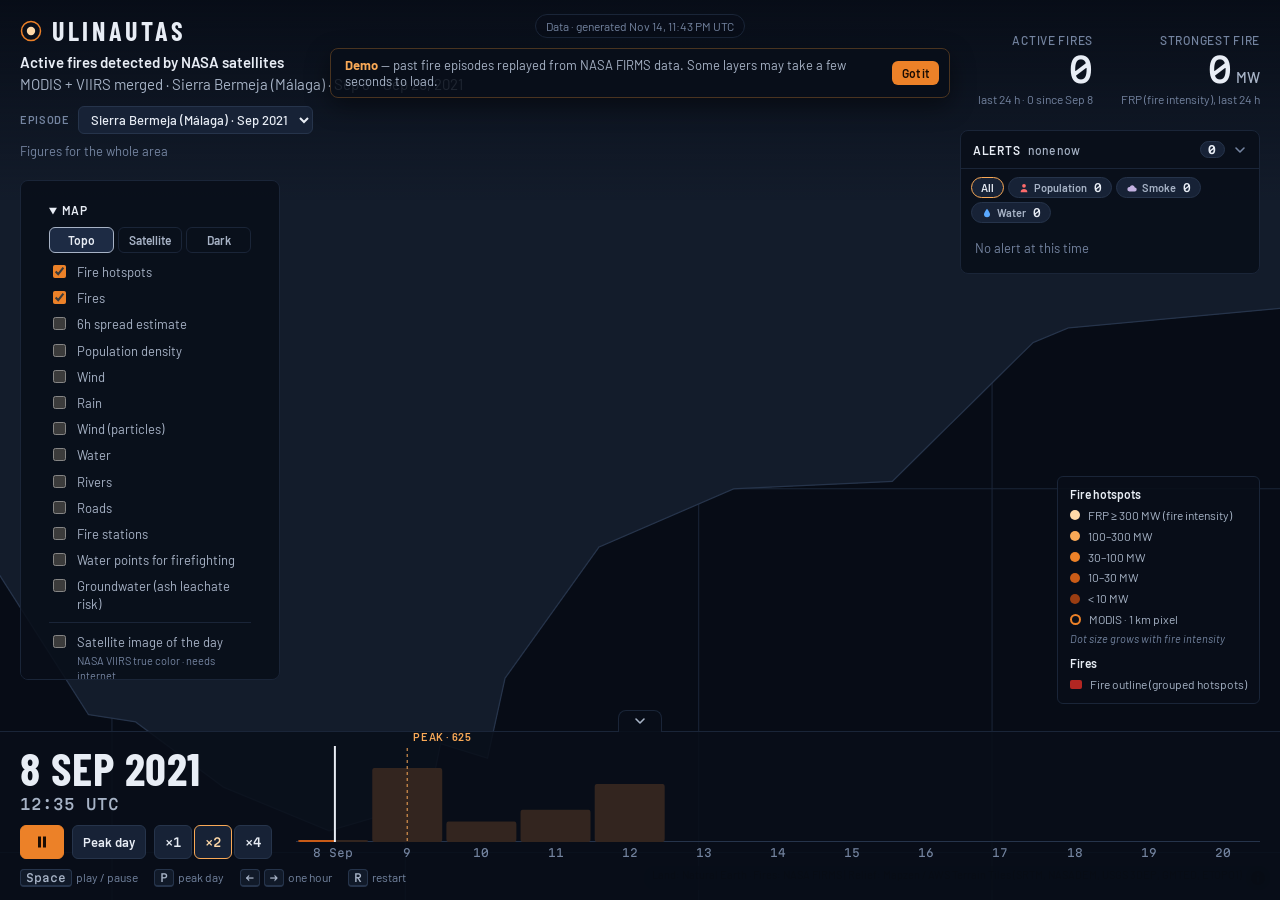
==== web/index.html @ fe3cbb8f "Merge remote-tracking branch 'origin/dev' into feature/alert-window # Conflicts: #	web/app.js" ====
<!doctype html>
<html lang="en">
<head>
  <meta charset="utf-8">
  <meta name="viewport" content="width=device-width, initial-scale=1, viewport-fit=cover">
  <title>Ulinautas — Fire hotspots</title>
  <link rel="preconnect" href="https://fonts.googleapis.com">
  <link rel="preconnect" href="https://fonts.gstatic.com" crossorigin>
  <link rel="stylesheet" href="https://fonts.googleapis.com/css2?family=Barlow:wght@400;500;600&family=Barlow+Condensed:wght@500;600;700&family=Martian+Mono:wght@400;500&display=swap">
  <link rel="stylesheet" href="vendor/maplibre-gl-4.7.1/maplibre-gl.css">
  <link rel="stylesheet" href="style.css">
  <!-- Everything starts downloading at once: MapLibre is deferred (runs before app.js, in order), modules are preloaded -->
  <script src="vendor/maplibre-gl-4.7.1/maplibre-gl.js" defer></script>
  <link rel="modulepreload" href="config.js">
  <link rel="modulepreload" href="state.js">
  <link rel="modulepreload" href="map.js">
  <link rel="modulepreload" href="layers/loader.js">
  <link rel="modulepreload" href="timeline.js">
  <link rel="modulepreload" href="story.js">
  <link rel="modulepreload" href="readouts.js">
  <link rel="modulepreload" href="alerts.js">
  <script type="module" src="app.js"></script>
  <!-- Episode list, fetched while MapLibre downloads (config.js picks the episode from it) -->
  <link rel="preload" href="data/episodes.json" as="fetch" crossorigin>
</head>
<body>
  <!-- Design reference: docs/mockup/index.html (validated) and docs/demo-script.md -->
  <div id="map" role="img" aria-label="Map of the demo area showing satellite fire detections"></div>
  <p id="map-error" class="map-error" hidden></p>

  <header class="head">
    <div class="title">
      <h1 class="wordmark">
        <svg width="22" height="22" viewBox="0 0 22 22" aria-hidden="true"><circle cx="11" cy="11" r="9.5" fill="none" stroke="#ec8128" stroke-width="1.5"/><circle cx="11" cy="11" r="4.2" fill="#ffd9a8"/></svg>
        Ulinautas
      </h1>
      <p class="caption"><strong>Active fires detected by NASA satellites</strong><br><span id="caption-scope">MODIS + VIIRS merged</span></p>
      <div class="episode-row">
        <label class="episode-pick">Episode <select id="episode-select" aria-label="Fire episode"></select></label>
      </div>
      <p class="scope" id="scope"><span id="scope-text">Figures for the whole area</span> <button type="button" id="scope-reset" hidden>Show whole area</button></p>
    </div>
    <dl class="readouts">
      <div class="readout">
        <dt>Active fires</dt>
        <dd id="r-active">–</dd>
        <div class="sub">last 24 h · <span id="r-total">–</span></div>
      </div>
      <div class="readout">
        <dt>Strongest fire</dt>
        <dd id="r-frp">–</dd>
        <div class="sub">FRP (fire intensity), last 24 h</div>
      </div>
    </dl>
  </header>

  <p id="status" class="status">Loading…</p>

  <div class="demo-banner" id="demo-banner" role="status" hidden>
    <span><b>Demo</b> — past fire episodes replayed from NASA FIRMS data. Some layers may take a few seconds to load.</span>
    <button type="button" id="demo-banner-close" aria-label="Close this message">Got it</button>
  </div>

  <aside class="alerts" id="alerts" aria-label="Population alerts" hidden>
    <button type="button" id="alerts-toggle" aria-expanded="true" aria-controls="alerts-body">
      <span class="lbl">Alerts</span><span id="alerts-title"></span><span id="alerts-count">0</span>
      <svg class="chev" width="14" height="14" viewBox="0 0 14 14" aria-hidden="true"><path d="M3 5l4 4 4-4" fill="none" stroke="currentColor" stroke-width="1.6" stroke-linecap="round" stroke-linejoin="round"/></svg>
    </button>
    <div id="alerts-body">
      <div class="alert-filters" id="alerts-filters" hidden></div>
      <ol id="alerts-list"></ol>
      <div class="alerts-detail" id="alerts-detail"></div>
    </div>
  </aside>

  <aside id="panel-layers" class="layers-panel map-panel" aria-label="Map layers">
    <details id="panel-details" open>
      <summary>Map</summary>
      <div class="basemap-switch" id="basemap-switch" role="radiogroup" aria-label="Base map"></div>
      <div id="layer-list"></div>
      <label><input type="checkbox" id="satellite-toggle"> Satellite image of the day <small>NASA VIIRS true color · needs internet</small></label>
      <label><input type="checkbox" id="labels-toggle"> Alerts on the map <small>circles + people within 5 km (the list stays on the right)</small></label>
    </details>
  </aside>

  <aside class="legend" id="legend" aria-label="Legend" hidden></aside>
  <p class="sat-badge" id="sat-badge" hidden></p>

  <!-- Mobile only: one bottom sheet at a time -->
  <nav class="mobile-bar" id="mobile-bar" aria-label="Map panels">
    <button type="button" data-sheet="layers" aria-pressed="false">Layers</button>
    <button type="button" data-sheet="alerts" aria-pressed="false">Alerts <span id="mb-alerts">0</span></button>
    <button type="button" data-sheet="legend" aria-pressed="false">Legend</button>
  </nav>

  <section id="timeline" class="timeline" aria-label="Playback">
    <button type="button" class="tl-fold" id="tl-fold" aria-expanded="true" aria-controls="strip" title="Hide the chart" aria-label="Hide the chart">
      <svg width="14" height="14" viewBox="0 0 14 14" aria-hidden="true"><path d="M3 5l4 4 4-4" fill="none" stroke="currentColor" stroke-width="1.6" stroke-linecap="round" stroke-linejoin="round"/></svg>
    </button>
    <div class="clock">
      <div>
        <div class="date" id="c-date">–</div>
        <div class="time" id="c-time">–</div>
      </div>
      <div class="controls">
        <button type="button" class="btn play" id="b-play" aria-label="Play">
          <svg width="16" height="16" viewBox="0 0 16 16" aria-hidden="true" id="i-play"><path d="M4 2.5v11l9-5.5z" fill="currentColor"/></svg>
        </button>
        <button type="button" class="btn" id="b-peak" title="Jump to the day with the most fires (P)">Peak day</button>
        <div class="speed" role="group" aria-label="Playback speed">
          <button type="button" class="btn" data-speed="3" aria-pressed="false">×1</button>
          <button type="button" class="btn" data-speed="8" aria-pressed="true">×2</button>
          <button type="button" class="btn" data-speed="20" aria-pressed="false">×4</button>
        </div>
      </div>
    </div>
    <div class="strip" id="strip">
      <svg id="chart" viewBox="0 0 1400 96" preserveAspectRatio="none" role="img" aria-label="Fires per day"></svg>
      <div class="days" id="days"></div>
      <div class="tip" id="tip" hidden></div>
    </div>
    <div class="keys" aria-hidden="true">
      <span><kbd>Space</kbd>play / pause</span><span><kbd>P</kbd>peak day</span>
      <span><kbd>←</kbd><kbd>→</kbd>one hour</span><span><kbd>R</kbd>restart</span>
    </div>
  </section>

</body>
</html>
---- web/vendor/maplibre-gl-4.7.1/maplibre-gl.css ----
.maplibregl-map{font:12px/20px Helvetica Neue,Arial,Helvetica,sans-serif;overflow:hidden;position:relative;-webkit-tap-highlight-color:rgb(0 0 0/0)}.maplibregl-canvas{left:0;position:absolute;top:0}.maplibregl-map:fullscreen{height:100%;width:100%}.maplibregl-ctrl-group button.maplibregl-ctrl-compass{touch-action:none}.maplibregl-canvas-container.maplibregl-interactive,.maplibregl-ctrl-group button.maplibregl-ctrl-compass{cursor:grab;-webkit-user-select:none;-moz-user-select:none;user-select:none}.maplibregl-canvas-container.maplibregl-interactive.maplibregl-track-pointer{cursor:pointer}.maplibregl-canvas-container.maplibregl-interactive:active,.maplibregl-ctrl-group button.maplibregl-ctrl-compass:active{cursor:grabbing}.maplibregl-canvas-container.maplibregl-touch-zoom-rotate,.maplibregl-canvas-container.maplibregl-touch-zoom-rotate .maplibregl-canvas{touch-action:pan-x pan-y}.maplibregl-canvas-container.maplibregl-touch-drag-pan,.maplibregl-canvas-container.maplibregl-touch-drag-pan .maplibregl-canvas{touch-action:pinch-zoom}.maplibregl-canvas-container.maplibregl-touch-zoom-rotate.maplibregl-touch-drag-pan,.maplibregl-canvas-container.maplibregl-touch-zoom-rotate.maplibregl-touch-drag-pan .maplibregl-canvas{touch-action:none}.maplibregl-canvas-container.maplibregl-touch-drag-pan.maplibregl-cooperative-gestures,.maplibregl-canvas-container.maplibregl-touch-drag-pan.maplibregl-cooperative-gestures .maplibregl-canvas{touch-action:pan-x pan-y}.maplibregl-ctrl-bottom-left,.maplibregl-ctrl-bottom-right,.maplibregl-ctrl-top-left,.maplibregl-ctrl-top-right{pointer-events:none;position:absolute;z-index:2}.maplibregl-ctrl-top-left{left:0;top:0}.maplibregl-ctrl-top-right{right:0;top:0}.maplibregl-ctrl-bottom-left{bottom:0;left:0}.maplibregl-ctrl-bottom-right{bottom:0;right:0}.maplibregl-ctrl{clear:both;pointer-events:auto;transform:translate(0)}.maplibregl-ctrl-top-left .maplibregl-ctrl{float:left;margin:10px 0 0 10px}.maplibregl-ctrl-top-right .maplibregl-ctrl{float:right;margin:10px 10px 0 0}.maplibregl-ctrl-bottom-left .maplibregl-ctrl{float:left;margin:0 0 10px 10px}.maplibregl-ctrl-bottom-right .maplibregl-ctrl{float:right;margin:0 10px 10px 0}.maplibregl-ctrl-group{background:#fff;border-radius:4px}.maplibregl-ctrl-group:not(:empty){box-shadow:0 0 0 2px rgba(0,0,0,.1)}@media (forced-colors:active){.maplibregl-ctrl-group:not(:empty){box-shadow:0 0 0 2px ButtonText}}.maplibregl-ctrl-group button{background-color:transparent;border:0;box-sizing:border-box;cursor:pointer;display:block;height:29px;outline:none;padding:0;width:29px}.maplibregl-ctrl-group button+button{border-top:1px solid #ddd}.maplibregl-ctrl button .maplibregl-ctrl-icon{background-position:50%;background-repeat:no-repeat;display:block;height:100%;width:100%}@media (forced-colors:active){.maplibregl-ctrl-icon{background-color:transparent}.maplibregl-ctrl-group button+button{border-top:1px solid ButtonText}}.maplibregl-ctrl button::-moz-focus-inner{border:0;padding:0}.maplibregl-ctrl-attrib-button:focus,.maplibregl-ctrl-group button:focus{box-shadow:0 0 2px 2px #0096ff}.maplibregl-ctrl button:disabled{cursor:not-allowed}.maplibregl-ctrl button:disabled .maplibregl-ctrl-icon{opacity:.25}.maplibregl-ctrl button:not(:disabled):hover{background-color:rgb(0 0 0/5%)}.maplibregl-ctrl-group button:focus:focus-visible{box-shadow:0 0 2px 2px #0096ff}.maplibregl-ctrl-group button:focus:not(:focus-visible){box-shadow:none}.maplibregl-ctrl-group button:focus:first-child{border-radius:4px 4px 0 0}.maplibregl-ctrl-group button:focus:last-child{border-radius:0 0 4px 4px}.maplibregl-ctrl-group button:focus:only-child{border-radius:inherit}.maplibregl-ctrl button.maplibregl-ctrl-zoom-out .maplibregl-ctrl-icon{background-image:url("data:image/svg+xml;charset=utf-8,%3Csvg xmlns='http://www.w3.org/2000/svg' width='29' height='29' fill='%23333' viewBox='0 0 29 29'%3E%3Cpath d='M10 13c-.75 0-1.5.75-1.5 1.5S9.25 16 10 16h9c.75 0 1.5-.75 1.5-1.5S19.75 13 19 13z'/%3E%3C/svg%3E")}.maplibregl-ctrl button.maplibregl-ctrl-zoom-in .maplibregl-ctrl-icon{background-image:url("data:image/svg+xml;charset=utf-8,%3Csvg xmlns='http://www.w3.org/2000/svg' width='29' height='29' fill='%23333' viewBox='0 0 29 29'%3E%3Cpath d='M14.5 8.5c-.75 0-1.5.75-1.5 1.5v3h-3c-.75 0-1.5.75-1.5 1.5S9.25 16 10 16h3v3c0 .75.75 1.5 1.5 1.5S16 19.75 16 19v-3h3c.75 0 1.5-.75 1.5-1.5S19.75 13 19 13h-3v-3c0-.75-.75-1.5-1.5-1.5'/%3E%3C/svg%3E")}@media (forced-colors:active){.maplibregl-ctrl button.maplibregl-ctrl-zoom-out .maplibregl-ctrl-icon{background-image:url("data:image/svg+xml;charset=utf-8,%3Csvg xmlns='http://www.w3.org/2000/svg' width='29' height='29' fill='%23fff' viewBox='0 0 29 29'%3E%3Cpath d='M10 13c-.75 0-1.5.75-1.5 1.5S9.25 16 10 16h9c.75 0 1.5-.75 1.5-1.5S19.75 13 19 13z'/%3E%3C/svg%3E")}.maplibregl-ctrl button.maplibregl-ctrl-zoom-in .maplibregl-ctrl-icon{background-image:url("data:image/svg+xml;charset=utf-8,%3Csvg xmlns='http://www.w3.org/2000/svg' width='29' height='29' fill='%23fff' viewBox='0 0 29 29'%3E%3Cpath d='M14.5 8.5c-.75 0-1.5.75-1.5 1.5v3h-3c-.75 0-1.5.75-1.5 1.5S9.25 16 10 16h3v3c0 .75.75 1.5 1.5 1.5S16 19.75 16 19v-3h3c.75 0 1.5-.75 1.5-1.5S19.75 13 19 13h-3v-3c0-.75-.75-1.5-1.5-1.5'/%3E%3C/svg%3E")}}@media (forced-colors:active) and (prefers-color-scheme:light){.maplibregl-ctrl button.maplibregl-ctrl-zoom-out .maplibregl-ctrl-icon{background-image:url("data:image/svg+xml;charset=utf-8,%3Csvg xmlns='http://www.w3.org/2000/svg' width='29' height='29' viewBox='0 0 29 29'%3E%3Cpath d='M10 13c-.75 0-1.5.75-1.5 1.5S9.25 16 10 16h9c.75 0 1.5-.75 1.5-1.5S19.75 13 19 13z'/%3E%3C/svg%3E")}.maplibregl-ctrl button.maplibregl-ctrl-zoom-in .maplibregl-ctrl-icon{background-image:url("data:image/svg+xml;charset=utf-8,%3Csvg xmlns='http://www.w3.org/2000/svg' width='29' height='29' viewBox='0 0 29 29'%3E%3Cpath d='M14.5 8.5c-.75 0-1.5.75-1.5 1.5v3h-3c-.75 0-1.5.75-1.5 1.5S9.25 16 10 16h3v3c0 .75.75 1.5 1.5 1.5S16 19.75 16 19v-3h3c.75 0 1.5-.75 1.5-1.5S19.75 13 19 13h-3v-3c0-.75-.75-1.5-1.5-1.5'/%3E%3C/svg%3E")}}.maplibregl-ctrl button.maplibregl-ctrl-fullscreen .maplibregl-ctrl-icon{background-image:url("data:image/svg+xml;charset=utf-8,%3Csvg xmlns='http://www.w3.org/2000/svg' width='29' height='29' fill='%23333' viewBox='0 0 29 29'%3E%3Cpath d='M24 16v5.5c0 1.75-.75 2.5-2.5 2.5H16v-1l3-1.5-4-5.5 1-1 5.5 4 1.5-3zM6 16l1.5 3 5.5-4 1 1-4 5.5 3 1.5v1H7.5C5.75 24 5 23.25 5 21.5V16zm7-11v1l-3 1.5 4 5.5-1 1-5.5-4L6 13H5V7.5C5 5.75 5.75 5 7.5 5zm11 2.5c0-1.75-.75-2.5-2.5-2.5H16v1l3 1.5-4 5.5 1 1 5.5-4 1.5 3h1z'/%3E%3C/svg%3E")}.maplibregl-ctrl button.maplibregl-ctrl-shrink .maplibregl-ctrl-icon{background-image:url("data:image/svg+xml;charset=utf-8,%3Csvg xmlns='http://www.w3.org/2000/svg' width='29' height='29' viewBox='0 0 29 29'%3E%3Cpath d='M18.5 16c-1.75 0-2.5.75-2.5 2.5V24h1l1.5-3 5.5 4 1-1-4-5.5 3-1.5v-1zM13 18.5c0-1.75-.75-2.5-2.5-2.5H5v1l3 1.5L4 24l1 1 5.5-4 1.5 3h1zm3-8c0 1.75.75 2.5 2.5 2.5H24v-1l-3-1.5L25 5l-1-1-5.5 4L17 5h-1zM10.5 13c1.75 0 2.5-.75 2.5-2.5V5h-1l-1.5 3L5 4 4 5l4 5.5L5 12v1z'/%3E%3C/svg%3E")}@media (forced-colors:active){.maplibregl-ctrl button.maplibregl-ctrl-fullscreen .maplibregl-ctrl-icon{background-image:url("data:image/svg+xml;charset=utf-8,%3Csvg xmlns='http://www.w3.org/2000/svg' width='29' height='29' fill='%23fff' viewBox='0 0 29 29'%3E%3Cpath d='M24 16v5.5c0 1.75-.75 2.5-2.5 2.5H16v-1l3-1.5-4-5.5 1-1 5.5 4 1.5-3zM6 16l1.5 3 5.5-4 1 1-4 5.5 3 1.5v1H7.5C5.75 24 5 23.25 5 21.5V16zm7-11v1l-3 1.5 4 5.5-1 1-5.5-4L6 13H5V7.5C5 5.75 5.75 5 7.5 5zm11 2.5c0-1.75-.75-2.5-2.5-2.5H16v1l3 1.5-4 5.5 1 1 5.5-4 1.5 3h1z'/%3E%3C/svg%3E")}.maplibregl-ctrl button.maplibregl-ctrl-shrink .maplibregl-ctrl-icon{background-image:url("data:image/svg+xml;charset=utf-8,%3Csvg xmlns='http://www.w3.org/2000/svg' width='29' height='29' fill='%23fff' viewBox='0 0 29 29'%3E%3Cpath d='M18.5 16c-1.75 0-2.5.75-2.5 2.5V24h1l1.5-3 5.5 4 1-1-4-5.5 3-1.5v-1zM13 18.5c0-1.75-.75-2.5-2.5-2.5H5v1l3 1.5L4 24l1 1 5.5-4 1.5 3h1zm3-8c0 1.75.75 2.5 2.5 2.5H24v-1l-3-1.5L25 5l-1-1-5.5 4L17 5h-1zM10.5 13c1.75 0 2.5-.75 2.5-2.5V5h-1l-1.5 3L5 4 4 5l4 5.5L5 12v1z'/%3E%3C/svg%3E")}}@media (forced-colors:active) and (prefers-color-scheme:light){.maplibregl-ctrl button.maplibregl-ctrl-fullscreen .maplibregl-ctrl-icon{background-image:url("data:image/svg+xml;charset=utf-8,%3Csvg xmlns='http://www.w3.org/2000/svg' width='29' height='29' viewBox='0 0 29 29'%3E%3Cpath d='M24 16v5.5c0 1.75-.75 2.5-2.5 2.5H16v-1l3-1.5-4-5.5 1-1 5.5 4 1.5-3zM6 16l1.5 3 5.5-4 1 1-4 5.5 3 1.5v1H7.5C5.75 24 5 23.25 5 21.5V16zm7-11v1l-3 1.5 4 5.5-1 1-5.5-4L6 13H5V7.5C5 5.75 5.75 5 7.5 5zm11 2.5c0-1.75-.75-2.5-2.5-2.5H16v1l3 1.5-4 5.5 1 1 5.5-4 1.5 3h1z'/%3E%3C/svg%3E")}.maplibregl-ctrl button.maplibregl-ctrl-shrink .maplibregl-ctrl-icon{background-image:url("data:image/svg+xml;charset=utf-8,%3Csvg xmlns='http://www.w3.org/2000/svg' width='29' height='29' viewBox='0 0 29 29'%3E%3Cpath d='M18.5 16c-1.75 0-2.5.75-2.5 2.5V24h1l1.5-3 5.5 4 1-1-4-5.5 3-1.5v-1zM13 18.5c0-1.75-.75-2.5-2.5-2.5H5v1l3 1.5L4 24l1 1 5.5-4 1.5 3h1zm3-8c0 1.75.75 2.5 2.5 2.5H24v-1l-3-1.5L25 5l-1-1-5.5 4L17 5h-1zM10.5 13c1.75 0 2.5-.75 2.5-2.5V5h-1l-1.5 3L5 4 4 5l4 5.5L5 12v1z'/%3E%3C/svg%3E")}}.maplibregl-ctrl button.maplibregl-ctrl-compass .maplibregl-ctrl-icon{background-image:url("data:image/svg+xml;charset=utf-8,%3Csvg xmlns='http://www.w3.org/2000/svg' width='29' height='29' fill='%23333' viewBox='0 0 29 29'%3E%3Cpath d='m10.5 14 4-8 4 8z'/%3E%3Cpath fill='%23ccc' d='m10.5 16 4 8 4-8z'/%3E%3C/svg%3E")}@media (forced-colors:active){.maplibregl-ctrl button.maplibregl-ctrl-compass .maplibregl-ctrl-icon{background-image:url("data:image/svg+xml;charset=utf-8,%3Csvg xmlns='http://www.w3.org/2000/svg' width='29' height='29' fill='%23fff' viewBox='0 0 29 29'%3E%3Cpath d='m10.5 14 4-8 4 8z'/%3E%3Cpath fill='%23ccc' d='m10.5 16 4 8 4-8z'/%3E%3C/svg%3E")}}@media (forced-colors:active) and (prefers-color-scheme:light){.maplibregl-ctrl button.maplibregl-ctrl-compass .maplibregl-ctrl-icon{background-image:url("data:image/svg+xml;charset=utf-8,%3Csvg xmlns='http://www.w3.org/2000/svg' width='29' height='29' viewBox='0 0 29 29'%3E%3Cpath d='m10.5 14 4-8 4 8z'/%3E%3Cpath fill='%23ccc' d='m10.5 16 4 8 4-8z'/%3E%3C/svg%3E")}}.maplibregl-ctrl button.maplibregl-ctrl-terrain .maplibregl-ctrl-icon{background-image:url("data:image/svg+xml;charset=utf-8,%3Csvg xmlns='http://www.w3.org/2000/svg' width='22' height='22' fill='%23333' viewBox='0 0 22 22'%3E%3Cpath d='m1.754 13.406 4.453-4.851 3.09 3.09 3.281 3.277.969-.969-3.309-3.312 3.844-4.121 6.148 6.886h1.082v-.855l-7.207-8.07-4.84 5.187L6.169 6.57l-5.48 5.965v.871ZM.688 16.844h20.625v1.375H.688Zm0 0'/%3E%3C/svg%3E")}.maplibregl-ctrl button.maplibregl-ctrl-terrain-enabled .maplibregl-ctrl-icon{background-image:url("data:image/svg+xml;charset=utf-8,%3Csvg xmlns='http://www.w3.org/2000/svg' width='22' height='22' fill='%2333b5e5' viewBox='0 0 22 22'%3E%3Cpath d='m1.754 13.406 4.453-4.851 3.09 3.09 3.281 3.277.969-.969-3.309-3.312 3.844-4.121 6.148 6.886h1.082v-.855l-7.207-8.07-4.84 5.187L6.169 6.57l-5.48 5.965v.871ZM.688 16.844h20.625v1.375H.688Zm0 0'/%3E%3C/svg%3E")}.maplibregl-ctrl button.maplibregl-ctrl-geolocate .maplibregl-ctrl-icon{background-image:url("data:image/svg+xml;charset=utf-8,%3Csvg xmlns='http://www.w3.org/2000/svg' width='29' height='29' fill='%23333' viewBox='0 0 20 20'%3E%3Cpath d='M10 4C9 4 9 5 9 5v.1A5 5 0 0 0 5.1 9H5s-1 0-1 1 1 1 1 1h.1A5 5 0 0 0 9 14.9v.1s0 1 1 1 1-1 1-1v-.1a5 5 0 0 0 3.9-3.9h.1s1 0 1-1-1-1-1-1h-.1A5 5 0 0 0 11 5.1V5s0-1-1-1m0 2.5a3.5 3.5 0 1 1 0 7 3.5 3.5 0 1 1 0-7'/%3E%3Ccircle cx='10' cy='10' r='2'/%3E%3C/svg%3E")}.maplibregl-ctrl button.maplibregl-ctrl-geolocate:disabled .maplibregl-ctrl-icon{background-image:url("data:image/svg+xml;charset=utf-8,%3Csvg xmlns='http://www.w3.org/2000/svg' width='29' height='29' fill='%23aaa' viewBox='0 0 20 20'%3E%3Cpath d='M10 4C9 4 9 5 9 5v.1A5 5 0 0 0 5.1 9H5s-1 0-1 1 1 1 1 1h.1A5 5 0 0 0 9 14.9v.1s0 1 1 1 1-1 1-1v-.1a5 5 0 0 0 3.9-3.9h.1s1 0 1-1-1-1-1-1h-.1A5 5 0 0 0 11 5.1V5s0-1-1-1m0 2.5a3.5 3.5 0 1 1 0 7 3.5 3.5 0 1 1 0-7'/%3E%3Ccircle cx='10' cy='10' r='2'/%3E%3Cpath fill='red' d='m14 5 1 1-9 9-1-1z'/%3E%3C/svg%3E")}.maplibregl-ctrl button.maplibregl-ctrl-geolocate.maplibregl-ctrl-geolocate-active .maplibregl-ctrl-icon{background-image:url("data:image/svg+xml;charset=utf-8,%3Csvg xmlns='http://www.w3.org/2000/svg' width='29' height='29' fill='%2333b5e5' viewBox='0 0 20 20'%3E%3Cpath d='M10 4C9 4 9 5 9 5v.1A5 5 0 0 0 5.1 9H5s-1 0-1 1 1 1 1 1h.1A5 5 0 0 0 9 14.9v.1s0 1 1 1 1-1 1-1v-.1a5 5 0 0 0 3.9-3.9h.1s1 0 1-1-1-1-1-1h-.1A5 5 0 0 0 11 5.1V5s0-1-1-1m0 2.5a3.5 3.5 0 1 1 0 7 3.5 3.5 0 1 1 0-7'/%3E%3Ccircle cx='10' cy='10' r='2'/%3E%3C/svg%3E")}.maplibregl-ctrl button.maplibregl-ctrl-geolocate.maplibregl-ctrl-geolocate-active-error .maplibregl-ctrl-icon{background-image:url("data:image/svg+xml;charset=utf-8,%3Csvg xmlns='http://www.w3.org/2000/svg' width='29' height='29' fill='%23e58978' viewBox='0 0 20 20'%3E%3Cpath d='M10 4C9 4 9 5 9 5v.1A5 5 0 0 0 5.1 9H5s-1 0-1 1 1 1 1 1h.1A5 5 0 0 0 9 14.9v.1s0 1 1 1 1-1 1-1v-.1a5 5 0 0 0 3.9-3.9h.1s1 0 1-1-1-1-1-1h-.1A5 5 0 0 0 11 5.1V5s0-1-1-1m0 2.5a3.5 3.5 0 1 1 0 7 3.5 3.5 0 1 1 0-7'/%3E%3Ccircle cx='10' cy='10' r='2'/%3E%3C/svg%3E")}.maplibregl-ctrl button.maplibregl-ctrl-geolocate.maplibregl-ctrl-geolocate-background .maplibregl-ctrl-icon{background-image:url("data:image/svg+xml;charset=utf-8,%3Csvg xmlns='http://www.w3.org/2000/svg' width='29' height='29' fill='%2333b5e5' viewBox='0 0 20 20'%3E%3Cpath d='M10 4C9 4 9 5 9 5v.1A5 5 0 0 0 5.1 9H5s-1 0-1 1 1 1 1 1h.1A5 5 0 0 0 9 14.9v.1s0 1 1 1 1-1 1-1v-.1a5 5 0 0 0 3.9-3.9h.1s1 0 1-1-1-1-1-1h-.1A5 5 0 0 0 11 5.1V5s0-1-1-1m0 2.5a3.5 3.5 0 1 1 0 7 3.5 3.5 0 1 1 0-7'/%3E%3C/svg%3E")}.maplibregl-ctrl button.maplibregl-ctrl-geolocate.maplibregl-ctrl-geolocate-background-error .maplibregl-ctrl-icon{background-image:url("data:image/svg+xml;charset=utf-8,%3Csvg xmlns='http://www.w3.org/2000/svg' width='29' height='29' fill='%23e54e33' viewBox='0 0 20 20'%3E%3Cpath d='M10 4C9 4 9 5 9 5v.1A5 5 0 0 0 5.1 9H5s-1 0-1 1 1 1 1 1h.1A5 5 0 0 0 9 14.9v.1s0 1 1 1 1-1 1-1v-.1a5 5 0 0 0 3.9-3.9h.1s1 0 1-1-1-1-1-1h-.1A5 5 0 0 0 11 5.1V5s0-1-1-1m0 2.5a3.5 3.5 0 1 1 0 7 3.5 3.5 0 1 1 0-7'/%3E%3C/svg%3E")}.maplibregl-ctrl button.maplibregl-ctrl-geolocate.maplibregl-ctrl-geolocate-waiting .maplibregl-ctrl-icon{animation:maplibregl-spin 2s linear infinite}@media (forced-colors:active){.maplibregl-ctrl button.maplibregl-ctrl-geolocate .maplibregl-ctrl-icon{background-image:url("data:image/svg+xml;charset=utf-8,%3Csvg xmlns='http://www.w3.org/2000/svg' width='29' height='29' fill='%23fff' viewBox='0 0 20 20'%3E%3Cpath d='M10 4C9 4 9 5 9 5v.1A5 5 0 0 0 5.1 9H5s-1 0-1 1 1 1 1 1h.1A5 5 0 0 0 9 14.9v.1s0 1 1 1 1-1 1-1v-.1a5 5 0 0 0 3.9-3.9h.1s1 0 1-1-1-1-1-1h-.1A5 5 0 0 0 11 5.1V5s0-1-1-1m0 2.5a3.5 3.5 0 1 1 0 7 3.5 3.5 0 1 1 0-7'/%3E%3Ccircle cx='10' cy='10' r='2'/%3E%3C/svg%3E")}.maplibregl-ctrl button.maplibregl-ctrl-geolocate:disabled .maplibregl-ctrl-icon{background-image:url("data:image/svg+xml;charset=utf-8,%3Csvg xmlns='http://www.w3.org/2000/svg' width='29' height='29' fill='%23999' viewBox='0 0 20 20'%3E%3Cpath d='M10 4C9 4 9 5 9 5v.1A5 5 0 0 0 5.1 9H5s-1 0-1 1 1 1 1 1h.1A5 5 0 0 0 9 14.9v.1s0 1 1 1 1-1 1-1v-.1a5 5 0 0 0 3.9-3.9h.1s1 0 1-1-1-1-1-1h-.1A5 5 0 0 0 11 5.1V5s0-1-1-1m0 2.5a3.5 3.5 0 1 1 0 7 3.5 3.5 0 1 1 0-7'/%3E%3Ccircle cx='10' cy='10' r='2'/%3E%3Cpath fill='red' d='m14 5 1 1-9 9-1-1z'/%3E%3C/svg%3E")}.maplibregl-ctrl button.maplibregl-ctrl-geolocate.maplibregl-ctrl-geolocate-active .maplibregl-ctrl-icon{background-image:url("data:image/svg+xml;charset=utf-8,%3Csvg xmlns='http://www.w3.org/2000/svg' width='29' height='29' fill='%2333b5e5' viewBox='0 0 20 20'%3E%3Cpath d='M10 4C9 4 9 5 9 5v.1A5 5 0 0 0 5.1 9H5s-1 0-1 1 1 1 1 1h.1A5 5 0 0 0 9 14.9v.1s0 1 1 1 1-1 1-1v-.1a5 5 0 0 0 3.9-3.9h.1s1 0 1-1-1-1-1-1h-.1A5 5 0 0 0 11 5.1V5s0-1-1-1m0 2.5a3.5 3.5 0 1 1 0 7 3.5 3.5 0 1 1 0-7'/%3E%3Ccircle cx='10' cy='10' r='2'/%3E%3C/svg%3E")}.maplibregl-ctrl button.maplibregl-ctrl-geolocate.maplibregl-ctrl-geolocate-active-error .maplibregl-ctrl-icon{background-image:url("data:image/svg+xml;charset=utf-8,%3Csvg xmlns='http://www.w3.org/2000/svg' width='29' height='29' fill='%23e58978' viewBox='0 0 20 20'%3E%3Cpath d='M10 4C9 4 9 5 9 5v.1A5 5 0 0 0 5.1 9H5s-1 0-1 1 1 1 1 1h.1A5 5 0 0 0 9 14.9v.1s0 1 1 1 1-1 1-1v-.1a5 5 0 0 0 3.9-3.9h.1s1 0 1-1-1-1-1-1h-.1A5 5 0 0 0 11 5.1V5s0-1-1-1m0 2.5a3.5 3.5 0 1 1 0 7 3.5 3.5 0 1 1 0-7'/%3E%3Ccircle cx='10' cy='10' r='2'/%3E%3C/svg%3E")}.maplibregl-ctrl button.maplibregl-ctrl-geolocate.maplibregl-ctrl-geolocate-background .maplibregl-ctrl-icon{background-image:url("data:image/svg+xml;charset=utf-8,%3Csvg xmlns='http://www.w3.org/2000/svg' width='29' height='29' fill='%2333b5e5' viewBox='0 0 20 20'%3E%3Cpath d='M10 4C9 4 9 5 9 5v.1A5 5 0 0 0 5.1 9H5s-1 0-1 1 1 1 1 1h.1A5 5 0 0 0 9 14.9v.1s0 1 1 1 1-1 1-1v-.1a5 5 0 0 0 3.9-3.9h.1s1 0 1-1-1-1-1-1h-.1A5 5 0 0 0 11 5.1V5s0-1-1-1m0 2.5a3.5 3.5 0 1 1 0 7 3.5 3.5 0 1 1 0-7'/%3E%3C/svg%3E")}.maplibregl-ctrl button.maplibregl-ctrl-geolocate.maplibregl-ctrl-geolocate-background-error .maplibregl-ctrl-icon{background-image:url("data:image/svg+xml;charset=utf-8,%3Csvg xmlns='http://www.w3.org/2000/svg' width='29' height='29' fill='%23e54e33' viewBox='0 0 20 20'%3E%3Cpath d='M10 4C9 4 9 5 9 5v.1A5 5 0 0 0 5.1 9H5s-1 0-1 1 1 1 1 1h.1A5 5 0 0 0 9 14.9v.1s0 1 1 1 1-1 1-1v-.1a5 5 0 0 0 3.9-3.9h.1s1 0 1-1-1-1-1-1h-.1A5 5 0 0 0 11 5.1V5s0-1-1-1m0 2.5a3.5 3.5 0 1 1 0 7 3.5 3.5 0 1 1 0-7'/%3E%3C/svg%3E")}}@media (forced-colors:active) and (prefers-color-scheme:light){.maplibregl-ctrl button.maplibregl-ctrl-geolocate .maplibregl-ctrl-icon{background-image:url("data:image/svg+xml;charset=utf-8,%3Csvg xmlns='http://www.w3.org/2000/svg' width='29' height='29' viewBox='0 0 20 20'%3E%3Cpath d='M10 4C9 4 9 5 9 5v.1A5 5 0 0 0 5.1 9H5s-1 0-1 1 1 1 1 1h.1A5 5 0 0 0 9 14.9v.1s0 1 1 1 1-1 1-1v-.1a5 5 0 0 0 3.9-3.9h.1s1 0 1-1-1-1-1-1h-.1A5 5 0 0 0 11 5.1V5s0-1-1-1m0 2.5a3.5 3.5 0 1 1 0 7 3.5 3.5 0 1 1 0-7'/%3E%3Ccircle cx='10' cy='10' r='2'/%3E%3C/svg%3E")}.maplibregl-ctrl button.maplibregl-ctrl-geolocate:disabled .maplibregl-ctrl-icon{background-image:url("data:image/svg+xml;charset=utf-8,%3Csvg xmlns='http://www.w3.org/2000/svg' width='29' height='29' fill='%23666' viewBox='0 0 20 20'%3E%3Cpath d='M10 4C9 4 9 5 9 5v.1A5 5 0 0 0 5.1 9H5s-1 0-1 1 1 1 1 1h.1A5 5 0 0 0 9 14.9v.1s0 1 1 1 1-1 1-1v-.1a5 5 0 0 0 3.9-3.9h.1s1 0 1-1-1-1-1-1h-.1A5 5 0 0 0 11 5.1V5s0-1-1-1m0 2.5a3.5 3.5 0 1 1 0 7 3.5 3.5 0 1 1 0-7'/%3E%3Ccircle cx='10' cy='10' r='2'/%3E%3Cpath fill='red' d='m14 5 1 1-9 9-1-1z'/%3E%3C/svg%3E")}}@keyframes maplibregl-spin{0%{transform:rotate(0deg)}to{transform:rotate(1turn)}}a.maplibregl-ctrl-logo{background-image:url("data:image/svg+xml;charset=utf-8,%3Csvg xmlns='http://www.w3.org/2000/svg' width='88' height='23' fill='none'%3E%3Cpath fill='%23000' fill-opacity='.4' fill-rule='evenodd' d='M17.408 16.796h-1.827l2.501-12.095h.198l3.324 6.533.988 2.19.988-2.19 3.258-6.533h.181l2.6 12.095h-1.81l-1.218-5.644-.362-1.71-.658 1.71-2.929 5.644h-.098l-2.914-5.644-.757-1.71-.345 1.71zm1.958-3.42-.726 3.663a1.255 1.255 0 0 1-1.232 1.011h-1.827a1.255 1.255 0 0 1-1.229-1.509l2.501-12.095a1.255 1.255 0 0 1 1.23-1.001h.197a1.25 1.25 0 0 1 1.12.685l3.19 6.273 3.125-6.263a1.25 1.25 0 0 1 1.123-.695h.181a1.255 1.255 0 0 1 1.227.991l1.443 6.71a5 5 0 0 1 .314-.787l.009-.016a4.6 4.6 0 0 1 1.777-1.887c.782-.46 1.668-.667 2.611-.667a4.6 4.6 0 0 1 1.7.32l.306.134c.21-.16.474-.256.759-.256h1.694a1.255 1.255 0 0 1 1.212.925 1.255 1.255 0 0 1 1.212-.925h1.711c.284 0 .545.094.755.252.613-.3 1.312-.45 2.075-.45 1.356 0 2.557.445 3.482 1.4q.47.48.763 1.064V4.701a1.255 1.255 0 0 1 1.255-1.255h1.86A1.255 1.255 0 0 1 54.44 4.7v9.194h2.217c.19 0 .37.043.532.118v-4.77c0-.356.147-.678.385-.906a2.42 2.42 0 0 1-.682-1.71c0-.665.267-1.253.735-1.7a2.45 2.45 0 0 1 1.722-.674 2.43 2.43 0 0 1 1.705.675q.318.302.504.683V4.7a1.255 1.255 0 0 1 1.255-1.255h1.744A1.255 1.255 0 0 1 65.812 4.7v3.335a4.8 4.8 0 0 1 1.526-.246c.938 0 1.817.214 2.59.69a4.47 4.47 0 0 1 1.67 1.743v-.98a1.255 1.255 0 0 1 1.256-1.256h1.777c.233 0 .451.064.639.174a3.4 3.4 0 0 1 1.567-.372c.346 0 .861.02 1.285.232a1.25 1.25 0 0 1 .689 1.004 4.7 4.7 0 0 1 .853-.588c.795-.44 1.675-.647 2.61-.647 1.385 0 2.65.39 3.525 1.396.836.938 1.168 2.173 1.168 3.528q-.001.515-.056 1.051a1.255 1.255 0 0 1-.947 1.09l.408.952a1.255 1.255 0 0 1-.477 1.552c-.418.268-.92.463-1.458.612-.613.171-1.304.244-2.049.244-1.06 0-2.043-.207-2.886-.698l-.015-.008c-.798-.48-1.419-1.135-1.818-1.963l-.004-.008a5.8 5.8 0 0 1-.548-2.512q0-.429.053-.843a1.3 1.3 0 0 1-.333-.086l-.166-.004c-.223 0-.426.062-.643.228-.03.024-.142.139-.142.59v3.883a1.255 1.255 0 0 1-1.256 1.256h-1.777a1.255 1.255 0 0 1-1.256-1.256V15.69l-.032.057a4.8 4.8 0 0 1-1.86 1.833 5.04 5.04 0 0 1-2.484.634 4.5 4.5 0 0 1-1.935-.424 1.25 1.25 0 0 1-.764.258h-1.71a1.255 1.255 0 0 1-1.256-1.255V7.687a2.4 2.4 0 0 1-.428.625c.253.23.412.561.412.93v7.553a1.255 1.255 0 0 1-1.256 1.255h-1.843a1.25 1.25 0 0 1-.894-.373c-.228.23-.544.373-.894.373H51.32a1.255 1.255 0 0 1-1.256-1.255v-1.251l-.061.117a4.7 4.7 0 0 1-1.782 1.884 4.77 4.77 0 0 1-2.485.67 5.6 5.6 0 0 1-1.485-.188l.009 2.764a1.255 1.255 0 0 1-1.255 1.259h-1.729a1.255 1.255 0 0 1-1.255-1.255v-3.537a1.255 1.255 0 0 1-1.167.793h-1.679a1.25 1.25 0 0 1-.77-.263 4.5 4.5 0 0 1-1.945.429c-.885 0-1.724-.21-2.495-.632l-.017-.01a5 5 0 0 1-1.081-.836 1.255 1.255 0 0 1-1.254 1.312h-1.81a1.255 1.255 0 0 1-1.228-.99l-.782-3.625-2.044 3.939a1.25 1.25 0 0 1-1.115.676h-.098a1.25 1.25 0 0 1-1.116-.68l-2.061-3.994zM35.92 16.63l.207-.114.223-.15q.493-.356.735-.785l.061-.118.033 1.332h1.678V9.242h-1.694l-.033 1.267q-.133-.329-.526-.658l-.032-.028a3.2 3.2 0 0 0-.668-.428l-.27-.12a3.3 3.3 0 0 0-1.235-.23q-1.136-.001-1.974.493a3.36 3.36 0 0 0-1.3 1.382q-.445.89-.444 2.074 0 1.2.51 2.107a3.8 3.8 0 0 0 1.382 1.381 3.9 3.9 0 0 0 1.893.477q.795 0 1.455-.33zm-2.789-5.38q-.576.675-.575 1.762 0 1.102.559 1.794.576.675 1.645.675a2.25 2.25 0 0 0 .934-.19 2.2 2.2 0 0 0 .468-.29l.178-.161a2.2 2.2 0 0 0 .397-.561q.244-.5.244-1.15v-.115q0-.708-.296-1.267l-.043-.077a2.2 2.2 0 0 0-.633-.709l-.13-.086-.047-.028a2.1 2.1 0 0 0-1.073-.285q-1.052 0-1.629.692zm2.316 2.706c.163-.17.28-.407.28-.83v-.114c0-.292-.06-.508-.15-.68a.96.96 0 0 0-.353-.389.85.85 0 0 0-.464-.127c-.4 0-.56.114-.664.239l-.01.012c-.148.174-.275.45-.275.945 0 .506.122.801.27.99.097.11.266.224.68.224.303 0 .504-.09.687-.269zm7.545 1.705a2.6 2.6 0 0 0 .331.423q.319.33.755.548l.173.074q.65.255 1.49.255 1.02 0 1.844-.493a3.45 3.45 0 0 0 1.316-1.4q.493-.904.493-2.089 0-1.909-.988-2.913-.988-1.02-2.584-1.02-.898 0-1.575.347a3 3 0 0 0-.415.262l-.199.166a3.4 3.4 0 0 0-.64.82V9.242h-1.712v11.553h1.729l-.017-5.134zm.53-1.138q.206.29.48.5l.155.11.053.034q.51.296 1.119.297 1.07 0 1.645-.675.577-.69.576-1.762 0-1.119-.576-1.777-.558-.675-1.645-.675-.435 0-.835.16a2 2 0 0 0-.284.136 2 2 0 0 0-.363.254 2.2 2.2 0 0 0-.46.569l-.082.162a2.6 2.6 0 0 0-.213 1.072v.115q0 .707.296 1.267l.135.211zm.964-.818a1.1 1.1 0 0 0 .367.385.94.94 0 0 0 .476.118c.423 0 .59-.117.687-.23.159-.194.28-.478.28-.95 0-.53-.133-.8-.266-.952l-.021-.025c-.078-.094-.231-.221-.68-.221a1 1 0 0 0-.503.135l-.012.007a.86.86 0 0 0-.335.343c-.073.133-.132.324-.132.614v.115a1.4 1.4 0 0 0 .14.66zm15.7-6.222q.347-.346.346-.856a1.05 1.05 0 0 0-.345-.79 1.18 1.18 0 0 0-.84-.329q-.51 0-.855.33a1.05 1.05 0 0 0-.346.79q0 .51.346.855.345.346.856.346.51 0 .839-.346zm4.337 9.314.033-1.332q.191.403.59.747l.098.081a4 4 0 0 0 .316.224l.223.122a3.2 3.2 0 0 0 1.44.322 3.8 3.8 0 0 0 1.875-.477 3.5 3.5 0 0 0 1.382-1.366q.527-.89.526-2.09 0-1.184-.444-2.073a3.24 3.24 0 0 0-1.283-1.399q-.823-.51-1.942-.51a3.5 3.5 0 0 0-1.527.344l-.086.043-.165.09a3 3 0 0 0-.33.214q-.432.315-.656.707a2 2 0 0 0-.099.198l.082-1.283V4.701h-1.744v12.095zm.473-2.509a2.5 2.5 0 0 0 .566.7q.117.098.245.18l.144.08a2.1 2.1 0 0 0 .975.232q1.07 0 1.645-.675.576-.69.576-1.778 0-1.102-.576-1.777-.56-.691-1.645-.692a2.2 2.2 0 0 0-1.015.235q-.22.113-.415.282l-.15.142a2.1 2.1 0 0 0-.42.594q-.223.479-.223 1.1v.115q0 .705.293 1.26zm2.616-.293c.157-.191.28-.479.28-.967 0-.51-.13-.79-.276-.961l-.021-.026c-.082-.1-.232-.225-.67-.225a.87.87 0 0 0-.681.279l-.012.011c-.154.155-.274.38-.274.807v.115c0 .285.057.499.144.669a1.1 1.1 0 0 0 .367.405c.137.082.28.123.455.123.423 0 .59-.118.686-.23zm8.266-3.013q.345-.13.724-.14l.069-.002q.493 0 .642.099l.247-1.794q-.196-.099-.717-.099a2.3 2.3 0 0 0-.545.063 2 2 0 0 0-.411.148 2.2 2.2 0 0 0-.4.249 2.5 2.5 0 0 0-.485.499 2.7 2.7 0 0 0-.32.581l-.05.137v-1.48h-1.778v7.553h1.777v-3.884q0-.546.159-.943a1.5 1.5 0 0 1 .466-.636 2.5 2.5 0 0 1 .399-.253 2 2 0 0 1 .224-.099zm9.784 2.656.05-.922q0-1.743-.856-2.698-.838-.97-2.584-.97-1.119-.001-2.007.493a3.46 3.46 0 0 0-1.4 1.382q-.493.906-.493 2.106 0 1.07.428 1.975.428.89 1.332 1.432.906.526 2.255.526.973 0 1.668-.185l.044-.012.135-.04q.613-.184.984-.421l-.542-1.267q-.3.162-.642.274l-.297.087q-.51.131-1.3.131-.954 0-1.497-.444a1.6 1.6 0 0 1-.192-.193q-.366-.44-.512-1.234l-.004-.021zm-5.427-1.256-.003.022h3.752v-.138q-.011-.727-.288-1.118a1 1 0 0 0-.156-.176q-.46-.428-1.316-.428-.986 0-1.494.604-.379.45-.494 1.234zm-27.053 2.77V4.7h-1.86v12.095h5.333V15.15zm7.103-5.908v7.553h-1.843V9.242h1.843z'/%3E%3Cpath fill='%23fff' d='m19.63 11.151-.757-1.71-.345 1.71-1.12 5.644h-1.827L18.083 4.7h.197l3.325 6.533.988 2.19.988-2.19L26.839 4.7h.181l2.6 12.095h-1.81l-1.218-5.644-.362-1.71-.658 1.71-2.93 5.644h-.098l-2.913-5.644zm14.836 5.81q-1.02 0-1.893-.478a3.8 3.8 0 0 1-1.381-1.382q-.51-.906-.51-2.106 0-1.185.444-2.074a3.36 3.36 0 0 1 1.3-1.382q.839-.494 1.974-.494a3.3 3.3 0 0 1 1.234.231 3.3 3.3 0 0 1 .97.575q.396.33.527.659l.033-1.267h1.694v7.553H37.18l-.033-1.332q-.279.593-1.02 1.053a3.17 3.17 0 0 1-1.662.444zm.296-1.482q.938 0 1.58-.642.642-.66.642-1.711v-.115q0-.708-.296-1.267a2.2 2.2 0 0 0-.807-.872 2.1 2.1 0 0 0-1.119-.313q-1.053 0-1.629.692-.575.675-.575 1.76 0 1.103.559 1.795.577.675 1.645.675zm6.521-6.237h1.711v1.4q.906-1.597 2.83-1.597 1.596 0 2.584 1.02.988 1.005.988 2.914 0 1.185-.493 2.09a3.46 3.46 0 0 1-1.316 1.399 3.5 3.5 0 0 1-1.844.493q-.954 0-1.662-.329a2.67 2.67 0 0 1-1.086-.97l.017 5.134h-1.728zm4.048 6.22q1.07 0 1.645-.674.577-.69.576-1.762 0-1.119-.576-1.777-.558-.675-1.645-.675-.592 0-1.12.296-.51.28-.822.823-.296.527-.296 1.234v.115q0 .708.296 1.267.313.543.823.855.51.296 1.119.297z'/%3E%3Cpath fill='%23e1e3e9' d='M51.325 4.7h1.86v10.45h3.473v1.646h-5.333zm7.12 4.542h1.843v7.553h-1.843zm.905-1.415a1.16 1.16 0 0 1-.856-.346 1.17 1.17 0 0 1-.346-.856 1.05 1.05 0 0 1 .346-.79q.346-.329.856-.329.494 0 .839.33a1.05 1.05 0 0 1 .345.79 1.16 1.16 0 0 1-.345.855q-.33.346-.84.346zm7.875 9.133a3.17 3.17 0 0 1-1.662-.444q-.723-.46-1.004-1.053l-.033 1.332h-1.71V4.701h1.743v4.657l-.082 1.283q.279-.658 1.086-1.119a3.5 3.5 0 0 1 1.778-.477q1.119 0 1.942.51a3.24 3.24 0 0 1 1.283 1.4q.445.888.444 2.072 0 1.201-.526 2.09a3.5 3.5 0 0 1-1.382 1.366 3.8 3.8 0 0 1-1.876.477zm-.296-1.481q1.069 0 1.645-.675.577-.69.577-1.778 0-1.102-.577-1.776-.56-.691-1.645-.692a2.12 2.12 0 0 0-1.58.659q-.642.641-.642 1.694v.115q0 .71.296 1.267a2.4 2.4 0 0 0 .807.872 2.1 2.1 0 0 0 1.119.313zm5.927-6.237h1.777v1.481q.263-.757.856-1.217a2.14 2.14 0 0 1 1.349-.46q.527 0 .724.098l-.247 1.794q-.149-.099-.642-.099-.774 0-1.416.494-.626.493-.626 1.58v3.883h-1.777V9.242zm9.534 7.718q-1.35 0-2.255-.526-.904-.543-1.332-1.432a4.6 4.6 0 0 1-.428-1.975q0-1.2.493-2.106a3.46 3.46 0 0 1 1.4-1.382q.889-.495 2.007-.494 1.744 0 2.584.97.855.956.856 2.7 0 .444-.05.92h-5.43q.18 1.005.708 1.45.542.443 1.497.443.79 0 1.3-.131a4 4 0 0 0 .938-.362l.542 1.267q-.411.263-1.119.46-.708.198-1.711.197zm1.596-4.558q.016-1.02-.444-1.432-.46-.428-1.316-.428-1.728 0-1.991 1.86z'/%3E%3Cpath d='M5.074 15.948a.484.657 0 0 0-.486.659v1.84a.484.657 0 0 0 .486.659h4.101a.484.657 0 0 0 .486-.659v-1.84a.484.657 0 0 0-.486-.659zm3.56 1.16H5.617v.838h3.017z' style='fill:%23fff;fill-rule:evenodd;stroke-width:1.03600001'/%3E%3Cg style='stroke-width:1.12603545'%3E%3Cpath d='M-9.408-1.416c-3.833-.025-7.056 2.912-7.08 6.615-.02 3.08 1.653 4.832 3.107 6.268.903.892 1.721 1.74 2.32 2.902l-.525-.004c-.543-.003-.992.304-1.24.639a1.87 1.87 0 0 0-.362 1.121l-.011 1.877c-.003.402.104.787.347 1.125.244.338.688.653 1.23.656l4.142.028c.542.003.99-.306 1.238-.641a1.87 1.87 0 0 0 .363-1.121l.012-1.875a1.87 1.87 0 0 0-.348-1.127c-.243-.338-.688-.653-1.23-.656l-.518-.004c.597-1.145 1.425-1.983 2.348-2.87 1.473-1.414 3.18-3.149 3.2-6.226-.016-3.59-2.923-6.684-6.993-6.707m-.006 1.1v.002c3.274.02 5.92 2.532 5.9 5.6-.017 2.706-1.39 4.026-2.863 5.44-1.034.994-2.118 2.033-2.814 3.633-.018.041-.052.055-.075.065q-.013.004-.02.01a.34.34 0 0 1-.226.084.34.34 0 0 1-.224-.086l-.092-.077c-.699-1.615-1.768-2.669-2.781-3.67-1.454-1.435-2.797-2.762-2.78-5.478.02-3.067 2.7-5.545 5.975-5.523m-.02 2.826c-1.62-.01-2.944 1.315-2.955 2.96-.01 1.646 1.295 2.988 2.916 2.999h.002c1.621.01 2.943-1.316 2.953-2.961.011-1.646-1.294-2.988-2.916-2.998m-.005 1.1c1.017.006 1.829.83 1.822 1.89s-.83 1.874-1.848 1.867c-1.018-.006-1.829-.83-1.822-1.89s.83-1.874 1.848-1.868m-2.155 11.857 4.14.025c.271.002.49.305.487.676l-.013 1.875c-.003.37-.224.67-.495.668l-4.14-.025c-.27-.002-.487-.306-.485-.676l.012-1.875c.003-.37.224-.67.494-.668' style='color:%23000;font-style:normal;font-variant:normal;font-weight:400;font-stretch:normal;font-size:medium;line-height:normal;font-family:sans-serif;font-variant-ligatures:normal;font-variant-position:normal;font-variant-caps:normal;font-variant-numeric:normal;font-variant-alternates:normal;font-feature-settings:normal;text-indent:0;text-align:start;text-decoration:none;text-decoration-line:none;text-decoration-style:solid;text-decoration-color:%23000;letter-spacing:normal;word-spacing:normal;text-transform:none;writing-mode:lr-tb;direction:ltr;text-orientation:mixed;dominant-baseline:auto;baseline-shift:baseline;text-anchor:start;white-space:normal;shape-padding:0;clip-rule:evenodd;display:inline;overflow:visible;visibility:visible;opacity:1;isolation:auto;mix-blend-mode:normal;color-interpolation:sRGB;color-interpolation-filters:linearRGB;solid-color:%23000;solid-opacity:1;vector-effect:none;fill:%23000;fill-opacity:.4;fill-rule:evenodd;stroke:none;stroke-width:2.47727823;stroke-linecap:butt;stroke-linejoin:miter;stroke-miterlimit:4;stroke-dasharray:none;stroke-dashoffset:0;stroke-opacity:1;color-rendering:auto;image-rendering:auto;shape-rendering:auto;text-rendering:auto' transform='translate(15.553 2.85)scale(.88807)'/%3E%3Cpath d='M-9.415-.316C-12.69-.338-15.37 2.14-15.39 5.207c-.017 2.716 1.326 4.041 2.78 5.477 1.013 1 2.081 2.055 2.78 3.67l.092.076a.34.34 0 0 0 .225.086.34.34 0 0 0 .227-.083l.019-.01c.022-.009.057-.024.074-.064.697-1.6 1.78-2.64 2.814-3.634 1.473-1.414 2.847-2.733 2.864-5.44.02-3.067-2.627-5.58-5.901-5.601m-.057 8.784c1.621.011 2.944-1.315 2.955-2.96.01-1.646-1.295-2.988-2.916-2.999-1.622-.01-2.945 1.315-2.955 2.96s1.295 2.989 2.916 3' style='clip-rule:evenodd;fill:%23e1e3e9;fill-opacity:1;fill-rule:evenodd;stroke:none;stroke-width:2.47727823;stroke-miterlimit:4;stroke-dasharray:none;stroke-opacity:.4' transform='translate(15.553 2.85)scale(.88807)'/%3E%3Cpath d='M-11.594 15.465c-.27-.002-.492.297-.494.668l-.012 1.876c-.003.371.214.673.485.675l4.14.027c.271.002.492-.298.495-.668l.012-1.877c.003-.37-.215-.672-.485-.674z' style='clip-rule:evenodd;fill:%23fff;fill-opacity:1;fill-rule:evenodd;stroke:none;stroke-width:2.47727823;stroke-miterlimit:4;stroke-dasharray:none;stroke-opacity:.4' transform='translate(15.553 2.85)scale(.88807)'/%3E%3C/g%3E%3C/svg%3E");background-repeat:no-repeat;cursor:pointer;display:block;height:23px;margin:0 0 -4px -4px;overflow:hidden;width:88px}a.maplibregl-ctrl-logo.maplibregl-compact{width:14px}@media (forced-colors:active){a.maplibregl-ctrl-logo{background-color:transparent;background-image:url("data:image/svg+xml;charset=utf-8,%3Csvg xmlns='http://www.w3.org/2000/svg' width='88' height='23' fill='none'%3E%3Cpath fill='%23000' fill-opacity='.4' fill-rule='evenodd' d='M17.408 16.796h-1.827l2.501-12.095h.198l3.324 6.533.988 2.19.988-2.19 3.258-6.533h.181l2.6 12.095h-1.81l-1.218-5.644-.362-1.71-.658 1.71-2.929 5.644h-.098l-2.914-5.644-.757-1.71-.345 1.71zm1.958-3.42-.726 3.663a1.255 1.255 0 0 1-1.232 1.011h-1.827a1.255 1.255 0 0 1-1.229-1.509l2.501-12.095a1.255 1.255 0 0 1 1.23-1.001h.197a1.25 1.25 0 0 1 1.12.685l3.19 6.273 3.125-6.263a1.25 1.25 0 0 1 1.123-.695h.181a1.255 1.255 0 0 1 1.227.991l1.443 6.71a5 5 0 0 1 .314-.787l.009-.016a4.6 4.6 0 0 1 1.777-1.887c.782-.46 1.668-.667 2.611-.667a4.6 4.6 0 0 1 1.7.32l.306.134c.21-.16.474-.256.759-.256h1.694a1.255 1.255 0 0 1 1.212.925 1.255 1.255 0 0 1 1.212-.925h1.711c.284 0 .545.094.755.252.613-.3 1.312-.45 2.075-.45 1.356 0 2.557.445 3.482 1.4q.47.48.763 1.064V4.701a1.255 1.255 0 0 1 1.255-1.255h1.86A1.255 1.255 0 0 1 54.44 4.7v9.194h2.217c.19 0 .37.043.532.118v-4.77c0-.356.147-.678.385-.906a2.42 2.42 0 0 1-.682-1.71c0-.665.267-1.253.735-1.7a2.45 2.45 0 0 1 1.722-.674 2.43 2.43 0 0 1 1.705.675q.318.302.504.683V4.7a1.255 1.255 0 0 1 1.255-1.255h1.744A1.255 1.255 0 0 1 65.812 4.7v3.335a4.8 4.8 0 0 1 1.526-.246c.938 0 1.817.214 2.59.69a4.47 4.47 0 0 1 1.67 1.743v-.98a1.255 1.255 0 0 1 1.256-1.256h1.777c.233 0 .451.064.639.174a3.4 3.4 0 0 1 1.567-.372c.346 0 .861.02 1.285.232a1.25 1.25 0 0 1 .689 1.004 4.7 4.7 0 0 1 .853-.588c.795-.44 1.675-.647 2.61-.647 1.385 0 2.65.39 3.525 1.396.836.938 1.168 2.173 1.168 3.528q-.001.515-.056 1.051a1.255 1.255 0 0 1-.947 1.09l.408.952a1.255 1.255 0 0 1-.477 1.552c-.418.268-.92.463-1.458.612-.613.171-1.304.244-2.049.244-1.06 0-2.043-.207-2.886-.698l-.015-.008c-.798-.48-1.419-1.135-1.818-1.963l-.004-.008a5.8 5.8 0 0 1-.548-2.512q0-.429.053-.843a1.3 1.3 0 0 1-.333-.086l-.166-.004c-.223 0-.426.062-.643.228-.03.024-.142.139-.142.59v3.883a1.255 1.255 0 0 1-1.256 1.256h-1.777a1.255 1.255 0 0 1-1.256-1.256V15.69l-.032.057a4.8 4.8 0 0 1-1.86 1.833 5.04 5.04 0 0 1-2.484.634 4.5 4.5 0 0 1-1.935-.424 1.25 1.25 0 0 1-.764.258h-1.71a1.255 1.255 0 0 1-1.256-1.255V7.687a2.4 2.4 0 0 1-.428.625c.253.23.412.561.412.93v7.553a1.255 1.255 0 0 1-1.256 1.255h-1.843a1.25 1.25 0 0 1-.894-.373c-.228.23-.544.373-.894.373H51.32a1.255 1.255 0 0 1-1.256-1.255v-1.251l-.061.117a4.7 4.7 0 0 1-1.782 1.884 4.77 4.77 0 0 1-2.485.67 5.6 5.6 0 0 1-1.485-.188l.009 2.764a1.255 1.255 0 0 1-1.255 1.259h-1.729a1.255 1.255 0 0 1-1.255-1.255v-3.537a1.255 1.255 0 0 1-1.167.793h-1.679a1.25 1.25 0 0 1-.77-.263 4.5 4.5 0 0 1-1.945.429c-.885 0-1.724-.21-2.495-.632l-.017-.01a5 5 0 0 1-1.081-.836 1.255 1.255 0 0 1-1.254 1.312h-1.81a1.255 1.255 0 0 1-1.228-.99l-.782-3.625-2.044 3.939a1.25 1.25 0 0 1-1.115.676h-.098a1.25 1.25 0 0 1-1.116-.68l-2.061-3.994zM35.92 16.63l.207-.114.223-.15q.493-.356.735-.785l.061-.118.033 1.332h1.678V9.242h-1.694l-.033 1.267q-.133-.329-.526-.658l-.032-.028a3.2 3.2 0 0 0-.668-.428l-.27-.12a3.3 3.3 0 0 0-1.235-.23q-1.136-.001-1.974.493a3.36 3.36 0 0 0-1.3 1.382q-.445.89-.444 2.074 0 1.2.51 2.107a3.8 3.8 0 0 0 1.382 1.381 3.9 3.9 0 0 0 1.893.477q.795 0 1.455-.33zm-2.789-5.38q-.576.675-.575 1.762 0 1.102.559 1.794.576.675 1.645.675a2.25 2.25 0 0 0 .934-.19 2.2 2.2 0 0 0 .468-.29l.178-.161a2.2 2.2 0 0 0 .397-.561q.244-.5.244-1.15v-.115q0-.708-.296-1.267l-.043-.077a2.2 2.2 0 0 0-.633-.709l-.13-.086-.047-.028a2.1 2.1 0 0 0-1.073-.285q-1.052 0-1.629.692zm2.316 2.706c.163-.17.28-.407.28-.83v-.114c0-.292-.06-.508-.15-.68a.96.96 0 0 0-.353-.389.85.85 0 0 0-.464-.127c-.4 0-.56.114-.664.239l-.01.012c-.148.174-.275.45-.275.945 0 .506.122.801.27.99.097.11.266.224.68.224.303 0 .504-.09.687-.269zm7.545 1.705a2.6 2.6 0 0 0 .331.423q.319.33.755.548l.173.074q.65.255 1.49.255 1.02 0 1.844-.493a3.45 3.45 0 0 0 1.316-1.4q.493-.904.493-2.089 0-1.909-.988-2.913-.988-1.02-2.584-1.02-.898 0-1.575.347a3 3 0 0 0-.415.262l-.199.166a3.4 3.4 0 0 0-.64.82V9.242h-1.712v11.553h1.729l-.017-5.134zm.53-1.138q.206.29.48.5l.155.11.053.034q.51.296 1.119.297 1.07 0 1.645-.675.577-.69.576-1.762 0-1.119-.576-1.777-.558-.675-1.645-.675-.435 0-.835.16a2 2 0 0 0-.284.136 2 2 0 0 0-.363.254 2.2 2.2 0 0 0-.46.569l-.082.162a2.6 2.6 0 0 0-.213 1.072v.115q0 .707.296 1.267l.135.211zm.964-.818a1.1 1.1 0 0 0 .367.385.94.94 0 0 0 .476.118c.423 0 .59-.117.687-.23.159-.194.28-.478.28-.95 0-.53-.133-.8-.266-.952l-.021-.025c-.078-.094-.231-.221-.68-.221a1 1 0 0 0-.503.135l-.012.007a.86.86 0 0 0-.335.343c-.073.133-.132.324-.132.614v.115a1.4 1.4 0 0 0 .14.66zm15.7-6.222q.347-.346.346-.856a1.05 1.05 0 0 0-.345-.79 1.18 1.18 0 0 0-.84-.329q-.51 0-.855.33a1.05 1.05 0 0 0-.346.79q0 .51.346.855.345.346.856.346.51 0 .839-.346zm4.337 9.314.033-1.332q.191.403.59.747l.098.081a4 4 0 0 0 .316.224l.223.122a3.2 3.2 0 0 0 1.44.322 3.8 3.8 0 0 0 1.875-.477 3.5 3.5 0 0 0 1.382-1.366q.527-.89.526-2.09 0-1.184-.444-2.073a3.24 3.24 0 0 0-1.283-1.399q-.823-.51-1.942-.51a3.5 3.5 0 0 0-1.527.344l-.086.043-.165.09a3 3 0 0 0-.33.214q-.432.315-.656.707a2 2 0 0 0-.099.198l.082-1.283V4.701h-1.744v12.095zm.473-2.509a2.5 2.5 0 0 0 .566.7q.117.098.245.18l.144.08a2.1 2.1 0 0 0 .975.232q1.07 0 1.645-.675.576-.69.576-1.778 0-1.102-.576-1.777-.56-.691-1.645-.692a2.2 2.2 0 0 0-1.015.235q-.22.113-.415.282l-.15.142a2.1 2.1 0 0 0-.42.594q-.223.479-.223 1.1v.115q0 .705.293 1.26zm2.616-.293c.157-.191.28-.479.28-.967 0-.51-.13-.79-.276-.961l-.021-.026c-.082-.1-.232-.225-.67-.225a.87.87 0 0 0-.681.279l-.012.011c-.154.155-.274.38-.274.807v.115c0 .285.057.499.144.669a1.1 1.1 0 0 0 .367.405c.137.082.28.123.455.123.423 0 .59-.118.686-.23zm8.266-3.013q.345-.13.724-.14l.069-.002q.493 0 .642.099l.247-1.794q-.196-.099-.717-.099a2.3 2.3 0 0 0-.545.063 2 2 0 0 0-.411.148 2.2 2.2 0 0 0-.4.249 2.5 2.5 0 0 0-.485.499 2.7 2.7 0 0 0-.32.581l-.05.137v-1.48h-1.778v7.553h1.777v-3.884q0-.546.159-.943a1.5 1.5 0 0 1 .466-.636 2.5 2.5 0 0 1 .399-.253 2 2 0 0 1 .224-.099zm9.784 2.656.05-.922q0-1.743-.856-2.698-.838-.97-2.584-.97-1.119-.001-2.007.493a3.46 3.46 0 0 0-1.4 1.382q-.493.906-.493 2.106 0 1.07.428 1.975.428.89 1.332 1.432.906.526 2.255.526.973 0 1.668-.185l.044-.012.135-.04q.613-.184.984-.421l-.542-1.267q-.3.162-.642.274l-.297.087q-.51.131-1.3.131-.954 0-1.497-.444a1.6 1.6 0 0 1-.192-.193q-.366-.44-.512-1.234l-.004-.021zm-5.427-1.256-.003.022h3.752v-.138q-.011-.727-.288-1.118a1 1 0 0 0-.156-.176q-.46-.428-1.316-.428-.986 0-1.494.604-.379.45-.494 1.234zm-27.053 2.77V4.7h-1.86v12.095h5.333V15.15zm7.103-5.908v7.553h-1.843V9.242h1.843z'/%3E%3Cpath fill='%23fff' d='m19.63 11.151-.757-1.71-.345 1.71-1.12 5.644h-1.827L18.083 4.7h.197l3.325 6.533.988 2.19.988-2.19L26.839 4.7h.181l2.6 12.095h-1.81l-1.218-5.644-.362-1.71-.658 1.71-2.93 5.644h-.098l-2.913-5.644zm14.836 5.81q-1.02 0-1.893-.478a3.8 3.8 0 0 1-1.381-1.382q-.51-.906-.51-2.106 0-1.185.444-2.074a3.36 3.36 0 0 1 1.3-1.382q.839-.494 1.974-.494a3.3 3.3 0 0 1 1.234.231 3.3 3.3 0 0 1 .97.575q.396.33.527.659l.033-1.267h1.694v7.553H37.18l-.033-1.332q-.279.593-1.02 1.053a3.17 3.17 0 0 1-1.662.444zm.296-1.482q.938 0 1.58-.642.642-.66.642-1.711v-.115q0-.708-.296-1.267a2.2 2.2 0 0 0-.807-.872 2.1 2.1 0 0 0-1.119-.313q-1.053 0-1.629.692-.575.675-.575 1.76 0 1.103.559 1.795.577.675 1.645.675zm6.521-6.237h1.711v1.4q.906-1.597 2.83-1.597 1.596 0 2.584 1.02.988 1.005.988 2.914 0 1.185-.493 2.09a3.46 3.46 0 0 1-1.316 1.399 3.5 3.5 0 0 1-1.844.493q-.954 0-1.662-.329a2.67 2.67 0 0 1-1.086-.97l.017 5.134h-1.728zm4.048 6.22q1.07 0 1.645-.674.577-.69.576-1.762 0-1.119-.576-1.777-.558-.675-1.645-.675-.592 0-1.12.296-.51.28-.822.823-.296.527-.296 1.234v.115q0 .708.296 1.267.313.543.823.855.51.296 1.119.297z'/%3E%3Cpath fill='%23e1e3e9' d='M51.325 4.7h1.86v10.45h3.473v1.646h-5.333zm7.12 4.542h1.843v7.553h-1.843zm.905-1.415a1.16 1.16 0 0 1-.856-.346 1.17 1.17 0 0 1-.346-.856 1.05 1.05 0 0 1 .346-.79q.346-.329.856-.329.494 0 .839.33a1.05 1.05 0 0 1 .345.79 1.16 1.16 0 0 1-.345.855q-.33.346-.84.346zm7.875 9.133a3.17 3.17 0 0 1-1.662-.444q-.723-.46-1.004-1.053l-.033 1.332h-1.71V4.701h1.743v4.657l-.082 1.283q.279-.658 1.086-1.119a3.5 3.5 0 0 1 1.778-.477q1.119 0 1.942.51a3.24 3.24 0 0 1 1.283 1.4q.445.888.444 2.072 0 1.201-.526 2.09a3.5 3.5 0 0 1-1.382 1.366 3.8 3.8 0 0 1-1.876.477zm-.296-1.481q1.069 0 1.645-.675.577-.69.577-1.778 0-1.102-.577-1.776-.56-.691-1.645-.692a2.12 2.12 0 0 0-1.58.659q-.642.641-.642 1.694v.115q0 .71.296 1.267a2.4 2.4 0 0 0 .807.872 2.1 2.1 0 0 0 1.119.313zm5.927-6.237h1.777v1.481q.263-.757.856-1.217a2.14 2.14 0 0 1 1.349-.46q.527 0 .724.098l-.247 1.794q-.149-.099-.642-.099-.774 0-1.416.494-.626.493-.626 1.58v3.883h-1.777V9.242zm9.534 7.718q-1.35 0-2.255-.526-.904-.543-1.332-1.432a4.6 4.6 0 0 1-.428-1.975q0-1.2.493-2.106a3.46 3.46 0 0 1 1.4-1.382q.889-.495 2.007-.494 1.744 0 2.584.97.855.956.856 2.7 0 .444-.05.92h-5.43q.18 1.005.708 1.45.542.443 1.497.443.79 0 1.3-.131a4 4 0 0 0 .938-.362l.542 1.267q-.411.263-1.119.46-.708.198-1.711.197zm1.596-4.558q.016-1.02-.444-1.432-.46-.428-1.316-.428-1.728 0-1.991 1.86z'/%3E%3Cpath d='M5.074 15.948a.484.657 0 0 0-.486.659v1.84a.484.657 0 0 0 .486.659h4.101a.484.657 0 0 0 .486-.659v-1.84a.484.657 0 0 0-.486-.659zm3.56 1.16H5.617v.838h3.017z' style='fill:%23fff;fill-rule:evenodd;stroke-width:1.03600001'/%3E%3Cg style='stroke-width:1.12603545'%3E%3Cpath d='M-9.408-1.416c-3.833-.025-7.056 2.912-7.08 6.615-.02 3.08 1.653 4.832 3.107 6.268.903.892 1.721 1.74 2.32 2.902l-.525-.004c-.543-.003-.992.304-1.24.639a1.87 1.87 0 0 0-.362 1.121l-.011 1.877c-.003.402.104.787.347 1.125.244.338.688.653 1.23.656l4.142.028c.542.003.99-.306 1.238-.641a1.87 1.87 0 0 0 .363-1.121l.012-1.875a1.87 1.87 0 0 0-.348-1.127c-.243-.338-.688-.653-1.23-.656l-.518-.004c.597-1.145 1.425-1.983 2.348-2.87 1.473-1.414 3.18-3.149 3.2-6.226-.016-3.59-2.923-6.684-6.993-6.707m-.006 1.1v.002c3.274.02 5.92 2.532 5.9 5.6-.017 2.706-1.39 4.026-2.863 5.44-1.034.994-2.118 2.033-2.814 3.633-.018.041-.052.055-.075.065q-.013.004-.02.01a.34.34 0 0 1-.226.084.34.34 0 0 1-.224-.086l-.092-.077c-.699-1.615-1.768-2.669-2.781-3.67-1.454-1.435-2.797-2.762-2.78-5.478.02-3.067 2.7-5.545 5.975-5.523m-.02 2.826c-1.62-.01-2.944 1.315-2.955 2.96-.01 1.646 1.295 2.988 2.916 2.999h.002c1.621.01 2.943-1.316 2.953-2.961.011-1.646-1.294-2.988-2.916-2.998m-.005 1.1c1.017.006 1.829.83 1.822 1.89s-.83 1.874-1.848 1.867c-1.018-.006-1.829-.83-1.822-1.89s.83-1.874 1.848-1.868m-2.155 11.857 4.14.025c.271.002.49.305.487.676l-.013 1.875c-.003.37-.224.67-.495.668l-4.14-.025c-.27-.002-.487-.306-.485-.676l.012-1.875c.003-.37.224-.67.494-.668' style='color:%23000;font-style:normal;font-variant:normal;font-weight:400;font-stretch:normal;font-size:medium;line-height:normal;font-family:sans-serif;font-variant-ligatures:normal;font-variant-position:normal;font-variant-caps:normal;font-variant-numeric:normal;font-variant-alternates:normal;font-feature-settings:normal;text-indent:0;text-align:start;text-decoration:none;text-decoration-line:none;text-decoration-style:solid;text-decoration-color:%23000;letter-spacing:normal;word-spacing:normal;text-transform:none;writing-mode:lr-tb;direction:ltr;text-orientation:mixed;dominant-baseline:auto;baseline-shift:baseline;text-anchor:start;white-space:normal;shape-padding:0;clip-rule:evenodd;display:inline;overflow:visible;visibility:visible;opacity:1;isolation:auto;mix-blend-mode:normal;color-interpolation:sRGB;color-interpolation-filters:linearRGB;solid-color:%23000;solid-opacity:1;vector-effect:none;fill:%23000;fill-opacity:.4;fill-rule:evenodd;stroke:none;stroke-width:2.47727823;stroke-linecap:butt;stroke-linejoin:miter;stroke-miterlimit:4;stroke-dasharray:none;stroke-dashoffset:0;stroke-opacity:1;color-rendering:auto;image-rendering:auto;shape-rendering:auto;text-rendering:auto' transform='translate(15.553 2.85)scale(.88807)'/%3E%3Cpath d='M-9.415-.316C-12.69-.338-15.37 2.14-15.39 5.207c-.017 2.716 1.326 4.041 2.78 5.477 1.013 1 2.081 2.055 2.78 3.67l.092.076a.34.34 0 0 0 .225.086.34.34 0 0 0 .227-.083l.019-.01c.022-.009.057-.024.074-.064.697-1.6 1.78-2.64 2.814-3.634 1.473-1.414 2.847-2.733 2.864-5.44.02-3.067-2.627-5.58-5.901-5.601m-.057 8.784c1.621.011 2.944-1.315 2.955-2.96.01-1.646-1.295-2.988-2.916-2.999-1.622-.01-2.945 1.315-2.955 2.96s1.295 2.989 2.916 3' style='clip-rule:evenodd;fill:%23e1e3e9;fill-opacity:1;fill-rule:evenodd;stroke:none;stroke-width:2.47727823;stroke-miterlimit:4;stroke-dasharray:none;stroke-opacity:.4' transform='translate(15.553 2.85)scale(.88807)'/%3E%3Cpath d='M-11.594 15.465c-.27-.002-.492.297-.494.668l-.012 1.876c-.003.371.214.673.485.675l4.14.027c.271.002.492-.298.495-.668l.012-1.877c.003-.37-.215-.672-.485-.674z' style='clip-rule:evenodd;fill:%23fff;fill-opacity:1;fill-rule:evenodd;stroke:none;stroke-width:2.47727823;stroke-miterlimit:4;stroke-dasharray:none;stroke-opacity:.4' transform='translate(15.553 2.85)scale(.88807)'/%3E%3C/g%3E%3C/svg%3E")}}@media (forced-colors:active) and (prefers-color-scheme:light){a.maplibregl-ctrl-logo{background-image:url("data:image/svg+xml;charset=utf-8,%3Csvg xmlns='http://www.w3.org/2000/svg' width='88' height='23' fill='none'%3E%3Cpath fill='%23000' fill-opacity='.4' fill-rule='evenodd' d='M17.408 16.796h-1.827l2.501-12.095h.198l3.324 6.533.988 2.19.988-2.19 3.258-6.533h.181l2.6 12.095h-1.81l-1.218-5.644-.362-1.71-.658 1.71-2.929 5.644h-.098l-2.914-5.644-.757-1.71-.345 1.71zm1.958-3.42-.726 3.663a1.255 1.255 0 0 1-1.232 1.011h-1.827a1.255 1.255 0 0 1-1.229-1.509l2.501-12.095a1.255 1.255 0 0 1 1.23-1.001h.197a1.25 1.25 0 0 1 1.12.685l3.19 6.273 3.125-6.263a1.25 1.25 0 0 1 1.123-.695h.181a1.255 1.255 0 0 1 1.227.991l1.443 6.71a5 5 0 0 1 .314-.787l.009-.016a4.6 4.6 0 0 1 1.777-1.887c.782-.46 1.668-.667 2.611-.667a4.6 4.6 0 0 1 1.7.32l.306.134c.21-.16.474-.256.759-.256h1.694a1.255 1.255 0 0 1 1.212.925 1.255 1.255 0 0 1 1.212-.925h1.711c.284 0 .545.094.755.252.613-.3 1.312-.45 2.075-.45 1.356 0 2.557.445 3.482 1.4q.47.48.763 1.064V4.701a1.255 1.255 0 0 1 1.255-1.255h1.86A1.255 1.255 0 0 1 54.44 4.7v9.194h2.217c.19 0 .37.043.532.118v-4.77c0-.356.147-.678.385-.906a2.42 2.42 0 0 1-.682-1.71c0-.665.267-1.253.735-1.7a2.45 2.45 0 0 1 1.722-.674 2.43 2.43 0 0 1 1.705.675q.318.302.504.683V4.7a1.255 1.255 0 0 1 1.255-1.255h1.744A1.255 1.255 0 0 1 65.812 4.7v3.335a4.8 4.8 0 0 1 1.526-.246c.938 0 1.817.214 2.59.69a4.47 4.47 0 0 1 1.67 1.743v-.98a1.255 1.255 0 0 1 1.256-1.256h1.777c.233 0 .451.064.639.174a3.4 3.4 0 0 1 1.567-.372c.346 0 .861.02 1.285.232a1.25 1.25 0 0 1 .689 1.004 4.7 4.7 0 0 1 .853-.588c.795-.44 1.675-.647 2.61-.647 1.385 0 2.65.39 3.525 1.396.836.938 1.168 2.173 1.168 3.528q-.001.515-.056 1.051a1.255 1.255 0 0 1-.947 1.09l.408.952a1.255 1.255 0 0 1-.477 1.552c-.418.268-.92.463-1.458.612-.613.171-1.304.244-2.049.244-1.06 0-2.043-.207-2.886-.698l-.015-.008c-.798-.48-1.419-1.135-1.818-1.963l-.004-.008a5.8 5.8 0 0 1-.548-2.512q0-.429.053-.843a1.3 1.3 0 0 1-.333-.086l-.166-.004c-.223 0-.426.062-.643.228-.03.024-.142.139-.142.59v3.883a1.255 1.255 0 0 1-1.256 1.256h-1.777a1.255 1.255 0 0 1-1.256-1.256V15.69l-.032.057a4.8 4.8 0 0 1-1.86 1.833 5.04 5.04 0 0 1-2.484.634 4.5 4.5 0 0 1-1.935-.424 1.25 1.25 0 0 1-.764.258h-1.71a1.255 1.255 0 0 1-1.256-1.255V7.687a2.4 2.4 0 0 1-.428.625c.253.23.412.561.412.93v7.553a1.255 1.255 0 0 1-1.256 1.255h-1.843a1.25 1.25 0 0 1-.894-.373c-.228.23-.544.373-.894.373H51.32a1.255 1.255 0 0 1-1.256-1.255v-1.251l-.061.117a4.7 4.7 0 0 1-1.782 1.884 4.77 4.77 0 0 1-2.485.67 5.6 5.6 0 0 1-1.485-.188l.009 2.764a1.255 1.255 0 0 1-1.255 1.259h-1.729a1.255 1.255 0 0 1-1.255-1.255v-3.537a1.255 1.255 0 0 1-1.167.793h-1.679a1.25 1.25 0 0 1-.77-.263 4.5 4.5 0 0 1-1.945.429c-.885 0-1.724-.21-2.495-.632l-.017-.01a5 5 0 0 1-1.081-.836 1.255 1.255 0 0 1-1.254 1.312h-1.81a1.255 1.255 0 0 1-1.228-.99l-.782-3.625-2.044 3.939a1.25 1.25 0 0 1-1.115.676h-.098a1.25 1.25 0 0 1-1.116-.68l-2.061-3.994zM35.92 16.63l.207-.114.223-.15q.493-.356.735-.785l.061-.118.033 1.332h1.678V9.242h-1.694l-.033 1.267q-.133-.329-.526-.658l-.032-.028a3.2 3.2 0 0 0-.668-.428l-.27-.12a3.3 3.3 0 0 0-1.235-.23q-1.136-.001-1.974.493a3.36 3.36 0 0 0-1.3 1.382q-.445.89-.444 2.074 0 1.2.51 2.107a3.8 3.8 0 0 0 1.382 1.381 3.9 3.9 0 0 0 1.893.477q.795 0 1.455-.33zm-2.789-5.38q-.576.675-.575 1.762 0 1.102.559 1.794.576.675 1.645.675a2.25 2.25 0 0 0 .934-.19 2.2 2.2 0 0 0 .468-.29l.178-.161a2.2 2.2 0 0 0 .397-.561q.244-.5.244-1.15v-.115q0-.708-.296-1.267l-.043-.077a2.2 2.2 0 0 0-.633-.709l-.13-.086-.047-.028a2.1 2.1 0 0 0-1.073-.285q-1.052 0-1.629.692zm2.316 2.706c.163-.17.28-.407.28-.83v-.114c0-.292-.06-.508-.15-.68a.96.96 0 0 0-.353-.389.85.85 0 0 0-.464-.127c-.4 0-.56.114-.664.239l-.01.012c-.148.174-.275.45-.275.945 0 .506.122.801.27.99.097.11.266.224.68.224.303 0 .504-.09.687-.269zm7.545 1.705a2.6 2.6 0 0 0 .331.423q.319.33.755.548l.173.074q.65.255 1.49.255 1.02 0 1.844-.493a3.45 3.45 0 0 0 1.316-1.4q.493-.904.493-2.089 0-1.909-.988-2.913-.988-1.02-2.584-1.02-.898 0-1.575.347a3 3 0 0 0-.415.262l-.199.166a3.4 3.4 0 0 0-.64.82V9.242h-1.712v11.553h1.729l-.017-5.134zm.53-1.138q.206.29.48.5l.155.11.053.034q.51.296 1.119.297 1.07 0 1.645-.675.577-.69.576-1.762 0-1.119-.576-1.777-.558-.675-1.645-.675-.435 0-.835.16a2 2 0 0 0-.284.136 2 2 0 0 0-.363.254 2.2 2.2 0 0 0-.46.569l-.082.162a2.6 2.6 0 0 0-.213 1.072v.115q0 .707.296 1.267l.135.211zm.964-.818a1.1 1.1 0 0 0 .367.385.94.94 0 0 0 .476.118c.423 0 .59-.117.687-.23.159-.194.28-.478.28-.95 0-.53-.133-.8-.266-.952l-.021-.025c-.078-.094-.231-.221-.68-.221a1 1 0 0 0-.503.135l-.012.007a.86.86 0 0 0-.335.343c-.073.133-.132.324-.132.614v.115a1.4 1.4 0 0 0 .14.66zm15.7-6.222q.347-.346.346-.856a1.05 1.05 0 0 0-.345-.79 1.18 1.18 0 0 0-.84-.329q-.51 0-.855.33a1.05 1.05 0 0 0-.346.79q0 .51.346.855.345.346.856.346.51 0 .839-.346zm4.337 9.314.033-1.332q.191.403.59.747l.098.081a4 4 0 0 0 .316.224l.223.122a3.2 3.2 0 0 0 1.44.322 3.8 3.8 0 0 0 1.875-.477 3.5 3.5 0 0 0 1.382-1.366q.527-.89.526-2.09 0-1.184-.444-2.073a3.24 3.24 0 0 0-1.283-1.399q-.823-.51-1.942-.51a3.5 3.5 0 0 0-1.527.344l-.086.043-.165.09a3 3 0 0 0-.33.214q-.432.315-.656.707a2 2 0 0 0-.099.198l.082-1.283V4.701h-1.744v12.095zm.473-2.509a2.5 2.5 0 0 0 .566.7q.117.098.245.18l.144.08a2.1 2.1 0 0 0 .975.232q1.07 0 1.645-.675.576-.69.576-1.778 0-1.102-.576-1.777-.56-.691-1.645-.692a2.2 2.2 0 0 0-1.015.235q-.22.113-.415.282l-.15.142a2.1 2.1 0 0 0-.42.594q-.223.479-.223 1.1v.115q0 .705.293 1.26zm2.616-.293c.157-.191.28-.479.28-.967 0-.51-.13-.79-.276-.961l-.021-.026c-.082-.1-.232-.225-.67-.225a.87.87 0 0 0-.681.279l-.012.011c-.154.155-.274.38-.274.807v.115c0 .285.057.499.144.669a1.1 1.1 0 0 0 .367.405c.137.082.28.123.455.123.423 0 .59-.118.686-.23zm8.266-3.013q.345-.13.724-.14l.069-.002q.493 0 .642.099l.247-1.794q-.196-.099-.717-.099a2.3 2.3 0 0 0-.545.063 2 2 0 0 0-.411.148 2.2 2.2 0 0 0-.4.249 2.5 2.5 0 0 0-.485.499 2.7 2.7 0 0 0-.32.581l-.05.137v-1.48h-1.778v7.553h1.777v-3.884q0-.546.159-.943a1.5 1.5 0 0 1 .466-.636 2.5 2.5 0 0 1 .399-.253 2 2 0 0 1 .224-.099zm9.784 2.656.05-.922q0-1.743-.856-2.698-.838-.97-2.584-.97-1.119-.001-2.007.493a3.46 3.46 0 0 0-1.4 1.382q-.493.906-.493 2.106 0 1.07.428 1.975.428.89 1.332 1.432.906.526 2.255.526.973 0 1.668-.185l.044-.012.135-.04q.613-.184.984-.421l-.542-1.267q-.3.162-.642.274l-.297.087q-.51.131-1.3.131-.954 0-1.497-.444a1.6 1.6 0 0 1-.192-.193q-.366-.44-.512-1.234l-.004-.021zm-5.427-1.256-.003.022h3.752v-.138q-.011-.727-.288-1.118a1 1 0 0 0-.156-.176q-.46-.428-1.316-.428-.986 0-1.494.604-.379.45-.494 1.234zm-27.053 2.77V4.7h-1.86v12.095h5.333V15.15zm7.103-5.908v7.553h-1.843V9.242h1.843z'/%3E%3Cpath fill='%23fff' d='m19.63 11.151-.757-1.71-.345 1.71-1.12 5.644h-1.827L18.083 4.7h.197l3.325 6.533.988 2.19.988-2.19L26.839 4.7h.181l2.6 12.095h-1.81l-1.218-5.644-.362-1.71-.658 1.71-2.93 5.644h-.098l-2.913-5.644zm14.836 5.81q-1.02 0-1.893-.478a3.8 3.8 0 0 1-1.381-1.382q-.51-.906-.51-2.106 0-1.185.444-2.074a3.36 3.36 0 0 1 1.3-1.382q.839-.494 1.974-.494a3.3 3.3 0 0 1 1.234.231 3.3 3.3 0 0 1 .97.575q.396.33.527.659l.033-1.267h1.694v7.553H37.18l-.033-1.332q-.279.593-1.02 1.053a3.17 3.17 0 0 1-1.662.444zm.296-1.482q.938 0 1.58-.642.642-.66.642-1.711v-.115q0-.708-.296-1.267a2.2 2.2 0 0 0-.807-.872 2.1 2.1 0 0 0-1.119-.313q-1.053 0-1.629.692-.575.675-.575 1.76 0 1.103.559 1.795.577.675 1.645.675zm6.521-6.237h1.711v1.4q.906-1.597 2.83-1.597 1.596 0 2.584 1.02.988 1.005.988 2.914 0 1.185-.493 2.09a3.46 3.46 0 0 1-1.316 1.399 3.5 3.5 0 0 1-1.844.493q-.954 0-1.662-.329a2.67 2.67 0 0 1-1.086-.97l.017 5.134h-1.728zm4.048 6.22q1.07 0 1.645-.674.577-.69.576-1.762 0-1.119-.576-1.777-.558-.675-1.645-.675-.592 0-1.12.296-.51.28-.822.823-.296.527-.296 1.234v.115q0 .708.296 1.267.313.543.823.855.51.296 1.119.297z'/%3E%3Cpath fill='%23e1e3e9' d='M51.325 4.7h1.86v10.45h3.473v1.646h-5.333zm7.12 4.542h1.843v7.553h-1.843zm.905-1.415a1.16 1.16 0 0 1-.856-.346 1.17 1.17 0 0 1-.346-.856 1.05 1.05 0 0 1 .346-.79q.346-.329.856-.329.494 0 .839.33a1.05 1.05 0 0 1 .345.79 1.16 1.16 0 0 1-.345.855q-.33.346-.84.346zm7.875 9.133a3.17 3.17 0 0 1-1.662-.444q-.723-.46-1.004-1.053l-.033 1.332h-1.71V4.701h1.743v4.657l-.082 1.283q.279-.658 1.086-1.119a3.5 3.5 0 0 1 1.778-.477q1.119 0 1.942.51a3.24 3.24 0 0 1 1.283 1.4q.445.888.444 2.072 0 1.201-.526 2.09a3.5 3.5 0 0 1-1.382 1.366 3.8 3.8 0 0 1-1.876.477zm-.296-1.481q1.069 0 1.645-.675.577-.69.577-1.778 0-1.102-.577-1.776-.56-.691-1.645-.692a2.12 2.12 0 0 0-1.58.659q-.642.641-.642 1.694v.115q0 .71.296 1.267a2.4 2.4 0 0 0 .807.872 2.1 2.1 0 0 0 1.119.313zm5.927-6.237h1.777v1.481q.263-.757.856-1.217a2.14 2.14 0 0 1 1.349-.46q.527 0 .724.098l-.247 1.794q-.149-.099-.642-.099-.774 0-1.416.494-.626.493-.626 1.58v3.883h-1.777V9.242zm9.534 7.718q-1.35 0-2.255-.526-.904-.543-1.332-1.432a4.6 4.6 0 0 1-.428-1.975q0-1.2.493-2.106a3.46 3.46 0 0 1 1.4-1.382q.889-.495 2.007-.494 1.744 0 2.584.97.855.956.856 2.7 0 .444-.05.92h-5.43q.18 1.005.708 1.45.542.443 1.497.443.79 0 1.3-.131a4 4 0 0 0 .938-.362l.542 1.267q-.411.263-1.119.46-.708.198-1.711.197zm1.596-4.558q.016-1.02-.444-1.432-.46-.428-1.316-.428-1.728 0-1.991 1.86z'/%3E%3Cpath d='M5.074 15.948a.484.657 0 0 0-.486.659v1.84a.484.657 0 0 0 .486.659h4.101a.484.657 0 0 0 .486-.659v-1.84a.484.657 0 0 0-.486-.659zm3.56 1.16H5.617v.838h3.017z' style='fill:%23fff;fill-rule:evenodd;stroke-width:1.03600001'/%3E%3Cg style='stroke-width:1.12603545'%3E%3Cpath d='M-9.408-1.416c-3.833-.025-7.056 2.912-7.08 6.615-.02 3.08 1.653 4.832 3.107 6.268.903.892 1.721 1.74 2.32 2.902l-.525-.004c-.543-.003-.992.304-1.24.639a1.87 1.87 0 0 0-.362 1.121l-.011 1.877c-.003.402.104.787.347 1.125.244.338.688.653 1.23.656l4.142.028c.542.003.99-.306 1.238-.641a1.87 1.87 0 0 0 .363-1.121l.012-1.875a1.87 1.87 0 0 0-.348-1.127c-.243-.338-.688-.653-1.23-.656l-.518-.004c.597-1.145 1.425-1.983 2.348-2.87 1.473-1.414 3.18-3.149 3.2-6.226-.016-3.59-2.923-6.684-6.993-6.707m-.006 1.1v.002c3.274.02 5.92 2.532 5.9 5.6-.017 2.706-1.39 4.026-2.863 5.44-1.034.994-2.118 2.033-2.814 3.633-.018.041-.052.055-.075.065q-.013.004-.02.01a.34.34 0 0 1-.226.084.34.34 0 0 1-.224-.086l-.092-.077c-.699-1.615-1.768-2.669-2.781-3.67-1.454-1.435-2.797-2.762-2.78-5.478.02-3.067 2.7-5.545 5.975-5.523m-.02 2.826c-1.62-.01-2.944 1.315-2.955 2.96-.01 1.646 1.295 2.988 2.916 2.999h.002c1.621.01 2.943-1.316 2.953-2.961.011-1.646-1.294-2.988-2.916-2.998m-.005 1.1c1.017.006 1.829.83 1.822 1.89s-.83 1.874-1.848 1.867c-1.018-.006-1.829-.83-1.822-1.89s.83-1.874 1.848-1.868m-2.155 11.857 4.14.025c.271.002.49.305.487.676l-.013 1.875c-.003.37-.224.67-.495.668l-4.14-.025c-.27-.002-.487-.306-.485-.676l.012-1.875c.003-.37.224-.67.494-.668' style='color:%23000;font-style:normal;font-variant:normal;font-weight:400;font-stretch:normal;font-size:medium;line-height:normal;font-family:sans-serif;font-variant-ligatures:normal;font-variant-position:normal;font-variant-caps:normal;font-variant-numeric:normal;font-variant-alternates:normal;font-feature-settings:normal;text-indent:0;text-align:start;text-decoration:none;text-decoration-line:none;text-decoration-style:solid;text-decoration-color:%23000;letter-spacing:normal;word-spacing:normal;text-transform:none;writing-mode:lr-tb;direction:ltr;text-orientation:mixed;dominant-baseline:auto;baseline-shift:baseline;text-anchor:start;white-space:normal;shape-padding:0;clip-rule:evenodd;display:inline;overflow:visible;visibility:visible;opacity:1;isolation:auto;mix-blend-mode:normal;color-interpolation:sRGB;color-interpolation-filters:linearRGB;solid-color:%23000;solid-opacity:1;vector-effect:none;fill:%23000;fill-opacity:.4;fill-rule:evenodd;stroke:none;stroke-width:2.47727823;stroke-linecap:butt;stroke-linejoin:miter;stroke-miterlimit:4;stroke-dasharray:none;stroke-dashoffset:0;stroke-opacity:1;color-rendering:auto;image-rendering:auto;shape-rendering:auto;text-rendering:auto' transform='translate(15.553 2.85)scale(.88807)'/%3E%3Cpath d='M-9.415-.316C-12.69-.338-15.37 2.14-15.39 5.207c-.017 2.716 1.326 4.041 2.78 5.477 1.013 1 2.081 2.055 2.78 3.67l.092.076a.34.34 0 0 0 .225.086.34.34 0 0 0 .227-.083l.019-.01c.022-.009.057-.024.074-.064.697-1.6 1.78-2.64 2.814-3.634 1.473-1.414 2.847-2.733 2.864-5.44.02-3.067-2.627-5.58-5.901-5.601m-.057 8.784c1.621.011 2.944-1.315 2.955-2.96.01-1.646-1.295-2.988-2.916-2.999-1.622-.01-2.945 1.315-2.955 2.96s1.295 2.989 2.916 3' style='clip-rule:evenodd;fill:%23e1e3e9;fill-opacity:1;fill-rule:evenodd;stroke:none;stroke-width:2.47727823;stroke-miterlimit:4;stroke-dasharray:none;stroke-opacity:.4' transform='translate(15.553 2.85)scale(.88807)'/%3E%3Cpath d='M-11.594 15.465c-.27-.002-.492.297-.494.668l-.012 1.876c-.003.371.214.673.485.675l4.14.027c.271.002.492-.298.495-.668l.012-1.877c.003-.37-.215-.672-.485-.674z' style='clip-rule:evenodd;fill:%23fff;fill-opacity:1;fill-rule:evenodd;stroke:none;stroke-width:2.47727823;stroke-miterlimit:4;stroke-dasharray:none;stroke-opacity:.4' transform='translate(15.553 2.85)scale(.88807)'/%3E%3C/g%3E%3C/svg%3E")}}.maplibregl-ctrl.maplibregl-ctrl-attrib{background-color:hsla(0,0%,100%,.5);margin:0;padding:0 5px}@media screen{.maplibregl-ctrl-attrib.maplibregl-compact{background-color:#fff;border-radius:12px;box-sizing:content-box;color:#000;margin:10px;min-height:20px;padding:2px 24px 2px 0;position:relative}.maplibregl-ctrl-attrib.maplibregl-compact-show{padding:2px 28px 2px 8px;visibility:visible}.maplibregl-ctrl-bottom-left>.maplibregl-ctrl-attrib.maplibregl-compact-show,.maplibregl-ctrl-top-left>.maplibregl-ctrl-attrib.maplibregl-compact-show{border-radius:12px;padding:2px 8px 2px 28px}.maplibregl-ctrl-attrib.maplibregl-compact .maplibregl-ctrl-attrib-inner{display:none}.maplibregl-ctrl-attrib-button{background-color:hsla(0,0%,100%,.5);background-image:url("data:image/svg+xml;charset=utf-8,%3Csvg xmlns='http://www.w3.org/2000/svg' width='24' height='24' fill-rule='evenodd' viewBox='0 0 20 20'%3E%3Cpath d='M4 10a6 6 0 1 0 12 0 6 6 0 1 0-12 0m5-3a1 1 0 1 0 2 0 1 1 0 1 0-2 0m0 3a1 1 0 1 1 2 0v3a1 1 0 1 1-2 0'/%3E%3C/svg%3E");border:0;border-radius:12px;box-sizing:border-box;cursor:pointer;display:none;height:24px;outline:none;position:absolute;right:0;top:0;width:24px}.maplibregl-ctrl-attrib summary.maplibregl-ctrl-attrib-button{-webkit-appearance:none;-moz-appearance:none;appearance:none;list-style:none}.maplibregl-ctrl-attrib summary.maplibregl-ctrl-attrib-button::-webkit-details-marker{display:none}.maplibregl-ctrl-bottom-left .maplibregl-ctrl-attrib-button,.maplibregl-ctrl-top-left .maplibregl-ctrl-attrib-button{left:0}.maplibregl-ctrl-attrib.maplibregl-compact .maplibregl-ctrl-attrib-button,.maplibregl-ctrl-attrib.maplibregl-compact-show .maplibregl-ctrl-attrib-inner{display:block}.maplibregl-ctrl-attrib.maplibregl-compact-show .maplibregl-ctrl-attrib-button{background-color:rgb(0 0 0/5%)}.maplibregl-ctrl-bottom-right>.maplibregl-ctrl-attrib.maplibregl-compact:after{bottom:0;right:0}.maplibregl-ctrl-top-right>.maplibregl-ctrl-attrib.maplibregl-compact:after{right:0;top:0}.maplibregl-ctrl-top-left>.maplibregl-ctrl-attrib.maplibregl-compact:after{left:0;top:0}.maplibregl-ctrl-bottom-left>.maplibregl-ctrl-attrib.maplibregl-compact:after{bottom:0;left:0}}@media screen and (forced-colors:active){.maplibregl-ctrl-attrib.maplibregl-compact:after{background-image:url("data:image/svg+xml;charset=utf-8,%3Csvg xmlns='http://www.w3.org/2000/svg' width='24' height='24' fill='%23fff' fill-rule='evenodd' viewBox='0 0 20 20'%3E%3Cpath d='M4 10a6 6 0 1 0 12 0 6 6 0 1 0-12 0m5-3a1 1 0 1 0 2 0 1 1 0 1 0-2 0m0 3a1 1 0 1 1 2 0v3a1 1 0 1 1-2 0'/%3E%3C/svg%3E")}}@media screen and (forced-colors:active) and (prefers-color-scheme:light){.maplibregl-ctrl-attrib.maplibregl-compact:after{background-image:url("data:image/svg+xml;charset=utf-8,%3Csvg xmlns='http://www.w3.org/2000/svg' width='24' height='24' fill-rule='evenodd' viewBox='0 0 20 20'%3E%3Cpath d='M4 10a6 6 0 1 0 12 0 6 6 0 1 0-12 0m5-3a1 1 0 1 0 2 0 1 1 0 1 0-2 0m0 3a1 1 0 1 1 2 0v3a1 1 0 1 1-2 0'/%3E%3C/svg%3E")}}.maplibregl-ctrl-attrib a{color:rgba(0,0,0,.75);text-decoration:none}.maplibregl-ctrl-attrib a:hover{color:inherit;text-decoration:underline}.maplibregl-attrib-empty{display:none}.maplibregl-ctrl-scale{background-color:hsla(0,0%,100%,.75);border:2px solid #333;border-top:#333;box-sizing:border-box;color:#333;font-size:10px;padding:0 5px}.maplibregl-popup{display:flex;left:0;pointer-events:none;position:absolute;top:0;will-change:transform}.maplibregl-popup-anchor-top,.maplibregl-popup-anchor-top-left,.maplibregl-popup-anchor-top-right{flex-direction:column}.maplibregl-popup-anchor-bottom,.maplibregl-popup-anchor-bottom-left,.maplibregl-popup-anchor-bottom-right{flex-direction:column-reverse}.maplibregl-popup-anchor-left{flex-direction:row}.maplibregl-popup-anchor-right{flex-direction:row-reverse}.maplibregl-popup-tip{border:10px solid transparent;height:0;width:0;z-index:1}.maplibregl-popup-anchor-top .maplibregl-popup-tip{align-self:center;border-bottom-color:#fff;border-top:none}.maplibregl-popup-anchor-top-left .maplibregl-popup-tip{align-self:flex-start;border-bottom-color:#fff;border-left:none;border-top:none}.maplibregl-popup-anchor-top-right .maplibregl-popup-tip{align-self:flex-end;border-bottom-color:#fff;border-right:none;border-top:none}.maplibregl-popup-anchor-bottom .maplibregl-popup-tip{align-self:center;border-bottom:none;border-top-color:#fff}.maplibregl-popup-anchor-bottom-left .maplibregl-popup-tip{align-self:flex-start;border-bottom:none;border-left:none;border-top-color:#fff}.maplibregl-popup-anchor-bottom-right .maplibregl-popup-tip{align-self:flex-end;border-bottom:none;border-right:none;border-top-color:#fff}.maplibregl-popup-anchor-left .maplibregl-popup-tip{align-self:center;border-left:none;border-right-color:#fff}.maplibregl-popup-anchor-right .maplibregl-popup-tip{align-self:center;border-left-color:#fff;border-right:none}.maplibregl-popup-close-button{background-color:transparent;border:0;border-radius:0 3px 0 0;cursor:pointer;position:absolute;right:0;top:0}.maplibregl-popup-close-button:hover{background-color:rgb(0 0 0/5%)}.maplibregl-popup-content{background:#fff;border-radius:3px;box-shadow:0 1px 2px rgba(0,0,0,.1);padding:15px 10px;pointer-events:auto;position:relative}.maplibregl-popup-anchor-top-left .maplibregl-popup-content{border-top-left-radius:0}.maplibregl-popup-anchor-top-right .maplibregl-popup-content{border-top-right-radius:0}.maplibregl-popup-anchor-bottom-left .maplibregl-popup-content{border-bottom-left-radius:0}.maplibregl-popup-anchor-bottom-right .maplibregl-popup-content{border-bottom-right-radius:0}.maplibregl-popup-track-pointer{display:none}.maplibregl-popup-track-pointer *{pointer-events:none;-webkit-user-select:none;-moz-user-select:none;user-select:none}.maplibregl-map:hover .maplibregl-popup-track-pointer{display:flex}.maplibregl-map:active .maplibregl-popup-track-pointer{display:none}.maplibregl-marker{left:0;position:absolute;top:0;transition:opacity .2s;will-change:transform}.maplibregl-user-location-dot,.maplibregl-user-location-dot:before{background-color:#1da1f2;border-radius:50%;height:15px;width:15px}.maplibregl-user-location-dot:before{animation:maplibregl-user-location-dot-pulse 2s infinite;content:"";position:absolute}.maplibregl-user-location-dot:after{border:2px solid #fff;border-radius:50%;box-shadow:0 0 3px rgba(0,0,0,.35);box-sizing:border-box;content:"";height:19px;left:-2px;position:absolute;top:-2px;width:19px}@keyframes maplibregl-user-location-dot-pulse{0%{opacity:1;transform:scale(1)}70%{opacity:0;transform:scale(3)}to{opacity:0;transform:scale(1)}}.maplibregl-user-location-dot-stale{background-color:#aaa}.maplibregl-user-location-dot-stale:after{display:none}.maplibregl-user-location-accuracy-circle{background-color:#1da1f233;border-radius:100%;height:1px;width:1px}.maplibregl-crosshair,.maplibregl-crosshair .maplibregl-interactive,.maplibregl-crosshair .maplibregl-interactive:active{cursor:crosshair}.maplibregl-boxzoom{background:#fff;border:2px dotted #202020;height:0;left:0;opacity:.5;position:absolute;top:0;width:0}.maplibregl-cooperative-gesture-screen{align-items:center;background:rgba(0,0,0,.4);color:#fff;display:flex;font-size:1.4em;inset:0;justify-content:center;line-height:1.2;opacity:0;padding:1rem;pointer-events:none;position:absolute;transition:opacity 1s ease 1s;z-index:99999}.maplibregl-cooperative-gesture-screen.maplibregl-show{opacity:1;transition:opacity .05s}.maplibregl-cooperative-gesture-screen .maplibregl-mobile-message{display:none}@media (hover:none),(width <= 480px){.maplibregl-cooperative-gesture-screen .maplibregl-desktop-message{display:none}.maplibregl-cooperative-gesture-screen .maplibregl-mobile-message{display:block}}.maplibregl-pseudo-fullscreen{height:100%!important;left:0!important;position:fixed!important;top:0!important;width:100%!important;z-index:99999}
---- web/style.css ----
/* Layout: a night thermal pass over central Chile; the map is the whole screen, the timeline is a strip-chart recorder along the bottom edge. */
:root {
  color-scheme: dark;
  /* Night pass: blue-biased neutrals, so the amber of fire is the only warm thing on screen */
  --ocean: #070c16;
  --land: #131c2b;
  --land-edge: #26344b;
  --grid: #1a2538;
  --ink: #e8edf5;
  --ink-2: #a7b3c6;
  --ink-3: #7484a0;
  --band: rgba(9, 14, 25, 0.86);
  /* Fire intensity (FRP), one hue, dark to light = weak to strong (validated, dataviz ordinal check) */
  --frp-1: #9a3d12; /* < 10 MW */
  --frp-2: #c95b17; /* 10–30 */
  --frp-3: #ec8128; /* 30–100 */
  --frp-4: #f9a957; /* 100–300 */
  --frp-5: #ffd9a8; /* ≥ 300 */
  --bar-idle: #33251f;
  --focus: #ffd9a8;
  --font-ui: "Barlow", "Helvetica Neue", Arial, sans-serif;
  --font-display: "Barlow Condensed", "Arial Narrow", "Helvetica Neue", sans-serif;
  --font-data: "Martian Mono", ui-monospace, "SFMono-Regular", Menlo, monospace;
  --gutter-l: max(20px, env(safe-area-inset-left, 0px));
  --gutter-r: max(20px, env(safe-area-inset-right, 0px));
}
* { box-sizing: border-box; }
[hidden] { display: none !important; }
html, body { height: 100%; margin: 0; }
body {
  background: var(--ocean);
  color: var(--ink);
  font: 15px/1.4 var(--font-ui);
  overflow: hidden;
}
#map { position: fixed; inset: 0; }
/* `particles` layers (layers/particles.js): own canvas above the map, never catches the mouse */
.particles-canvas { position: absolute; inset: 0; width: 100%; height: 100%; pointer-events: none; z-index: 2; transition: opacity .3s; }
.maplibregl-ctrl-attrib { background: rgba(7, 12, 22, .7) !important; color: var(--ink-3); font: 11px var(--font-ui); }
.maplibregl-ctrl-attrib a { color: var(--ink-2); }

/* ---------- Header: what, where, when ---------- */
.head {
  position: fixed; top: env(safe-area-inset-top, 0px); left: 0; right: 0;
  display: flex; justify-content: space-between; align-items: flex-start; gap: 24px;
  padding: 18px var(--gutter-r) 40px var(--gutter-l);
  background: linear-gradient(to bottom, rgba(7, 12, 22, .92), rgba(7, 12, 22, 0));
  pointer-events: none;
}
.title { min-width: 0; }
.wordmark {
  margin: 0; font: 700 26px/1 var(--font-display); letter-spacing: .14em; text-transform: uppercase;
  display: flex; align-items: center; gap: 10px;
}
.wordmark svg { flex: none; }
.caption { margin: 8px 0 0; color: var(--ink-2); font-size: 15px; line-height: 1.45; }
.caption strong { color: var(--ink); font-weight: 600; }

.readouts { display: flex; gap: 28px; text-align: right; }
.readout dt { color: var(--ink-3); font: 500 12px/1.3 var(--font-ui); letter-spacing: .06em; text-transform: uppercase; }
.readout dt span { text-transform: none; letter-spacing: 0; }
.readout dd { margin: 4px 0 0; font: 500 34px/1 var(--font-data); font-variant-numeric: tabular-nums; }
.readout dd small { font: 500 15px var(--font-ui); color: var(--ink-2); margin-left: 4px; }
.readout .sub { margin-top: 5px; color: var(--ink-3); font: 12px var(--font-ui); }

/* ---------- Story callouts ---------- */
.callout {
  font: 14px/1.35 var(--font-ui); color: var(--ink);
  background: var(--band); border: 1px solid #3a2a1c;
  padding: 10px 12px; border-radius: 6px; max-width: 250px;
  box-shadow: 0 8px 24px rgba(0, 0, 0, .45);
}
.callout b { display: block; font: 600 12px var(--font-ui); letter-spacing: .06em; text-transform: uppercase; color: var(--frp-4); margin-bottom: 2px; }
.callout .big { font: 500 22px/1.1 var(--font-data); color: var(--frp-5); }

/* ---------- City labels ---------- */
.city { font: 500 12px var(--font-ui); color: var(--ink-3); letter-spacing: .04em; pointer-events: none; white-space: nowrap; }
.city::before { content: ""; display: inline-block; width: 4px; height: 4px; border-radius: 50%; background: var(--ink-3); margin-right: 6px; vertical-align: middle; }
.grid-label { font: 11px var(--font-data); color: #3b4b66; pointer-events: none; }

/* ---------- Legend, on the map ---------- */
.legend {
  position: fixed; right: var(--gutter-r); bottom: 196px;
  background: var(--band); border: 1px solid var(--grid); border-radius: 6px; padding: 10px 12px;
  font-size: 12px; color: var(--ink-2);
}
.legend h2 { margin: 0 0 6px; font: 600 12px var(--font-ui); color: var(--ink); }
.ramp { display: grid; grid-template-columns: repeat(5, 34px); gap: 2px; }
.ramp i { height: 10px; border-radius: 2px; }
.ramp-labels { display: grid; grid-template-columns: repeat(5, 34px); gap: 2px; margin-top: 3px; font: 10px var(--font-data); color: var(--ink-3); }
.sensors { display: flex; gap: 14px; margin-top: 8px; }
.sensors span { display: inline-flex; align-items: center; gap: 6px; }
.dot { width: 9px; height: 9px; border-radius: 50%; background: var(--frp-3); }
.ring { width: 11px; height: 11px; border-radius: 50%; border: 2px solid var(--frp-3); }

/* ---------- Collapsed side tools (open on pause) ---------- */
.tools {
  position: fixed; left: var(--gutter-l); top: 50%; transform: translateY(-50%);
  display: flex; flex-direction: column; gap: 6px;
}
.tools button {
  font: 600 12px var(--font-ui); letter-spacing: .06em; text-transform: uppercase;
  color: var(--ink-2); background: var(--band); border: 1px solid var(--grid); border-radius: 6px;
  padding: 8px 10px; cursor: pointer; text-align: left;
}
.tools button:hover { color: var(--ink); border-color: var(--land-edge); }

/* ---------- Timeline: the strip-chart recorder ---------- */
.timeline {
  position: fixed; left: 0; right: 0; bottom: 0;
  padding: 14px var(--gutter-r) calc(14px + env(safe-area-inset-bottom, 0px)) var(--gutter-l);
  background: var(--band); border-top: 1px solid var(--grid);
  display: grid; grid-template-columns: auto 1fr; gap: 10px 24px; align-items: end;
}
.clock { min-width: 220px; }
.clock .date { font: 700 46px/0.95 var(--font-display); letter-spacing: .02em; text-transform: uppercase; }
.clock .time { font: 500 15px var(--font-data); color: var(--ink-2); margin-top: 6px; font-variant-numeric: tabular-nums; }
.controls { display: flex; align-items: center; gap: 8px; margin-top: 12px; }
.btn {
  display: inline-flex; align-items: center; justify-content: center; gap: 6px;
  height: 34px; min-width: 34px; padding: 0 10px; border-radius: 6px;
  font: 600 13px var(--font-ui); color: var(--ink); background: #172236; border: 1px solid var(--land-edge); cursor: pointer;
}
.btn:hover { background: #1d2b44; }
.btn.play { background: var(--frp-3); border-color: var(--frp-3); color: #1a0c03; min-width: 44px; }
.btn.play:hover { background: var(--frp-4); }
.btn[aria-pressed="true"] { border-color: var(--frp-4); color: var(--frp-5); }
.speed { display: inline-flex; gap: 2px; }
.speed .btn { min-width: 38px; padding: 0 6px; font: 500 12px var(--font-data); }
:focus-visible { outline: 2px solid var(--focus); outline-offset: 2px; }

.strip { position: relative; min-width: 0; }
.strip svg { display: block; width: 100%; height: 96px; overflow: visible; cursor: pointer; touch-action: none; }
.strip .days { display: grid; grid-template-columns: repeat(14, 1fr); margin-top: 4px; font: 11px var(--font-data); color: var(--ink-3); }
.strip .days span { text-align: center; }
.keys { grid-column: 1 / -1; display: flex; flex-wrap: wrap; gap: 6px 16px; color: var(--ink-3); font-size: 12px; }
.keys kbd { font: 500 11px var(--font-data); color: var(--ink-2); border: 1px solid var(--land-edge); border-bottom-width: 2px; border-radius: 4px; padding: 1px 5px; margin-right: 4px; background: #111a29; }
.tip {
  position: absolute; pointer-events: none; transform: translate(-50%, -100%);
  background: #0f1828; border: 1px solid var(--land-edge); border-radius: 4px; padding: 4px 8px;
  font: 12px var(--font-ui); color: var(--ink); white-space: nowrap;
}

/* ---------- Map panel (always visible, left) ---------- */
.layers-panel label.loading { color: var(--frp-4); }
.layers-panel label.loading::after { content: "loading…"; grid-column: 2; font-size: 11px; color: var(--frp-4); }
.map-panel { left: var(--gutter-l); top: 180px; transform: none; width: 240px; padding: 0; display: block; }
.map-panel details { padding: 10px 14px; display: block; }
.map-panel summary { cursor: pointer; font: 600 12px var(--font-ui); letter-spacing: .06em; text-transform: uppercase; color: var(--ink); }
.map-panel details[open] summary { margin-bottom: 10px; }
.map-panel details > label, .map-panel #layer-list { margin-top: 8px; }
.map-panel details > label:first-of-type { border-top: 1px solid var(--grid); padding-top: 10px; }
@media (max-width: 760px) { .map-panel { top: auto; bottom: 300px; width: auto; } }

/* ---------- Episode row ---------- */
.episode-row { display: flex; align-items: center; gap: 10px; flex-wrap: wrap; margin-top: 10px; }
.episode-row .episode-pick { margin-top: 0; }

/* ---------- Episode selector ---------- */
.episode-pick { display: inline-flex; align-items: center; gap: 8px; margin-top: 10px; font: 600 11px var(--font-ui);
  letter-spacing: .06em; text-transform: uppercase; color: var(--ink-3); pointer-events: auto; }
.episode-pick select { font: 500 13px var(--font-ui); letter-spacing: 0; text-transform: none; color: var(--ink);
  background: #172236; border: 1px solid var(--land-edge); border-radius: 6px; padding: 4px 8px; }

/* ---------- Scope: whole area or visible area ---------- */
.scope { margin: 8px 0 0; display: flex; align-items: center; gap: 10px; flex-wrap: wrap; font-size: 13px; color: var(--ink-3); pointer-events: auto; }
.scope.visible-area #scope-text { color: var(--frp-4); }
.scope button {
  font: 600 12px var(--font-ui); color: var(--ink); background: #172236; border: 1px solid var(--land-edge);
  border-radius: 6px; padding: 3px 8px; cursor: pointer;
}
.scope button:hover { background: #1d2b44; }

/* ---------- Base map picker ---------- */
.basemap-switch { display: flex; gap: 4px; margin-bottom: 10px; }
.basemap-switch button {
  flex: 1; padding: 5px 0; border-radius: 6px; border: 1px solid var(--grid); background: transparent;
  color: var(--ink-2); font: 600 12px var(--font-ui); cursor: pointer;
}
.basemap-switch button:hover { background: #1d2b44; }
.basemap-switch button[aria-checked="true"] { background: #1d2b44; color: var(--ink); border-color: var(--ink-2); }
.basemap-switch button:focus-visible { outline: 2px solid var(--focus); outline-offset: 1px; }

/* ---------- Satellite image date ---------- */
.sat-badge {
  position: fixed; left: var(--gutter-l); bottom: 196px; margin: 0;
  padding: 4px 10px; border-radius: 999px; background: var(--band); border: 1px solid var(--grid);
  color: var(--ink-2); font: 12px var(--font-ui);
}
@media (max-width: 760px) { .sat-badge { bottom: auto; top: 200px; } }

/* ---------- Population alerts ---------- */
.alerts { position: fixed; right: var(--gutter-r); top: 130px; width: 280px; display: grid; justify-items: end; gap: 6px; }
#alerts-toggle {
  font: 600 12px var(--font-ui); letter-spacing: .06em; text-transform: uppercase; color: var(--ink-2);
  background: var(--band); border: 1px solid var(--grid); border-radius: 6px; padding: 7px 10px; cursor: pointer;
}
#alerts-toggle span { font-family: var(--font-data); color: var(--ink); margin-left: 4px; }
#alerts-toggle.has-critical { border-color: #a50f15; color: #ffb4a8; }
#alerts-list { list-style: none; margin: 0; padding: 6px; width: 100%; max-height: 40vh; overflow: auto;
  background: var(--band); border: 1px solid var(--grid); border-radius: 8px; display: grid; gap: 4px; }
#alerts-list button { width: 100%; text-align: left; display: grid; gap: 2px; padding: 8px; border-radius: 6px;
  background: none; border: 0; color: var(--ink); font: 13px var(--font-ui); cursor: pointer; }
#alerts-list button:hover { background: #172236; }
#alerts-list .risk { display: inline-flex; align-items: center; gap: 5px; font: 600 11px var(--font-ui); letter-spacing: .06em; text-transform: uppercase; color: var(--c); }
#alerts-list .risk em { font-style: normal; }
#alerts-list .who { font-size: 13px; }
.alert-icon { width: 13px; height: 13px; flex: none; }
.popup-msg { margin: 4px 0; font-size: 12px; max-width: 240px; }
#alerts-list .when { color: var(--ink-3); font-size: 12px; }
#alerts-list .none { color: var(--ink-3); padding: 8px; font-size: 13px; }
.alert-mark { position: relative; width: 0; height: 0; display: none; }
body.alert-labels .alert-mark { display: block; }
.alert-mark .halo { position: absolute; left: calc(-1 * var(--r, 24px)); top: calc(-1 * var(--r, 24px)); width: calc(2 * var(--r, 24px)); height: calc(2 * var(--r, 24px)); border-radius: 50%; padding: 0;
  background: none; border: 2px solid var(--c); box-shadow: 0 0 14px var(--c); cursor: pointer; opacity: .9; }
.alert-mark.risk-high .halo { border-width: 1.5px; }
.alert-mark .label { position: absolute; left: 30px; top: -10px; white-space: nowrap; font: 600 12px var(--font-ui);
  color: var(--ink); background: var(--band); border: 1px solid var(--c); border-radius: 4px; padding: 2px 6px; pointer-events: none; }
@media (max-width: 760px) { .alerts { top: auto; bottom: 250px; width: calc(100vw - 40px); } }

/* ---------- Status badge ---------- */
.status {
  position: fixed; left: 50%; transform: translateX(-50%); top: calc(14px + env(safe-area-inset-top, 0px));
  margin: 0; padding: 4px 10px; border-radius: 999px;
  background: var(--band); border: 1px solid var(--grid); color: var(--ink-3); font: 12px var(--font-ui);
}
.status.warn { color: var(--frp-4); border-color: #4a3420; }

/* ---------- Layers panel ---------- */
.layers-panel {
  position: fixed; left: calc(var(--gutter-l) + 92px); top: 50%; transform: translateY(-50%);
  width: 260px; background: var(--band); border: 1px solid var(--grid); border-radius: 8px; padding: 12px 14px;
  font-size: 13px; color: var(--ink-2); display: grid; gap: 10px;
}
.layers-panel h2 { margin: 0; font: 600 12px var(--font-ui); letter-spacing: .06em; text-transform: uppercase; color: var(--ink); }
.layers-panel label { display: grid; grid-template-columns: auto 1fr; gap: 2px 8px; align-items: start; cursor: pointer; }
.layers-panel small { grid-column: 2; color: var(--ink-3); font-size: 11px; }
.layers-panel input { accent-color: var(--frp-3); margin-top: 2px; }
#layer-list { display: grid; gap: 8px; }

/* ---------- Map unavailable ---------- */
.map-error {
  position: fixed; left: 50%; top: 45%; transform: translate(-50%, -50%); margin: 0;
  max-width: 420px; text-align: center; color: var(--ink-2); font-size: 15px;
  background: var(--band); border: 1px solid #4a3420; border-radius: 8px; padding: 16px 18px;
}
.map-error b { display: block; color: var(--frp-4); margin-bottom: 4px; }

@media (max-width: 760px) {
  .head { flex-direction: column; gap: 12px; padding-top: 14px; padding-bottom: 28px; }
  .wordmark { font-size: 22px; }
  .caption { font-size: 13px; }
  .readouts { text-align: left; gap: 28px; }
  .readout dd { font-size: 26px; }
  .readout .sub { font-size: 11px; }
  .legend { right: auto; left: var(--gutter-l); bottom: 206px; padding: 8px 10px; }
  .legend h2 { font-size: 11px; }
  .legend .sensors { display: none; }
  .tools, .speed, .keys { display: none; }
  .timeline { grid-template-columns: 1fr; gap: 8px; padding-top: 10px; }
  .clock { display: flex; align-items: center; justify-content: space-between; gap: 12px; min-width: 0; }
  .clock .date { font-size: 26px; white-space: nowrap; }
  .clock .time { font-size: 12px; margin-top: 2px; }
  .controls { margin-top: 0; gap: 6px; }
  .strip svg { height: 72px; }
  .strip .days { font-size: 10px; }
  .status { display: none; }
}

/* ---------- Legend items (from the manifest) ---------- */
.legend { max-height: 52vh; overflow: auto; }
.legend .legend-item .area { width: 12px; height: 9px; border-radius: 2px; background: var(--c); opacity: .8; }
.legend .legend-item .line { width: 14px; height: 0; border-top: 2px solid var(--c); border-radius: 0; background: none; }
.legend .legend-item .arrow { width: 12px; height: 12px; color: var(--c); background: none; display: inline-flex; }
.legend .legend-item .arrow svg { width: 12px; height: 12px; }
.legend .legend-note { margin-top: 3px; font-size: 11px; color: var(--ink-3); font-style: italic; }
.legend h2:not(:first-child) { margin-top: 10px; }
.legend .legend-item { display: flex; align-items: center; gap: 8px; margin-top: 4px; }
.legend .legend-item .dot { width: 10px; height: 10px; border-radius: 50%; background: var(--c); }
.legend .legend-item .ring { width: 11px; height: 11px; border-radius: 50%; border: 2px solid var(--c); background: none; }
.legend h2 + .legend-item { margin-top: 0; }
.maplibregl-popup-content { background: #0f1828; color: var(--ink); border: 1px solid var(--land-edge); font: 13px var(--font-ui); }
.maplibregl-popup-tip { border-top-color: #0f1828 !important; border-bottom-color: #0f1828 !important; }
.maplibregl-popup-close-button { color: var(--ink-2); }

/* ---------- Story marks on the strip ---------- */
.strip-mark { position: absolute; top: -16px; font: 600 11px var(--font-ui); letter-spacing: .06em; text-transform: uppercase; white-space: nowrap; }
.strip-mark.left { transform: translateX(calc(-100% - 6px)); }
.strip-mark.right { transform: translateX(6px); }
.strip .days small { font-size: inherit; }
@media (max-width: 760px) { .strip .days small { display: none; } }

/* ---------- Mobile pass: compact header, visible map, bottom sheets ---------- */
.mobile-bar { display: none; }
@media (max-width: 760px) {
  :root { --tl-h: 158px; --bar-h: 44px; }
  .head { padding: 10px var(--gutter-r) 18px var(--gutter-l); gap: 6px; }
  .wordmark { font-size: 20px; }
  .caption { font-size: 12px; margin-top: 4px; }
  .caption strong { display: none; }
  .caption br { display: none; }
  .episode-row { margin-top: 6px; gap: 8px; }
  .episode-pick { font-size: 0; gap: 0; }
  .episode-pick select { font-size: 12px; max-width: 220px; padding: 3px 6px; }
  .scope { margin-top: 4px; font-size: 11px; }
  .readouts { gap: 18px; }
  .readout dt { font-size: 10px; }
  .readout dd { font-size: 22px; margin-top: 2px; }
  .readout .sub { display: none; }

  /* Panels are hidden until their sheet is open */
  .map-panel, .alerts, .legend { display: none !important; }
  body.sheet-layers .map-panel, body.sheet-alerts .alerts, body.sheet-legend .legend {
    display: block !important; position: fixed; left: 12px; right: 12px; top: auto; width: auto; transform: none;
    bottom: calc(var(--tl-h) + var(--bar-h) + 8px); max-height: 46vh; overflow: auto; z-index: 6;
    box-shadow: 0 -6px 24px rgba(0, 0, 0, .5);
  }
  body.sheet-layers .map-panel summary { display: none; }
  body.sheet-alerts #alerts-toggle { display: none; }
  body.sheet-alerts #alerts-list { max-height: none; }
  .sat-badge { top: auto; bottom: calc(var(--tl-h) + var(--bar-h) + 8px); }

  .mobile-bar {
    display: flex; gap: 6px; position: fixed; left: 0; right: 0; bottom: var(--tl-h); z-index: 7;
    padding: 6px 12px; background: var(--band); border-top: 1px solid var(--grid);
  }
  .mobile-bar button {
    flex: 1; height: 32px; font: 600 12px var(--font-ui); letter-spacing: .04em; text-transform: uppercase;
    color: var(--ink-2); background: #172236; border: 1px solid var(--land-edge); border-radius: 6px;
  }
  .mobile-bar button[aria-pressed="true"] { color: var(--frp-5); border-color: var(--frp-4); }
  .mobile-bar span { font-family: var(--font-data); color: var(--ink); }
  .timeline { min-height: var(--tl-h); }
}

/* ---------- Alert type filters ---------- */
.alert-filters { display: flex; flex-wrap: wrap; gap: 4px; width: 100%; padding: 6px; background: var(--band); border: 1px solid var(--grid); border-radius: 8px; }
.alert-filters button { display: inline-flex; align-items: center; gap: 4px; font: 600 11px var(--font-ui); color: var(--ink-2);
  background: #172236; border: 1px solid var(--land-edge); border-radius: 999px; padding: 3px 9px; cursor: pointer; }
.alert-filters button svg { width: 12px; height: 12px; color: var(--c, var(--ink-2)); }
.alert-filters button[aria-pressed="true"] { color: var(--ink); border-color: var(--c, var(--frp-4)); }

/* ---------- Demo disclaimer (W5-F2) ---------- */
.demo-banner {
  position: fixed; left: 50%; transform: translateX(-50%); top: calc(48px + env(safe-area-inset-top, 0px)); z-index: 8;
  display: flex; align-items: center; gap: 12px; max-width: min(620px, calc(100vw - 32px));
  padding: 8px 10px 8px 14px; border-radius: 8px; background: var(--band); border: 1px solid #4a3420;
  color: var(--ink-2); font: 13px var(--font-ui); box-shadow: 0 8px 24px rgba(0, 0, 0, .45);
}
.demo-banner b { color: var(--frp-4); }
.demo-banner button { flex: none; font: 600 12px var(--font-ui); color: #1a0c03; background: var(--frp-3); border: 0; border-radius: 6px; padding: 5px 10px; cursor: pointer; }
@media (max-width: 760px) { .demo-banner { top: auto; bottom: calc(var(--tl-h) + var(--bar-h) + 8px); font-size: 12px; } }

/* ---------- Alert window: one row per fire, sticky filters, counts ---------- */
.alerts { max-height: calc(100vh - 360px); display: flex; flex-direction: column; align-items: stretch; }
.alert-filters { position: sticky; top: 0; z-index: 1; }
.alert-filters .n { font: 500 11px var(--font-data); color: var(--ink); margin-left: 3px; }
#alerts-list { flex: 1 1 auto; min-height: 0; }
#alerts-list .fire-head { width: 100%; text-align: left; display: grid; gap: 2px; padding: 8px; border-radius: 6px;
  background: none; border: 0; color: var(--ink); font: 13px var(--font-ui); cursor: pointer; }
#alerts-list .fire-head:hover, .fire-row:focus-within .fire-head { background: #172236; }
#alerts-list .risk { gap: 6px; }
#alerts-list .risk em { font-style: normal; margin-right: 2px; }
#alerts-list .type { display: inline-flex; color: var(--c); }
.fire-details { list-style: none; margin: 0 0 6px; padding: 0 8px 0 12px; display: grid; gap: 4px; font-size: 12px; color: var(--ink-2); }
.fire-details li { display: flex; gap: 6px; align-items: flex-start; }
.fire-details li svg { color: var(--c); margin-top: 2px; }
.alert-mark.hot .halo { border-width: 3px; box-shadow: 0 0 22px var(--c); opacity: 1; }

/* ---------- Alert panel header: folds filters + list ---------- */
#alerts-toggle { align-self: stretch; display: flex; align-items: center; gap: 8px; width: 100%; text-align: left; padding: 8px 10px; }
#alerts-toggle:hover { color: var(--ink); border-color: var(--land-edge); }
#alerts-toggle .lbl { color: var(--ink); margin: 0; font-family: var(--font-ui); }
#alerts-toggle #alerts-title { flex: 1; margin: 0; font: 500 12px var(--font-ui); letter-spacing: 0; text-transform: none; color: var(--ink-2); }
#alerts-toggle #alerts-count { margin: 0; padding: 1px 7px; border-radius: 999px; background: #172236; border: 1px solid var(--land-edge); font-size: 11px; }
#alerts-toggle.has-critical #alerts-count { background: #3a0d10; border-color: #a50f15; color: #ffb4a8; }
#alerts-toggle .chev { flex: none; color: var(--ink-3); transition: transform .15s ease; }
.alerts.folded #alerts-toggle .chev { transform: rotate(-90deg); }
#alerts-body { display: flex; flex-direction: column; gap: 6px; min-height: 0; flex: 1 1 auto; }
@media (max-width: 760px) { body.sheet-alerts #alerts-body { display: flex !important; } }

/* ---------- Map panel: anchored under the header, unfolds downward ---------- */
.layers-panel.map-panel { left: var(--gutter-l); top: 180px; transform: none; max-height: calc(100vh - 400px); overflow: auto; }

/* ---------- Timeline fold: clock and controls only ---------- */
.tl-fold svg { transition: transform .15s ease; }
body.tl-folded .tl-fold svg { transform: rotate(180deg); }
body.tl-folded .strip, body.tl-folded .keys { display: none; }
body.tl-folded .timeline { grid-template-columns: 1fr; padding-top: 8px; padding-bottom: calc(8px + env(safe-area-inset-bottom, 0px)); }
body.tl-folded .clock { display: flex; align-items: center; gap: 18px; }
body.tl-folded .clock > div:first-child { display: flex; align-items: baseline; gap: 10px; }
body.tl-folded .clock .date { font-size: 26px; }
body.tl-folded .clock .time { margin-top: 0; }
body.tl-folded .controls { margin-top: 0; }
body.tl-folded .legend { bottom: 76px; }
body.tl-folded .alerts { max-height: calc(100vh - 230px); }
body.tl-folded .layers-panel.map-panel { max-height: calc(100vh - 280px); }
@media (max-width: 760px) {
  body.tl-folded { --tl-h: 56px; }
  body.tl-folded .clock .date { font-size: 20px; }
}

/* ---------- Map popups: readable, never taller than the screen ---------- */
.maplibregl-popup-content { max-height: min(50vh, 380px); overflow: auto; padding: 10px 26px 10px 12px; box-shadow: 0 8px 24px rgba(0, 0, 0, .45); }
.maplibregl-popup-content > strong { display: block; margin-bottom: 6px; font: 600 12px var(--font-ui); letter-spacing: .06em; text-transform: uppercase; }
.popup-id { color: var(--ink-3); font-family: var(--font-data); letter-spacing: 0; }
table.popup { border-collapse: collapse; font-size: 12px; width: 100%; }
table.popup th { text-align: left; font-weight: 400; color: var(--ink-3); padding: 2px 12px 2px 0; white-space: nowrap; vertical-align: top; }
table.popup td { color: var(--ink); padding: 2px 0; overflow-wrap: anywhere; font-variant-numeric: tabular-nums; }
@media (max-width: 760px) { .maplibregl-popup-content { max-height: 40vh; } }

/* ---------- Alert rows: where, how many people, how bad ---------- */
#alerts-list { gap: 2px; }
#alerts-list .fire-head { gap: 3px; padding: 7px 8px 7px 10px; }
#alerts-list .r1 { display: flex; align-items: baseline; gap: 6px; min-width: 0; }
#alerts-list .place { font: 600 14px var(--font-ui); color: var(--ink); overflow: hidden; text-overflow: ellipsis; white-space: nowrap; }
#alerts-list .fid { font: 11px var(--font-data); color: var(--ink-3); }
#alerts-list .badge { margin-left: auto; flex: none; font: 600 10px var(--font-ui); font-style: normal; letter-spacing: .06em; text-transform: uppercase;
  color: var(--risk); border: 1px solid color-mix(in srgb, var(--risk) 45%, transparent); border-radius: 999px; padding: 1px 7px; }
#alerts-list .r2 { display: flex; align-items: center; gap: 8px; font-size: 12px; color: var(--ink-2); }
#alerts-list .what { flex: 1; min-width: 0; }
#alerts-list .ppl { font: 500 15px var(--font-data); color: var(--ink); font-variant-numeric: tabular-nums; }
#alerts-list .types { display: inline-flex; gap: 4px; flex: none; }
#alerts-list .r3 { font-size: 11px; color: var(--ink-3); }
#alerts-toggle #alerts-count { white-space: nowrap; }

/* ---------- Timeline fold: a small tab on the top edge ---------- */
.tl-fold { position: absolute; left: 50%; top: -22px; transform: translateX(-50%); width: 44px; height: 22px; padding: 0;
  display: inline-flex; align-items: center; justify-content: center; cursor: pointer;
  color: var(--ink-2); background: var(--band); border: 1px solid var(--grid); border-bottom: 0; border-radius: 8px 8px 0 0; }
.tl-fold:hover { color: var(--ink); }

/* ---------- Alerts: one panel, list or one fire's detail ---------- */
.alerts { width: 300px; gap: 0; background: var(--band); border: 1px solid var(--grid); border-radius: 8px; overflow: hidden; }
#alerts-toggle { border: 0; border-radius: 0; background: none; padding: 10px 12px; }
.alerts:not(.folded) #alerts-toggle { border-bottom: 1px solid var(--grid); }
#alerts-body { gap: 0; }
.alert-filters { background: none; border: 0; border-radius: 0; padding: 8px 10px 4px; }
#alerts-list { background: none; border: 0; border-radius: 0; max-height: none; flex: 1 1 auto; min-height: 0; padding: 4px 6px 8px; gap: 1px; }
.alerts.detail .alert-filters, .alerts.detail #alerts-list { display: none; }
.alerts:not(.detail) .alerts-detail { display: none; }
#alerts-list .fire-row { position: relative; display: grid; gap: 3px; width: 100%; padding: 8px 26px 8px 8px; border: 0; border-radius: 6px;
  background: none; color: var(--ink); text-align: left; font: 13px var(--font-ui); cursor: pointer; }
#alerts-list .fire-row:hover, #alerts-list .fire-row:focus-visible { background: #172236; }
#alerts-list .fire-row .go { position: absolute; right: 8px; top: 50%; transform: translateY(-50%); color: var(--ink-3); }
#alerts-list .fire-row:hover .go { color: var(--ink); }
.badge { flex: none; font: 600 10px var(--font-ui); font-style: normal; letter-spacing: .06em; text-transform: uppercase;
  color: var(--risk); border: 1px solid color-mix(in srgb, var(--risk) 45%, transparent); border-radius: 999px; padding: 1px 7px; }
#alerts-list .badge { margin-left: auto; }

.alerts-detail { overflow: auto; min-height: 0; padding: 8px 12px 14px; display: grid; gap: 14px; align-content: start; }
.alerts-detail .back { justify-self: start; display: inline-flex; align-items: center; gap: 4px; padding: 4px 8px 4px 4px; margin-left: -4px;
  border: 0; border-radius: 6px; background: none; color: var(--ink-2); font: 600 12px var(--font-ui); cursor: pointer; }
.alerts-detail .back:hover { color: var(--ink); background: #172236; }
.alerts-detail .d-head { display: flex; align-items: center; gap: 8px; }
.alerts-detail h3 { margin: 0; font: 600 18px/1.2 var(--font-ui); color: var(--ink); flex: 1; min-width: 0; }
.alerts-detail .fid { font: 12px var(--font-data); color: var(--ink-3); }
.alerts-detail h4 { margin: 0 0 6px; font: 600 11px var(--font-ui); letter-spacing: .06em; text-transform: uppercase; color: var(--ink-3); }
.alerts-detail .rings { display: grid; grid-template-columns: repeat(3, 1fr); gap: 8px; margin: 0; }
.alerts-detail .rings dt { font-size: 11px; color: var(--ink-3); }
.alerts-detail .rings dd { margin: 2px 0 0; font: 500 17px var(--font-data); color: var(--ink); font-variant-numeric: tabular-nums; }
.alerts-detail .rings div:nth-child(2) dd { color: var(--frp-5); }
.d-alerts { list-style: none; margin: 0; padding: 0; display: grid; gap: 10px; }
.d-alerts li { display: flex; gap: 8px; align-items: flex-start; }
.d-alerts li > svg { width: 14px; height: 14px; margin-top: 2px; color: var(--c); flex: none; }
.d-alerts b { font: 600 13px var(--font-ui); color: var(--ink); margin-right: 4px; }
.d-alerts p { margin: 3px 0 2px; font-size: 13px; color: var(--ink-2); }
.d-alerts small { font-size: 11px; color: var(--ink-3); }
.alerts-detail .facts { display: grid; grid-template-columns: auto 1fr; gap: 4px 12px; margin: 0; font-size: 12px; }
.alerts-detail .facts div { display: contents; }
.alerts-detail .facts dt { color: var(--ink-3); }
.alerts-detail .facts dd { margin: 0; color: var(--ink); font-variant-numeric: tabular-nums; }
.alerts-detail .none { margin: 0; font-size: 13px; color: var(--ink-3); }
@media (max-width: 760px) { body.sheet-alerts .alerts { display: flex !important; flex-direction: column; } }
@media (max-width: 760px) { .tl-fold { top: calc(-22px - var(--bar-h)); } }
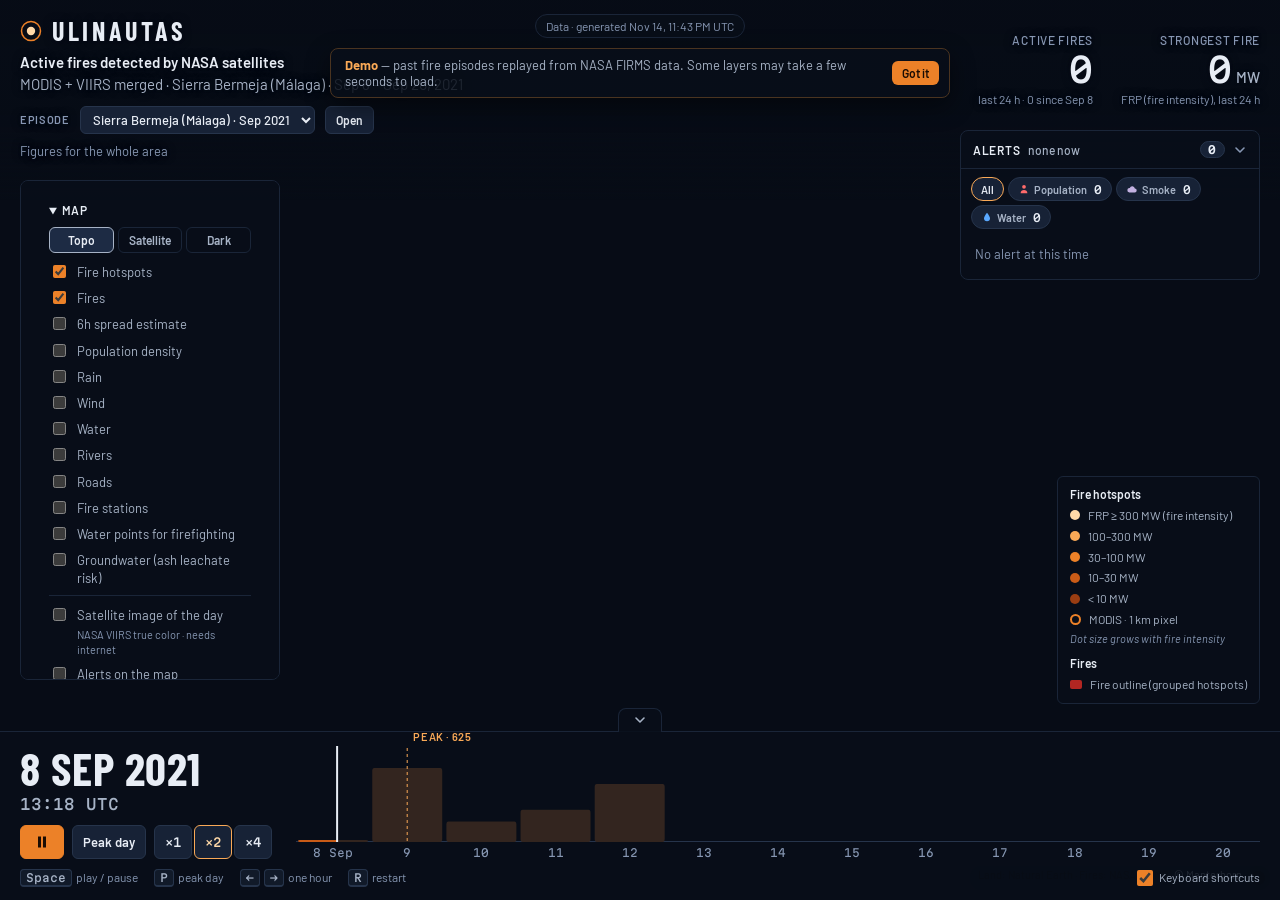
==== commit d2f9fcc6: "Accessibility: bring the page to WCAG 2.2 AA - Landmarks and order: skip link, header then <main>; t" ====
--- a/web/index.html
+++ b/web/index.html
@@ -24,10 +24,8 @@
   <link rel="preload" href="data/episodes.json" as="fetch" crossorigin>
 </head>
 <body>
+  <a class="skip-link" href="#timeline">Skip to playback controls</a>
   <!-- Design reference: docs/mockup/index.html (validated) and docs/demo-script.md -->
-  <div id="map" role="img" aria-label="Map of the demo area showing satellite fire detections"></div>
-  <p id="map-error" class="map-error" hidden></p>
-
   <header class="head">
     <div class="title">
       <h1 class="wordmark">
@@ -36,34 +34,39 @@
       </h1>
       <p class="caption"><strong>Active fires detected by NASA satellites</strong><br><span id="caption-scope">MODIS + VIIRS merged</span></p>
       <div class="episode-row">
-        <label class="episode-pick">Episode <select id="episode-select" aria-label="Fire episode"></select></label>
+        <label class="episode-pick" for="episode-select">Episode</label> <select id="episode-select" class="episode-select"></select> <button type="button" id="episode-go" class="episode-go">Open</button>
       </div>
-      <p class="scope" id="scope"><span id="scope-text">Figures for the whole area</span> <button type="button" id="scope-reset" hidden>Show whole area</button></p>
+      <p class="scope" id="scope"><span id="scope-text" role="status">Figures for the whole area</span> <button type="button" id="scope-reset" hidden>Show whole area</button></p>
     </div>
     <dl class="readouts">
       <div class="readout">
         <dt>Active fires</dt>
         <dd id="r-active">–</dd>
-        <div class="sub">last 24 h · <span id="r-total">–</span></div>
+        <dd class="sub">last 24 h · <span id="r-total">–</span></dd>
       </div>
       <div class="readout">
         <dt>Strongest fire</dt>
         <dd id="r-frp">–</dd>
-        <div class="sub">FRP (fire intensity), last 24 h</div>
+        <dd class="sub">FRP (fire intensity), last 24 h</dd>
       </div>
     </dl>
   </header>
 
-  <p id="status" class="status">Loading…</p>
+  <main id="main">
+  <div id="map" role="region" aria-label="Map of the episode area showing satellite fire detections" aria-describedby="map-help"></div>
+  <p id="map-help" class="sr-only">Arrow keys pan the map, plus and minus zoom, once the map has focus. The figures, alerts and the daily table below give the same information as the map.</p>
+  <p id="map-error" class="map-error" role="alert" hidden></p>
+
+  <p id="status" class="status" role="status">Loading…</p>
 
   <div class="demo-banner" id="demo-banner" role="status" hidden>
     <span><b>Demo</b> — past fire episodes replayed from NASA FIRMS data. Some layers may take a few seconds to load.</span>
-    <button type="button" id="demo-banner-close" aria-label="Close this message">Got it</button>
+    <button type="button" id="demo-banner-close">Got it</button>
   </div>
 
-  <aside class="alerts" id="alerts" aria-label="Population alerts" hidden>
+  <aside class="alerts" id="alerts" aria-label="Alerts" hidden>
     <button type="button" id="alerts-toggle" aria-expanded="true" aria-controls="alerts-body">
-      <span class="lbl">Alerts</span><span id="alerts-title"></span><span id="alerts-count">0</span>
+      <span class="lbl">Alerts</span> <span id="alerts-title"></span> <span id="alerts-count">0</span>
       <svg class="chev" width="14" height="14" viewBox="0 0 14 14" aria-hidden="true"><path d="M3 5l4 4 4-4" fill="none" stroke="currentColor" stroke-width="1.6" stroke-linecap="round" stroke-linejoin="round"/></svg>
     </button>
     <div id="alerts-body">
@@ -76,7 +79,7 @@
   <aside id="panel-layers" class="layers-panel map-panel" aria-label="Map layers">
     <details id="panel-details" open>
       <summary>Map</summary>
-      <div class="basemap-switch" id="basemap-switch" role="radiogroup" aria-label="Base map"></div>
+      <div class="basemap-switch" id="basemap-switch" role="group" aria-label="Base map"></div>
       <div id="layer-list"></div>
       <label><input type="checkbox" id="satellite-toggle"> Satellite image of the day <small>NASA VIIRS true color · needs internet</small></label>
       <label><input type="checkbox" id="labels-toggle"> Alerts on the map <small>circles + people within 5 km (the list stays on the right)</small></label>
@@ -88,9 +91,9 @@
 
   <!-- Mobile only: one bottom sheet at a time -->
   <nav class="mobile-bar" id="mobile-bar" aria-label="Map panels">
-    <button type="button" data-sheet="layers" aria-pressed="false">Layers</button>
-    <button type="button" data-sheet="alerts" aria-pressed="false">Alerts <span id="mb-alerts">0</span></button>
-    <button type="button" data-sheet="legend" aria-pressed="false">Legend</button>
+    <button type="button" data-sheet="layers" aria-expanded="false" aria-controls="panel-layers">Layers</button>
+    <button type="button" data-sheet="alerts" aria-expanded="false" aria-controls="alerts">Alerts <span id="mb-alerts">0</span></button>
+    <button type="button" data-sheet="legend" aria-expanded="false" aria-controls="legend">Legend</button>
   </nav>
 
   <section id="timeline" class="timeline" aria-label="Playback">
@@ -103,10 +106,10 @@
         <div class="time" id="c-time">–</div>
       </div>
       <div class="controls">
-        <button type="button" class="btn play" id="b-play" aria-label="Play">
+        <button type="button" class="btn play" id="b-play" aria-label="Play" aria-keyshortcuts="Space">
           <svg width="16" height="16" viewBox="0 0 16 16" aria-hidden="true" id="i-play"><path d="M4 2.5v11l9-5.5z" fill="currentColor"/></svg>
         </button>
-        <button type="button" class="btn" id="b-peak" title="Jump to the day with the most fires (P)">Peak day</button>
+        <button type="button" class="btn" id="b-peak" title="Jump to the day with the most fires (P)" aria-keyshortcuts="P">Peak day</button>
         <div class="speed" role="group" aria-label="Playback speed">
           <button type="button" class="btn" data-speed="3" aria-pressed="false">×1</button>
           <button type="button" class="btn" data-speed="8" aria-pressed="true">×2</button>
@@ -115,15 +118,18 @@
       </div>
     </div>
     <div class="strip" id="strip">
-      <svg id="chart" viewBox="0 0 1400 96" preserveAspectRatio="none" role="img" aria-label="Fires per day"></svg>
+      <svg id="chart" viewBox="0 0 1400 96" preserveAspectRatio="none" tabindex="0" role="slider" aria-label="Playback time, over the fires-per-day chart" aria-describedby="days-table-caption"></svg>
       <div class="days" id="days"></div>
       <div class="tip" id="tip" hidden></div>
+      <table class="sr-only" id="days-table"><caption id="days-table-caption">Fires detected per day. Arrow keys move one hour, Page Up and Page Down one day, Home and End to the start or the end.</caption><thead><tr><th scope="col">Day</th><th scope="col">Fires</th></tr></thead><tbody></tbody></table>
     </div>
-    <div class="keys" aria-hidden="true">
+    <div class="keys">
       <span><kbd>Space</kbd>play / pause</span><span><kbd>P</kbd>peak day</span>
       <span><kbd>←</kbd><kbd>→</kbd>one hour</span><span><kbd>R</kbd>restart</span>
+      <label class="keys-toggle"><input type="checkbox" id="shortcuts-toggle" checked> Keyboard shortcuts</label>
     </div>
   </section>
+  </main>
 
 </body>
 </html>
--- a/web/style.css
+++ b/web/style.css
@@ -8,7 +8,7 @@
   --grid: #1a2538;
   --ink: #e8edf5;
   --ink-2: #a7b3c6;
-  --ink-3: #7484a0;
+  --ink-3: #8797b3; /* ≥ 4.5:1 on every panel and hover background (WCAG 1.4.3) */
   --band: rgba(9, 14, 25, 0.86);
   /* Fire intensity (FRP), one hue, dark to light = weak to strong (validated, dataviz ordinal check) */
   --frp-1: #9a3d12; /* < 10 MW */
@@ -33,7 +33,7 @@
   font: 15px/1.4 var(--font-ui);
   overflow: hidden;
 }
-#map { position: fixed; inset: 0; }
+#map { position: fixed; inset: 0; z-index: -1; } /* last in the DOM after the header (reading order), first on screen */
 /* `particles` layers (layers/particles.js): own canvas above the map, never catches the mouse */
 .particles-canvas { position: absolute; inset: 0; width: 100%; height: 100%; pointer-events: none; z-index: 2; transition: opacity .3s; }
 .maplibregl-ctrl-attrib { background: rgba(7, 12, 22, .7) !important; color: var(--ink-3); font: 11px var(--font-ui); }
@@ -44,7 +44,9 @@
   position: fixed; top: env(safe-area-inset-top, 0px); left: 0; right: 0;
   display: flex; justify-content: space-between; align-items: flex-start; gap: 24px;
   padding: 18px var(--gutter-r) 40px var(--gutter-l);
-  background: linear-gradient(to bottom, rgba(7, 12, 22, .92), rgba(7, 12, 22, 0));
+  background: linear-gradient(to bottom, rgba(7, 12, 22, .94) 0%, rgba(7, 12, 22, .86) 65%, rgba(7, 12, 22, 0));
+  /* Header text can sit on the light Topo base map: a dark halo keeps it readable (WCAG 1.4.3) */
+  text-shadow: 0 0 3px #070c16, 0 0 8px #070c16;
   pointer-events: none;
 }
 .title { min-width: 0; }
@@ -74,7 +76,7 @@
 .callout .big { font: 500 22px/1.1 var(--font-data); color: var(--frp-5); }
 
 /* ---------- City labels ---------- */
-.city { font: 500 12px var(--font-ui); color: var(--ink-3); letter-spacing: .04em; pointer-events: none; white-space: nowrap; }
+.city { font: 500 12px var(--font-ui); color: var(--ink-2); text-shadow: 0 0 2px #070c16, 0 0 3px #070c16, 0 0 6px #070c16; letter-spacing: .04em; pointer-events: none; white-space: nowrap; }
 .city::before { content: ""; display: inline-block; width: 4px; height: 4px; border-radius: 50%; background: var(--ink-3); margin-right: 6px; vertical-align: middle; }
 .grid-label { font: 11px var(--font-data); color: #3b4b66; pointer-events: none; }
 
@@ -159,7 +161,7 @@
 /* ---------- Episode selector ---------- */
 .episode-pick { display: inline-flex; align-items: center; gap: 8px; margin-top: 10px; font: 600 11px var(--font-ui);
   letter-spacing: .06em; text-transform: uppercase; color: var(--ink-3); pointer-events: auto; }
-.episode-pick select { font: 500 13px var(--font-ui); letter-spacing: 0; text-transform: none; color: var(--ink);
+.episode-select { min-height: 28px; pointer-events: auto; font: 500 13px var(--font-ui); letter-spacing: 0; text-transform: none; color: var(--ink);
   background: #172236; border: 1px solid var(--land-edge); border-radius: 6px; padding: 4px 8px; }
 
 /* ---------- Scope: whole area or visible area ---------- */
@@ -178,7 +180,7 @@
   color: var(--ink-2); font: 600 12px var(--font-ui); cursor: pointer;
 }
 .basemap-switch button:hover { background: #1d2b44; }
-.basemap-switch button[aria-checked="true"] { background: #1d2b44; color: var(--ink); border-color: var(--ink-2); }
+.basemap-switch button[aria-pressed="true"] { background: #1d2b44; color: var(--ink); border-color: var(--ink-2); }
 .basemap-switch button:focus-visible { outline: 2px solid var(--focus); outline-offset: 1px; }
 
 /* ---------- Satellite image date ---------- */
@@ -301,7 +303,7 @@
   .caption br { display: none; }
   .episode-row { margin-top: 6px; gap: 8px; }
   .episode-pick { font-size: 0; gap: 0; }
-  .episode-pick select { font-size: 12px; max-width: 220px; padding: 3px 6px; }
+  .episode-select { font-size: 12px; max-width: 220px; padding: 3px 6px; }
   .scope { margin-top: 4px; font-size: 11px; }
   .readouts { gap: 18px; }
   .readout dt { font-size: 10px; }
@@ -328,7 +330,7 @@
     flex: 1; height: 32px; font: 600 12px var(--font-ui); letter-spacing: .04em; text-transform: uppercase;
     color: var(--ink-2); background: #172236; border: 1px solid var(--land-edge); border-radius: 6px;
   }
-  .mobile-bar button[aria-pressed="true"] { color: var(--frp-5); border-color: var(--frp-4); }
+  .mobile-bar button[aria-expanded="true"] { color: var(--frp-5); border-color: var(--frp-4); }
   .mobile-bar span { font-family: var(--font-data); color: var(--ink); }
   .timeline { min-height: var(--tl-h); }
 }
@@ -425,7 +427,7 @@
 #alerts-toggle #alerts-count { white-space: nowrap; }
 
 /* ---------- Timeline fold: a small tab on the top edge ---------- */
-.tl-fold { position: absolute; left: 50%; top: -22px; transform: translateX(-50%); width: 44px; height: 22px; padding: 0;
+.tl-fold { position: absolute; left: 50%; top: -24px; transform: translateX(-50%); width: 44px; height: 24px; padding: 0;
   display: inline-flex; align-items: center; justify-content: center; cursor: pointer;
   color: var(--ink-2); background: var(--band); border: 1px solid var(--grid); border-bottom: 0; border-radius: 8px 8px 0 0; }
 .tl-fold:hover { color: var(--ink); }
@@ -453,9 +455,9 @@
   border: 0; border-radius: 6px; background: none; color: var(--ink-2); font: 600 12px var(--font-ui); cursor: pointer; }
 .alerts-detail .back:hover { color: var(--ink); background: #172236; }
 .alerts-detail .d-head { display: flex; align-items: center; gap: 8px; }
-.alerts-detail h3 { margin: 0; font: 600 18px/1.2 var(--font-ui); color: var(--ink); flex: 1; min-width: 0; }
+.alerts-detail h2 { margin: 0; font: 600 18px/1.2 var(--font-ui); color: var(--ink); flex: 1; min-width: 0; }
 .alerts-detail .fid { font: 12px var(--font-data); color: var(--ink-3); }
-.alerts-detail h4 { margin: 0 0 6px; font: 600 11px var(--font-ui); letter-spacing: .06em; text-transform: uppercase; color: var(--ink-3); }
+.alerts-detail h3 { margin: 0 0 6px; font: 600 11px var(--font-ui); letter-spacing: .06em; text-transform: uppercase; color: var(--ink-3); }
 .alerts-detail .rings { display: grid; grid-template-columns: repeat(3, 1fr); gap: 8px; margin: 0; }
 .alerts-detail .rings dt { font-size: 11px; color: var(--ink-3); }
 .alerts-detail .rings dd { margin: 2px 0 0; font: 500 17px var(--font-data); color: var(--ink); font-variant-numeric: tabular-nums; }
@@ -472,4 +474,39 @@
 .alerts-detail .facts dd { margin: 0; color: var(--ink); font-variant-numeric: tabular-nums; }
 .alerts-detail .none { margin: 0; font-size: 13px; color: var(--ink-3); }
 @media (max-width: 760px) { body.sheet-alerts .alerts { display: flex !important; flex-direction: column; } }
-@media (max-width: 760px) { .tl-fold { top: calc(-22px - var(--bar-h)); } }
+@media (max-width: 760px) { .tl-fold { top: calc(-24px - var(--bar-h)); } }
+
+/* ---------- Accessibility (WCAG 2.2 AA) ---------- */
+.sr-only {
+  position: absolute !important; width: 1px; height: 1px; padding: 0; margin: -1px;
+  overflow: hidden; clip: rect(0 0 0 0); clip-path: inset(50%); white-space: nowrap; border: 0;
+}
+/* 2.4.1: first Tab stop, visible only when focused */
+.skip-link {
+  position: fixed; left: var(--gutter-l); top: 8px; z-index: 20; transform: translateY(-200%);
+  padding: 8px 12px; border-radius: 6px; background: var(--frp-5); color: #1a0c03; font: 600 14px var(--font-ui); text-decoration: none;
+}
+.skip-link:focus { transform: none; }
+.episode-go {
+  min-height: 28px; pointer-events: auto; font: 600 12px var(--font-ui); color: var(--ink); background: #172236;
+  border: 1px solid var(--land-edge); border-radius: 6px; padding: 3px 10px; cursor: pointer;
+}
+.episode-go:hover { background: #1d2b44; }
+/* 2.5.8: every pointer target at least 24 × 24 px */
+.scope button, .alert-filters button, .alerts-detail .back, .basemap-switch button, .demo-banner button, .maplibregl-popup-close-button {
+  min-height: 24px; min-width: 24px;
+}
+.keys-toggle { display: inline-flex; align-items: center; gap: 6px; margin-left: auto; cursor: pointer; color: var(--ink-2); }
+.keys-toggle input { accent-color: var(--frp-3); width: 16px; height: 16px; margin: 0; }
+/* The chart is a slider: the focus ring goes around the whole strip */
+.strip svg:focus-visible { outline: 2px solid var(--focus); outline-offset: 4px; border-radius: 2px; }
+.halo:focus-visible { outline-offset: 3px; }
+/* 2.3.3 / comfort: no slides or fades for visitors who ask for less motion */
+@media (prefers-reduced-motion: reduce) {
+  *, *::before, *::after { transition-duration: 0.01ms !important; animation-duration: 0.01ms !important; animation-iteration-count: 1 !important; scroll-behavior: auto !important; }
+}
+/* Windows high contrast: keep focus and panel edges visible */
+@media (forced-colors: active) {
+  :focus-visible { outline: 2px solid CanvasText; }
+  .btn[aria-pressed="true"], .basemap-switch button[aria-pressed="true"], .alert-filters button[aria-pressed="true"], .mobile-bar button[aria-expanded="true"] { outline: 2px solid Highlight; }
+}
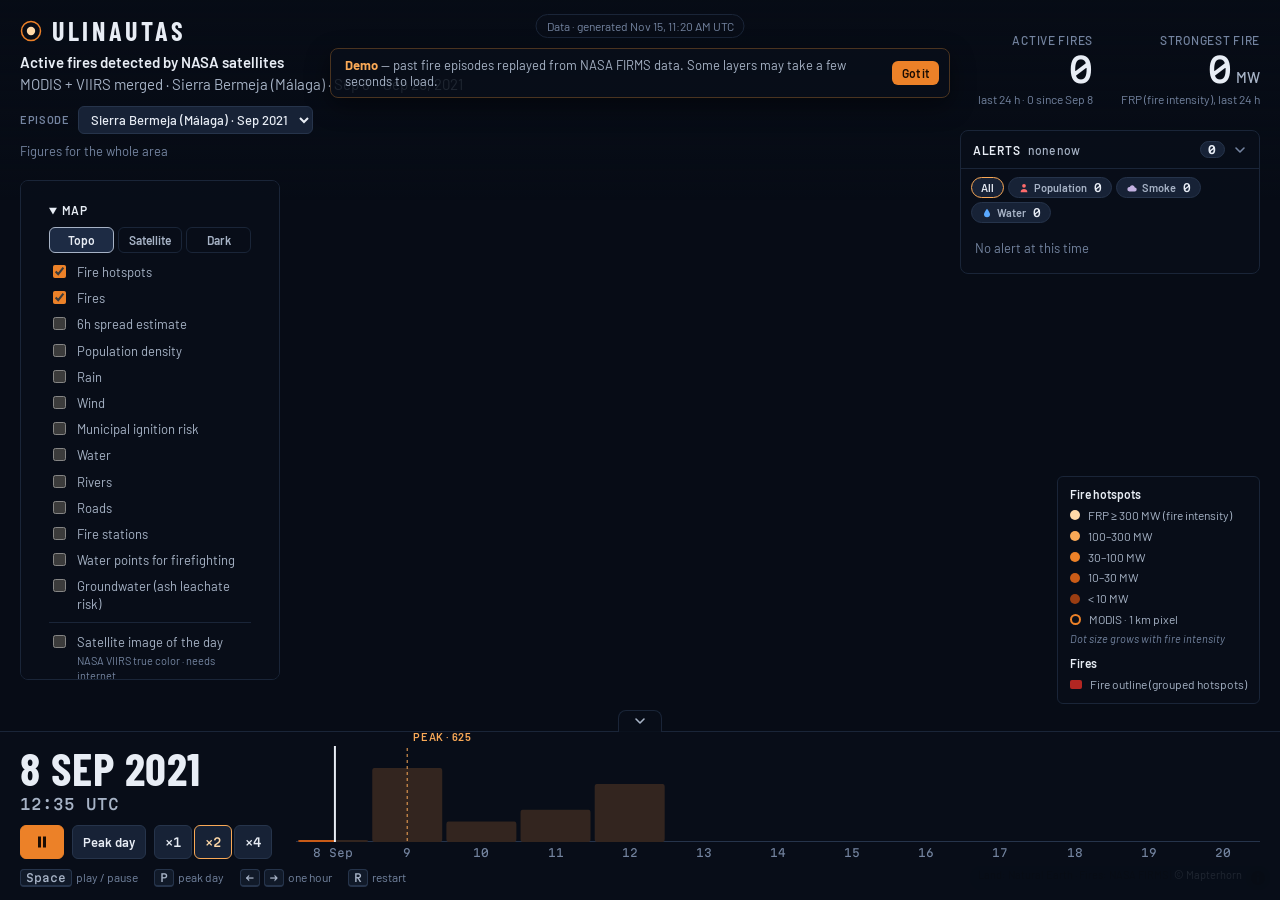
==== commit f7c8ecc9: "Merge origin/dev into integrar-ia3-dev. Keep municipal ignition risk in the pipeline and on the map " ====
--- a/web/index.html
+++ b/web/index.html
@@ -24,8 +24,10 @@
   <link rel="preload" href="data/episodes.json" as="fetch" crossorigin>
 </head>
 <body>
-  <a class="skip-link" href="#timeline">Skip to playback controls</a>
   <!-- Design reference: docs/mockup/index.html (validated) and docs/demo-script.md -->
+  <div id="map" role="img" aria-label="Map of the demo area showing satellite fire detections"></div>
+  <p id="map-error" class="map-error" hidden></p>
+
   <header class="head">
     <div class="title">
       <h1 class="wordmark">
@@ -34,39 +36,34 @@
       </h1>
       <p class="caption"><strong>Active fires detected by NASA satellites</strong><br><span id="caption-scope">MODIS + VIIRS merged</span></p>
       <div class="episode-row">
-        <label class="episode-pick" for="episode-select">Episode</label> <select id="episode-select" class="episode-select"></select> <button type="button" id="episode-go" class="episode-go">Open</button>
+        <label class="episode-pick">Episode <select id="episode-select" aria-label="Fire episode"></select></label>
       </div>
-      <p class="scope" id="scope"><span id="scope-text" role="status">Figures for the whole area</span> <button type="button" id="scope-reset" hidden>Show whole area</button></p>
+      <p class="scope" id="scope"><span id="scope-text">Figures for the whole area</span> <button type="button" id="scope-reset" hidden>Show whole area</button></p>
     </div>
     <dl class="readouts">
       <div class="readout">
         <dt>Active fires</dt>
         <dd id="r-active">–</dd>
-        <dd class="sub">last 24 h · <span id="r-total">–</span></dd>
+        <div class="sub">last 24 h · <span id="r-total">–</span></div>
       </div>
       <div class="readout">
         <dt>Strongest fire</dt>
         <dd id="r-frp">–</dd>
-        <dd class="sub">FRP (fire intensity), last 24 h</dd>
+        <div class="sub">FRP (fire intensity), last 24 h</div>
       </div>
     </dl>
   </header>
 
-  <main id="main">
-  <div id="map" role="region" aria-label="Map of the episode area showing satellite fire detections" aria-describedby="map-help"></div>
-  <p id="map-help" class="sr-only">Arrow keys pan the map, plus and minus zoom, once the map has focus. The figures, alerts and the daily table below give the same information as the map.</p>
-  <p id="map-error" class="map-error" role="alert" hidden></p>
-
-  <p id="status" class="status" role="status">Loading…</p>
+  <p id="status" class="status">Loading…</p>
 
   <div class="demo-banner" id="demo-banner" role="status" hidden>
     <span><b>Demo</b> — past fire episodes replayed from NASA FIRMS data. Some layers may take a few seconds to load.</span>
-    <button type="button" id="demo-banner-close">Got it</button>
+    <button type="button" id="demo-banner-close" aria-label="Close this message">Got it</button>
   </div>
 
-  <aside class="alerts" id="alerts" aria-label="Alerts" hidden>
+  <aside class="alerts" id="alerts" aria-label="Population alerts" hidden>
     <button type="button" id="alerts-toggle" aria-expanded="true" aria-controls="alerts-body">
-      <span class="lbl">Alerts</span> <span id="alerts-title"></span> <span id="alerts-count">0</span>
+      <span class="lbl">Alerts</span><span id="alerts-title"></span><span id="alerts-count">0</span>
       <svg class="chev" width="14" height="14" viewBox="0 0 14 14" aria-hidden="true"><path d="M3 5l4 4 4-4" fill="none" stroke="currentColor" stroke-width="1.6" stroke-linecap="round" stroke-linejoin="round"/></svg>
     </button>
     <div id="alerts-body">
@@ -79,7 +76,7 @@
   <aside id="panel-layers" class="layers-panel map-panel" aria-label="Map layers">
     <details id="panel-details" open>
       <summary>Map</summary>
-      <div class="basemap-switch" id="basemap-switch" role="group" aria-label="Base map"></div>
+      <div class="basemap-switch" id="basemap-switch" role="radiogroup" aria-label="Base map"></div>
       <div id="layer-list"></div>
       <label><input type="checkbox" id="satellite-toggle"> Satellite image of the day <small>NASA VIIRS true color · needs internet</small></label>
       <label><input type="checkbox" id="labels-toggle"> Alerts on the map <small>circles + people within 5 km (the list stays on the right)</small></label>
@@ -91,9 +88,9 @@
 
   <!-- Mobile only: one bottom sheet at a time -->
   <nav class="mobile-bar" id="mobile-bar" aria-label="Map panels">
-    <button type="button" data-sheet="layers" aria-expanded="false" aria-controls="panel-layers">Layers</button>
-    <button type="button" data-sheet="alerts" aria-expanded="false" aria-controls="alerts">Alerts <span id="mb-alerts">0</span></button>
-    <button type="button" data-sheet="legend" aria-expanded="false" aria-controls="legend">Legend</button>
+    <button type="button" data-sheet="layers" aria-pressed="false">Layers</button>
+    <button type="button" data-sheet="alerts" aria-pressed="false">Alerts <span id="mb-alerts">0</span></button>
+    <button type="button" data-sheet="legend" aria-pressed="false">Legend</button>
   </nav>
 
   <section id="timeline" class="timeline" aria-label="Playback">
@@ -106,10 +103,10 @@
         <div class="time" id="c-time">–</div>
       </div>
       <div class="controls">
-        <button type="button" class="btn play" id="b-play" aria-label="Play" aria-keyshortcuts="Space">
+        <button type="button" class="btn play" id="b-play" aria-label="Play">
           <svg width="16" height="16" viewBox="0 0 16 16" aria-hidden="true" id="i-play"><path d="M4 2.5v11l9-5.5z" fill="currentColor"/></svg>
         </button>
-        <button type="button" class="btn" id="b-peak" title="Jump to the day with the most fires (P)" aria-keyshortcuts="P">Peak day</button>
+        <button type="button" class="btn" id="b-peak" title="Jump to the day with the most fires (P)">Peak day</button>
         <div class="speed" role="group" aria-label="Playback speed">
           <button type="button" class="btn" data-speed="3" aria-pressed="false">×1</button>
           <button type="button" class="btn" data-speed="8" aria-pressed="true">×2</button>
@@ -118,18 +115,15 @@
       </div>
     </div>
     <div class="strip" id="strip">
-      <svg id="chart" viewBox="0 0 1400 96" preserveAspectRatio="none" tabindex="0" role="slider" aria-label="Playback time, over the fires-per-day chart" aria-describedby="days-table-caption"></svg>
+      <svg id="chart" viewBox="0 0 1400 96" preserveAspectRatio="none" role="img" aria-label="Fires per day"></svg>
       <div class="days" id="days"></div>
       <div class="tip" id="tip" hidden></div>
-      <table class="sr-only" id="days-table"><caption id="days-table-caption">Fires detected per day. Arrow keys move one hour, Page Up and Page Down one day, Home and End to the start or the end.</caption><thead><tr><th scope="col">Day</th><th scope="col">Fires</th></tr></thead><tbody></tbody></table>
     </div>
-    <div class="keys">
+    <div class="keys" aria-hidden="true">
       <span><kbd>Space</kbd>play / pause</span><span><kbd>P</kbd>peak day</span>
       <span><kbd>←</kbd><kbd>→</kbd>one hour</span><span><kbd>R</kbd>restart</span>
-      <label class="keys-toggle"><input type="checkbox" id="shortcuts-toggle" checked> Keyboard shortcuts</label>
     </div>
   </section>
-  </main>
 
 </body>
 </html>
--- a/web/style.css
+++ b/web/style.css
@@ -8,7 +8,7 @@
   --grid: #1a2538;
   --ink: #e8edf5;
   --ink-2: #a7b3c6;
-  --ink-3: #8797b3; /* ≥ 4.5:1 on every panel and hover background (WCAG 1.4.3) */
+  --ink-3: #7484a0;
   --band: rgba(9, 14, 25, 0.86);
   /* Fire intensity (FRP), one hue, dark to light = weak to strong (validated, dataviz ordinal check) */
   --frp-1: #9a3d12; /* < 10 MW */
@@ -33,7 +33,7 @@
   font: 15px/1.4 var(--font-ui);
   overflow: hidden;
 }
-#map { position: fixed; inset: 0; z-index: -1; } /* last in the DOM after the header (reading order), first on screen */
+#map { position: fixed; inset: 0; }
 /* `particles` layers (layers/particles.js): own canvas above the map, never catches the mouse */
 .particles-canvas { position: absolute; inset: 0; width: 100%; height: 100%; pointer-events: none; z-index: 2; transition: opacity .3s; }
 .maplibregl-ctrl-attrib { background: rgba(7, 12, 22, .7) !important; color: var(--ink-3); font: 11px var(--font-ui); }
@@ -44,9 +44,7 @@
   position: fixed; top: env(safe-area-inset-top, 0px); left: 0; right: 0;
   display: flex; justify-content: space-between; align-items: flex-start; gap: 24px;
   padding: 18px var(--gutter-r) 40px var(--gutter-l);
-  background: linear-gradient(to bottom, rgba(7, 12, 22, .94) 0%, rgba(7, 12, 22, .86) 65%, rgba(7, 12, 22, 0));
-  /* Header text can sit on the light Topo base map: a dark halo keeps it readable (WCAG 1.4.3) */
-  text-shadow: 0 0 3px #070c16, 0 0 8px #070c16;
+  background: linear-gradient(to bottom, rgba(7, 12, 22, .92), rgba(7, 12, 22, 0));
   pointer-events: none;
 }
 .title { min-width: 0; }
@@ -76,7 +74,7 @@
 .callout .big { font: 500 22px/1.1 var(--font-data); color: var(--frp-5); }
 
 /* ---------- City labels ---------- */
-.city { font: 500 12px var(--font-ui); color: var(--ink-2); text-shadow: 0 0 2px #070c16, 0 0 3px #070c16, 0 0 6px #070c16; letter-spacing: .04em; pointer-events: none; white-space: nowrap; }
+.city { font: 500 12px var(--font-ui); color: var(--ink-3); letter-spacing: .04em; pointer-events: none; white-space: nowrap; }
 .city::before { content: ""; display: inline-block; width: 4px; height: 4px; border-radius: 50%; background: var(--ink-3); margin-right: 6px; vertical-align: middle; }
 .grid-label { font: 11px var(--font-data); color: #3b4b66; pointer-events: none; }
 
@@ -161,7 +159,7 @@
 /* ---------- Episode selector ---------- */
 .episode-pick { display: inline-flex; align-items: center; gap: 8px; margin-top: 10px; font: 600 11px var(--font-ui);
   letter-spacing: .06em; text-transform: uppercase; color: var(--ink-3); pointer-events: auto; }
-.episode-select { min-height: 28px; pointer-events: auto; font: 500 13px var(--font-ui); letter-spacing: 0; text-transform: none; color: var(--ink);
+.episode-pick select { font: 500 13px var(--font-ui); letter-spacing: 0; text-transform: none; color: var(--ink);
   background: #172236; border: 1px solid var(--land-edge); border-radius: 6px; padding: 4px 8px; }
 
 /* ---------- Scope: whole area or visible area ---------- */
@@ -180,7 +178,7 @@
   color: var(--ink-2); font: 600 12px var(--font-ui); cursor: pointer;
 }
 .basemap-switch button:hover { background: #1d2b44; }
-.basemap-switch button[aria-pressed="true"] { background: #1d2b44; color: var(--ink); border-color: var(--ink-2); }
+.basemap-switch button[aria-checked="true"] { background: #1d2b44; color: var(--ink); border-color: var(--ink-2); }
 .basemap-switch button:focus-visible { outline: 2px solid var(--focus); outline-offset: 1px; }
 
 /* ---------- Satellite image date ---------- */
@@ -303,7 +301,7 @@
   .caption br { display: none; }
   .episode-row { margin-top: 6px; gap: 8px; }
   .episode-pick { font-size: 0; gap: 0; }
-  .episode-select { font-size: 12px; max-width: 220px; padding: 3px 6px; }
+  .episode-pick select { font-size: 12px; max-width: 220px; padding: 3px 6px; }
   .scope { margin-top: 4px; font-size: 11px; }
   .readouts { gap: 18px; }
   .readout dt { font-size: 10px; }
@@ -330,7 +328,7 @@
     flex: 1; height: 32px; font: 600 12px var(--font-ui); letter-spacing: .04em; text-transform: uppercase;
     color: var(--ink-2); background: #172236; border: 1px solid var(--land-edge); border-radius: 6px;
   }
-  .mobile-bar button[aria-expanded="true"] { color: var(--frp-5); border-color: var(--frp-4); }
+  .mobile-bar button[aria-pressed="true"] { color: var(--frp-5); border-color: var(--frp-4); }
   .mobile-bar span { font-family: var(--font-data); color: var(--ink); }
   .timeline { min-height: var(--tl-h); }
 }
@@ -427,7 +425,7 @@
 #alerts-toggle #alerts-count { white-space: nowrap; }
 
 /* ---------- Timeline fold: a small tab on the top edge ---------- */
-.tl-fold { position: absolute; left: 50%; top: -24px; transform: translateX(-50%); width: 44px; height: 24px; padding: 0;
+.tl-fold { position: absolute; left: 50%; top: -22px; transform: translateX(-50%); width: 44px; height: 22px; padding: 0;
   display: inline-flex; align-items: center; justify-content: center; cursor: pointer;
   color: var(--ink-2); background: var(--band); border: 1px solid var(--grid); border-bottom: 0; border-radius: 8px 8px 0 0; }
 .tl-fold:hover { color: var(--ink); }
@@ -455,9 +453,9 @@
   border: 0; border-radius: 6px; background: none; color: var(--ink-2); font: 600 12px var(--font-ui); cursor: pointer; }
 .alerts-detail .back:hover { color: var(--ink); background: #172236; }
 .alerts-detail .d-head { display: flex; align-items: center; gap: 8px; }
-.alerts-detail h2 { margin: 0; font: 600 18px/1.2 var(--font-ui); color: var(--ink); flex: 1; min-width: 0; }
+.alerts-detail h3 { margin: 0; font: 600 18px/1.2 var(--font-ui); color: var(--ink); flex: 1; min-width: 0; }
 .alerts-detail .fid { font: 12px var(--font-data); color: var(--ink-3); }
-.alerts-detail h3 { margin: 0 0 6px; font: 600 11px var(--font-ui); letter-spacing: .06em; text-transform: uppercase; color: var(--ink-3); }
+.alerts-detail h4 { margin: 0 0 6px; font: 600 11px var(--font-ui); letter-spacing: .06em; text-transform: uppercase; color: var(--ink-3); }
 .alerts-detail .rings { display: grid; grid-template-columns: repeat(3, 1fr); gap: 8px; margin: 0; }
 .alerts-detail .rings dt { font-size: 11px; color: var(--ink-3); }
 .alerts-detail .rings dd { margin: 2px 0 0; font: 500 17px var(--font-data); color: var(--ink); font-variant-numeric: tabular-nums; }
@@ -474,39 +472,4 @@
 .alerts-detail .facts dd { margin: 0; color: var(--ink); font-variant-numeric: tabular-nums; }
 .alerts-detail .none { margin: 0; font-size: 13px; color: var(--ink-3); }
 @media (max-width: 760px) { body.sheet-alerts .alerts { display: flex !important; flex-direction: column; } }
-@media (max-width: 760px) { .tl-fold { top: calc(-24px - var(--bar-h)); } }
-
-/* ---------- Accessibility (WCAG 2.2 AA) ---------- */
-.sr-only {
-  position: absolute !important; width: 1px; height: 1px; padding: 0; margin: -1px;
-  overflow: hidden; clip: rect(0 0 0 0); clip-path: inset(50%); white-space: nowrap; border: 0;
-}
-/* 2.4.1: first Tab stop, visible only when focused */
-.skip-link {
-  position: fixed; left: var(--gutter-l); top: 8px; z-index: 20; transform: translateY(-200%);
-  padding: 8px 12px; border-radius: 6px; background: var(--frp-5); color: #1a0c03; font: 600 14px var(--font-ui); text-decoration: none;
-}
-.skip-link:focus { transform: none; }
-.episode-go {
-  min-height: 28px; pointer-events: auto; font: 600 12px var(--font-ui); color: var(--ink); background: #172236;
-  border: 1px solid var(--land-edge); border-radius: 6px; padding: 3px 10px; cursor: pointer;
-}
-.episode-go:hover { background: #1d2b44; }
-/* 2.5.8: every pointer target at least 24 × 24 px */
-.scope button, .alert-filters button, .alerts-detail .back, .basemap-switch button, .demo-banner button, .maplibregl-popup-close-button {
-  min-height: 24px; min-width: 24px;
-}
-.keys-toggle { display: inline-flex; align-items: center; gap: 6px; margin-left: auto; cursor: pointer; color: var(--ink-2); }
-.keys-toggle input { accent-color: var(--frp-3); width: 16px; height: 16px; margin: 0; }
-/* The chart is a slider: the focus ring goes around the whole strip */
-.strip svg:focus-visible { outline: 2px solid var(--focus); outline-offset: 4px; border-radius: 2px; }
-.halo:focus-visible { outline-offset: 3px; }
-/* 2.3.3 / comfort: no slides or fades for visitors who ask for less motion */
-@media (prefers-reduced-motion: reduce) {
-  *, *::before, *::after { transition-duration: 0.01ms !important; animation-duration: 0.01ms !important; animation-iteration-count: 1 !important; scroll-behavior: auto !important; }
-}
-/* Windows high contrast: keep focus and panel edges visible */
-@media (forced-colors: active) {
-  :focus-visible { outline: 2px solid CanvasText; }
-  .btn[aria-pressed="true"], .basemap-switch button[aria-pressed="true"], .alert-filters button[aria-pressed="true"], .mobile-bar button[aria-expanded="true"] { outline: 2px solid Highlight; }
-}
+@media (max-width: 760px) { .tl-fold { top: calc(-22px - var(--bar-h)); } }
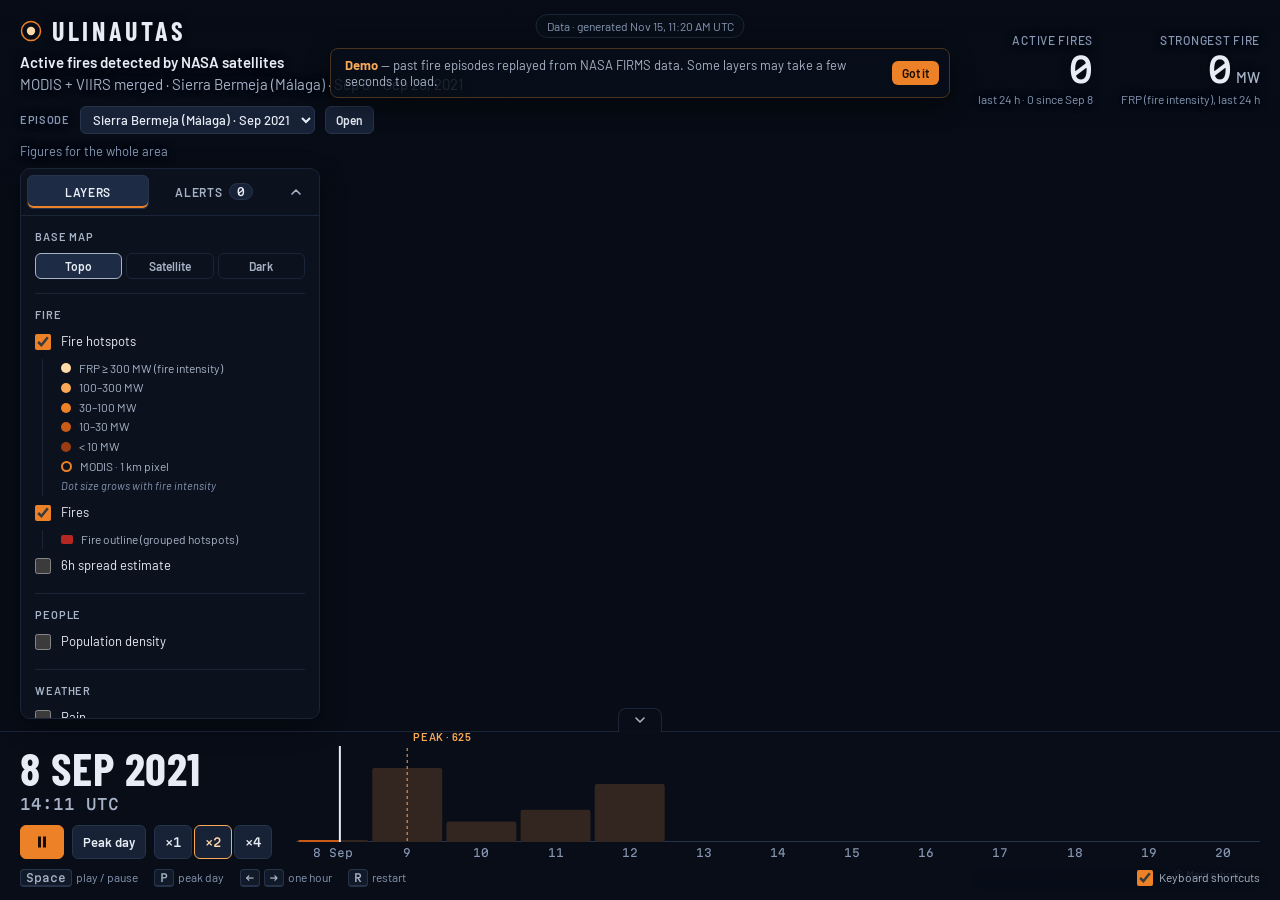
==== commit 103bb5bb: "One map panel with tabs; layers grouped by theme with their legend UI review: the Map, Alerts and Le" ====
--- a/web/index.html
+++ b/web/index.html
@@ -24,10 +24,8 @@
   <link rel="preload" href="data/episodes.json" as="fetch" crossorigin>
 </head>
 <body>
+  <a class="skip-link" href="#timeline">Skip to playback controls</a>
   <!-- Design reference: docs/mockup/index.html (validated) and docs/demo-script.md -->
-  <div id="map" role="img" aria-label="Map of the demo area showing satellite fire detections"></div>
-  <p id="map-error" class="map-error" hidden></p>
-
   <header class="head">
     <div class="title">
       <h1 class="wordmark">
@@ -36,62 +34,72 @@
       </h1>
       <p class="caption"><strong>Active fires detected by NASA satellites</strong><br><span id="caption-scope">MODIS + VIIRS merged</span></p>
       <div class="episode-row">
-        <label class="episode-pick">Episode <select id="episode-select" aria-label="Fire episode"></select></label>
+        <label class="episode-pick" for="episode-select">Episode</label> <select id="episode-select" class="episode-select"></select> <button type="button" id="episode-go" class="episode-go">Open</button>
       </div>
-      <p class="scope" id="scope"><span id="scope-text">Figures for the whole area</span> <button type="button" id="scope-reset" hidden>Show whole area</button></p>
+      <p class="scope" id="scope"><span id="scope-text" role="status">Figures for the whole area</span> <button type="button" id="scope-reset" hidden>Show whole area</button></p>
     </div>
     <dl class="readouts">
       <div class="readout">
         <dt>Active fires</dt>
         <dd id="r-active">–</dd>
-        <div class="sub">last 24 h · <span id="r-total">–</span></div>
+        <dd class="sub">last 24 h · <span id="r-total">–</span></dd>
       </div>
       <div class="readout">
         <dt>Strongest fire</dt>
         <dd id="r-frp">–</dd>
-        <div class="sub">FRP (fire intensity), last 24 h</div>
+        <dd class="sub">FRP (fire intensity), last 24 h</dd>
       </div>
     </dl>
   </header>
 
-  <p id="status" class="status">Loading…</p>
+  <main id="main">
+  <div id="map" role="region" aria-label="Map of the episode area showing satellite fire detections" aria-describedby="map-help"></div>
+  <p id="map-help" class="sr-only">Arrow keys pan the map, plus and minus zoom, once the map has focus. The figures, alerts and the daily table below give the same information as the map.</p>
+  <p id="map-error" class="map-error" role="alert" hidden></p>
+
+  <p id="status" class="status" role="status">Loading…</p>
 
   <div class="demo-banner" id="demo-banner" role="status" hidden>
     <span><b>Demo</b> — past fire episodes replayed from NASA FIRMS data. Some layers may take a few seconds to load.</span>
-    <button type="button" id="demo-banner-close" aria-label="Close this message">Got it</button>
+    <button type="button" id="demo-banner-close">Got it</button>
   </div>
 
-  <aside class="alerts" id="alerts" aria-label="Population alerts" hidden>
-    <button type="button" id="alerts-toggle" aria-expanded="true" aria-controls="alerts-body">
-      <span class="lbl">Alerts</span><span id="alerts-title"></span><span id="alerts-count">0</span>
-      <svg class="chev" width="14" height="14" viewBox="0 0 14 14" aria-hidden="true"><path d="M3 5l4 4 4-4" fill="none" stroke="currentColor" stroke-width="1.6" stroke-linecap="round" stroke-linejoin="round"/></svg>
-    </button>
-    <div id="alerts-body">
-      <div class="alert-filters" id="alerts-filters" hidden></div>
-      <ol id="alerts-list"></ol>
-      <div class="alerts-detail" id="alerts-detail"></div>
+  <!-- One panel, two tabs (UI review: the Map, Alerts and Legend panels overlapped). Mobile: the same panel as a bottom sheet. -->
+  <aside id="panel" class="panel" aria-label="Map panel">
+    <div class="panel-bar">
+      <div class="tabs" role="tablist" aria-label="Map panel">
+        <button type="button" role="tab" id="tab-layers" aria-controls="tp-layers" aria-selected="true">Layers</button>
+        <button type="button" role="tab" id="tab-alerts" aria-controls="tp-alerts" aria-selected="false" tabindex="-1" hidden>Alerts <span class="count" id="alerts-count">0</span></button>
+      </div>
+      <button type="button" class="panel-fold" id="panel-fold" aria-expanded="true" aria-controls="panel-body" aria-label="Hide the panel">
+        <svg width="14" height="14" viewBox="0 0 14 14" aria-hidden="true"><path d="M3 9l4-4 4 4" fill="none" stroke="currentColor" stroke-width="1.6" stroke-linecap="round" stroke-linejoin="round"/></svg>
+      </button>
+    </div>
+    <div class="panel-body" id="panel-body">
+      <div role="tabpanel" id="tp-layers" class="tabpanel" aria-labelledby="tab-layers">
+        <fieldset class="group">
+          <legend>Base map</legend>
+          <div class="basemap-switch" id="basemap-switch" role="group" aria-label="Base map"></div>
+        </fieldset>
+        <div id="layer-list"></div>
+        <fieldset class="group">
+          <legend>Imagery</legend>
+          <label class="layer"><input type="checkbox" id="satellite-toggle"> <span>Satellite image of the day <small>NASA VIIRS true color · needs internet</small></span></label>
+        </fieldset>
+      </div>
+      <div role="tabpanel" id="tp-alerts" class="tabpanel alerts" aria-labelledby="tab-alerts" hidden>
+        <div class="alerts-head">
+          <p class="alerts-summary" id="alerts-title"></p>
+          <label class="layer"><input type="checkbox" id="labels-toggle"> <span>Show on the map <small>circles + people within 5 km</small></span></label>
+          <div class="alert-filters" id="alerts-filters" hidden></div>
+        </div>
+        <ol id="alerts-list"></ol>
+        <div class="alerts-detail" id="alerts-detail"></div>
+      </div>
     </div>
   </aside>
 
-  <aside id="panel-layers" class="layers-panel map-panel" aria-label="Map layers">
-    <details id="panel-details" open>
-      <summary>Map</summary>
-      <div class="basemap-switch" id="basemap-switch" role="radiogroup" aria-label="Base map"></div>
-      <div id="layer-list"></div>
-      <label><input type="checkbox" id="satellite-toggle"> Satellite image of the day <small>NASA VIIRS true color · needs internet</small></label>
-      <label><input type="checkbox" id="labels-toggle"> Alerts on the map <small>circles + people within 5 km (the list stays on the right)</small></label>
-    </details>
-  </aside>
-
-  <aside class="legend" id="legend" aria-label="Legend" hidden></aside>
   <p class="sat-badge" id="sat-badge" hidden></p>
-
-  <!-- Mobile only: one bottom sheet at a time -->
-  <nav class="mobile-bar" id="mobile-bar" aria-label="Map panels">
-    <button type="button" data-sheet="layers" aria-pressed="false">Layers</button>
-    <button type="button" data-sheet="alerts" aria-pressed="false">Alerts <span id="mb-alerts">0</span></button>
-    <button type="button" data-sheet="legend" aria-pressed="false">Legend</button>
-  </nav>
 
   <section id="timeline" class="timeline" aria-label="Playback">
     <button type="button" class="tl-fold" id="tl-fold" aria-expanded="true" aria-controls="strip" title="Hide the chart" aria-label="Hide the chart">
@@ -103,10 +111,10 @@
         <div class="time" id="c-time">–</div>
       </div>
       <div class="controls">
-        <button type="button" class="btn play" id="b-play" aria-label="Play">
+        <button type="button" class="btn play" id="b-play" aria-label="Play" aria-keyshortcuts="Space">
           <svg width="16" height="16" viewBox="0 0 16 16" aria-hidden="true" id="i-play"><path d="M4 2.5v11l9-5.5z" fill="currentColor"/></svg>
         </button>
-        <button type="button" class="btn" id="b-peak" title="Jump to the day with the most fires (P)">Peak day</button>
+        <button type="button" class="btn" id="b-peak" title="Jump to the day with the most fires (P)" aria-keyshortcuts="P">Peak day</button>
         <div class="speed" role="group" aria-label="Playback speed">
           <button type="button" class="btn" data-speed="3" aria-pressed="false">×1</button>
           <button type="button" class="btn" data-speed="8" aria-pressed="true">×2</button>
@@ -115,15 +123,18 @@
       </div>
     </div>
     <div class="strip" id="strip">
-      <svg id="chart" viewBox="0 0 1400 96" preserveAspectRatio="none" role="img" aria-label="Fires per day"></svg>
+      <svg id="chart" viewBox="0 0 1400 96" preserveAspectRatio="none" tabindex="0" role="slider" aria-label="Playback time, over the fires-per-day chart" aria-describedby="days-table-caption"></svg>
       <div class="days" id="days"></div>
       <div class="tip" id="tip" hidden></div>
+      <table class="sr-only" id="days-table"><caption id="days-table-caption">Fires detected per day. Arrow keys move one hour, Page Up and Page Down one day, Home and End to the start or the end.</caption><thead><tr><th scope="col">Day</th><th scope="col">Fires</th></tr></thead><tbody></tbody></table>
     </div>
-    <div class="keys" aria-hidden="true">
+    <div class="keys">
       <span><kbd>Space</kbd>play / pause</span><span><kbd>P</kbd>peak day</span>
       <span><kbd>←</kbd><kbd>→</kbd>one hour</span><span><kbd>R</kbd>restart</span>
+      <label class="keys-toggle"><input type="checkbox" id="shortcuts-toggle" checked> Keyboard shortcuts</label>
     </div>
   </section>
+  </main>
 
 </body>
 </html>
--- a/web/style.css
+++ b/web/style.css
@@ -8,7 +8,7 @@
   --grid: #1a2538;
   --ink: #e8edf5;
   --ink-2: #a7b3c6;
-  --ink-3: #7484a0;
+  --ink-3: #8797b3; /* ≥ 4.5:1 on every panel and hover background (WCAG 1.4.3) */
   --band: rgba(9, 14, 25, 0.86);
   /* Fire intensity (FRP), one hue, dark to light = weak to strong (validated, dataviz ordinal check) */
   --frp-1: #9a3d12; /* < 10 MW */
@@ -33,7 +33,7 @@
   font: 15px/1.4 var(--font-ui);
   overflow: hidden;
 }
-#map { position: fixed; inset: 0; }
+#map { position: fixed; inset: 0; z-index: -1; } /* last in the DOM after the header (reading order), first on screen */
 /* `particles` layers (layers/particles.js): own canvas above the map, never catches the mouse */
 .particles-canvas { position: absolute; inset: 0; width: 100%; height: 100%; pointer-events: none; z-index: 2; transition: opacity .3s; }
 .maplibregl-ctrl-attrib { background: rgba(7, 12, 22, .7) !important; color: var(--ink-3); font: 11px var(--font-ui); }
@@ -44,7 +44,9 @@
   position: fixed; top: env(safe-area-inset-top, 0px); left: 0; right: 0;
   display: flex; justify-content: space-between; align-items: flex-start; gap: 24px;
   padding: 18px var(--gutter-r) 40px var(--gutter-l);
-  background: linear-gradient(to bottom, rgba(7, 12, 22, .92), rgba(7, 12, 22, 0));
+  background: linear-gradient(to bottom, rgba(7, 12, 22, .94) 0%, rgba(7, 12, 22, .86) 65%, rgba(7, 12, 22, 0));
+  /* Header text can sit on the light Topo base map: a dark halo keeps it readable (WCAG 1.4.3) */
+  text-shadow: 0 0 3px #070c16, 0 0 8px #070c16;
   pointer-events: none;
 }
 .title { min-width: 0; }
@@ -74,36 +76,9 @@
 .callout .big { font: 500 22px/1.1 var(--font-data); color: var(--frp-5); }
 
 /* ---------- City labels ---------- */
-.city { font: 500 12px var(--font-ui); color: var(--ink-3); letter-spacing: .04em; pointer-events: none; white-space: nowrap; }
+.city { font: 500 12px var(--font-ui); color: var(--ink-2); text-shadow: 0 0 2px #070c16, 0 0 3px #070c16, 0 0 6px #070c16; letter-spacing: .04em; pointer-events: none; white-space: nowrap; }
 .city::before { content: ""; display: inline-block; width: 4px; height: 4px; border-radius: 50%; background: var(--ink-3); margin-right: 6px; vertical-align: middle; }
 .grid-label { font: 11px var(--font-data); color: #3b4b66; pointer-events: none; }
-
-/* ---------- Legend, on the map ---------- */
-.legend {
-  position: fixed; right: var(--gutter-r); bottom: 196px;
-  background: var(--band); border: 1px solid var(--grid); border-radius: 6px; padding: 10px 12px;
-  font-size: 12px; color: var(--ink-2);
-}
-.legend h2 { margin: 0 0 6px; font: 600 12px var(--font-ui); color: var(--ink); }
-.ramp { display: grid; grid-template-columns: repeat(5, 34px); gap: 2px; }
-.ramp i { height: 10px; border-radius: 2px; }
-.ramp-labels { display: grid; grid-template-columns: repeat(5, 34px); gap: 2px; margin-top: 3px; font: 10px var(--font-data); color: var(--ink-3); }
-.sensors { display: flex; gap: 14px; margin-top: 8px; }
-.sensors span { display: inline-flex; align-items: center; gap: 6px; }
-.dot { width: 9px; height: 9px; border-radius: 50%; background: var(--frp-3); }
-.ring { width: 11px; height: 11px; border-radius: 50%; border: 2px solid var(--frp-3); }
-
-/* ---------- Collapsed side tools (open on pause) ---------- */
-.tools {
-  position: fixed; left: var(--gutter-l); top: 50%; transform: translateY(-50%);
-  display: flex; flex-direction: column; gap: 6px;
-}
-.tools button {
-  font: 600 12px var(--font-ui); letter-spacing: .06em; text-transform: uppercase;
-  color: var(--ink-2); background: var(--band); border: 1px solid var(--grid); border-radius: 6px;
-  padding: 8px 10px; cursor: pointer; text-align: left;
-}
-.tools button:hover { color: var(--ink); border-color: var(--land-edge); }
 
 /* ---------- Timeline: the strip-chart recorder ---------- */
 .timeline {
@@ -141,17 +116,6 @@
   font: 12px var(--font-ui); color: var(--ink); white-space: nowrap;
 }
 
-/* ---------- Map panel (always visible, left) ---------- */
-.layers-panel label.loading { color: var(--frp-4); }
-.layers-panel label.loading::after { content: "loading…"; grid-column: 2; font-size: 11px; color: var(--frp-4); }
-.map-panel { left: var(--gutter-l); top: 180px; transform: none; width: 240px; padding: 0; display: block; }
-.map-panel details { padding: 10px 14px; display: block; }
-.map-panel summary { cursor: pointer; font: 600 12px var(--font-ui); letter-spacing: .06em; text-transform: uppercase; color: var(--ink); }
-.map-panel details[open] summary { margin-bottom: 10px; }
-.map-panel details > label, .map-panel #layer-list { margin-top: 8px; }
-.map-panel details > label:first-of-type { border-top: 1px solid var(--grid); padding-top: 10px; }
-@media (max-width: 760px) { .map-panel { top: auto; bottom: 300px; width: auto; } }
-
 /* ---------- Episode row ---------- */
 .episode-row { display: flex; align-items: center; gap: 10px; flex-wrap: wrap; margin-top: 10px; }
 .episode-row .episode-pick { margin-top: 0; }
@@ -159,7 +123,7 @@
 /* ---------- Episode selector ---------- */
 .episode-pick { display: inline-flex; align-items: center; gap: 8px; margin-top: 10px; font: 600 11px var(--font-ui);
   letter-spacing: .06em; text-transform: uppercase; color: var(--ink-3); pointer-events: auto; }
-.episode-pick select { font: 500 13px var(--font-ui); letter-spacing: 0; text-transform: none; color: var(--ink);
+.episode-select { min-height: 28px; pointer-events: auto; font: 500 13px var(--font-ui); letter-spacing: 0; text-transform: none; color: var(--ink);
   background: #172236; border: 1px solid var(--land-edge); border-radius: 6px; padding: 4px 8px; }
 
 /* ---------- Scope: whole area or visible area ---------- */
@@ -178,36 +142,11 @@
   color: var(--ink-2); font: 600 12px var(--font-ui); cursor: pointer;
 }
 .basemap-switch button:hover { background: #1d2b44; }
-.basemap-switch button[aria-checked="true"] { background: #1d2b44; color: var(--ink); border-color: var(--ink-2); }
+.basemap-switch button[aria-pressed="true"] { background: #1d2b44; color: var(--ink); border-color: var(--ink-2); }
 .basemap-switch button:focus-visible { outline: 2px solid var(--focus); outline-offset: 1px; }
 
-/* ---------- Satellite image date ---------- */
-.sat-badge {
-  position: fixed; left: var(--gutter-l); bottom: 196px; margin: 0;
-  padding: 4px 10px; border-radius: 999px; background: var(--band); border: 1px solid var(--grid);
-  color: var(--ink-2); font: 12px var(--font-ui);
-}
-@media (max-width: 760px) { .sat-badge { bottom: auto; top: 200px; } }
-
-/* ---------- Population alerts ---------- */
-.alerts { position: fixed; right: var(--gutter-r); top: 130px; width: 280px; display: grid; justify-items: end; gap: 6px; }
-#alerts-toggle {
-  font: 600 12px var(--font-ui); letter-spacing: .06em; text-transform: uppercase; color: var(--ink-2);
-  background: var(--band); border: 1px solid var(--grid); border-radius: 6px; padding: 7px 10px; cursor: pointer;
-}
-#alerts-toggle span { font-family: var(--font-data); color: var(--ink); margin-left: 4px; }
-#alerts-toggle.has-critical { border-color: #a50f15; color: #ffb4a8; }
-#alerts-list { list-style: none; margin: 0; padding: 6px; width: 100%; max-height: 40vh; overflow: auto;
-  background: var(--band); border: 1px solid var(--grid); border-radius: 8px; display: grid; gap: 4px; }
-#alerts-list button { width: 100%; text-align: left; display: grid; gap: 2px; padding: 8px; border-radius: 6px;
-  background: none; border: 0; color: var(--ink); font: 13px var(--font-ui); cursor: pointer; }
-#alerts-list button:hover { background: #172236; }
-#alerts-list .risk { display: inline-flex; align-items: center; gap: 5px; font: 600 11px var(--font-ui); letter-spacing: .06em; text-transform: uppercase; color: var(--c); }
-#alerts-list .risk em { font-style: normal; }
-#alerts-list .who { font-size: 13px; }
 .alert-icon { width: 13px; height: 13px; flex: none; }
 .popup-msg { margin: 4px 0; font-size: 12px; max-width: 240px; }
-#alerts-list .when { color: var(--ink-3); font-size: 12px; }
 #alerts-list .none { color: var(--ink-3); padding: 8px; font-size: 13px; }
 .alert-mark { position: relative; width: 0; height: 0; display: none; }
 body.alert-labels .alert-mark { display: block; }
@@ -216,7 +155,6 @@
 .alert-mark.risk-high .halo { border-width: 1.5px; }
 .alert-mark .label { position: absolute; left: 30px; top: -10px; white-space: nowrap; font: 600 12px var(--font-ui);
   color: var(--ink); background: var(--band); border: 1px solid var(--c); border-radius: 4px; padding: 2px 6px; pointer-events: none; }
-@media (max-width: 760px) { .alerts { top: auto; bottom: 250px; width: calc(100vw - 40px); } }
 
 /* ---------- Status badge ---------- */
 .status {
@@ -225,18 +163,6 @@
   background: var(--band); border: 1px solid var(--grid); color: var(--ink-3); font: 12px var(--font-ui);
 }
 .status.warn { color: var(--frp-4); border-color: #4a3420; }
-
-/* ---------- Layers panel ---------- */
-.layers-panel {
-  position: fixed; left: calc(var(--gutter-l) + 92px); top: 50%; transform: translateY(-50%);
-  width: 260px; background: var(--band); border: 1px solid var(--grid); border-radius: 8px; padding: 12px 14px;
-  font-size: 13px; color: var(--ink-2); display: grid; gap: 10px;
-}
-.layers-panel h2 { margin: 0; font: 600 12px var(--font-ui); letter-spacing: .06em; text-transform: uppercase; color: var(--ink); }
-.layers-panel label { display: grid; grid-template-columns: auto 1fr; gap: 2px 8px; align-items: start; cursor: pointer; }
-.layers-panel small { grid-column: 2; color: var(--ink-3); font-size: 11px; }
-.layers-panel input { accent-color: var(--frp-3); margin-top: 2px; }
-#layer-list { display: grid; gap: 8px; }
 
 /* ---------- Map unavailable ---------- */
 .map-error {
@@ -253,10 +179,7 @@
   .readouts { text-align: left; gap: 28px; }
   .readout dd { font-size: 26px; }
   .readout .sub { font-size: 11px; }
-  .legend { right: auto; left: var(--gutter-l); bottom: 206px; padding: 8px 10px; }
-  .legend h2 { font-size: 11px; }
-  .legend .sensors { display: none; }
-  .tools, .speed, .keys { display: none; }
+  .speed, .keys { display: none; }
   .timeline { grid-template-columns: 1fr; gap: 8px; padding-top: 10px; }
   .clock { display: flex; align-items: center; justify-content: space-between; gap: 12px; min-width: 0; }
   .clock .date { font-size: 26px; white-space: nowrap; }
@@ -267,18 +190,6 @@
   .status { display: none; }
 }
 
-/* ---------- Legend items (from the manifest) ---------- */
-.legend { max-height: 52vh; overflow: auto; }
-.legend .legend-item .area { width: 12px; height: 9px; border-radius: 2px; background: var(--c); opacity: .8; }
-.legend .legend-item .line { width: 14px; height: 0; border-top: 2px solid var(--c); border-radius: 0; background: none; }
-.legend .legend-item .arrow { width: 12px; height: 12px; color: var(--c); background: none; display: inline-flex; }
-.legend .legend-item .arrow svg { width: 12px; height: 12px; }
-.legend .legend-note { margin-top: 3px; font-size: 11px; color: var(--ink-3); font-style: italic; }
-.legend h2:not(:first-child) { margin-top: 10px; }
-.legend .legend-item { display: flex; align-items: center; gap: 8px; margin-top: 4px; }
-.legend .legend-item .dot { width: 10px; height: 10px; border-radius: 50%; background: var(--c); }
-.legend .legend-item .ring { width: 11px; height: 11px; border-radius: 50%; border: 2px solid var(--c); background: none; }
-.legend h2 + .legend-item { margin-top: 0; }
 .maplibregl-popup-content { background: #0f1828; color: var(--ink); border: 1px solid var(--land-edge); font: 13px var(--font-ui); }
 .maplibregl-popup-tip { border-top-color: #0f1828 !important; border-bottom-color: #0f1828 !important; }
 .maplibregl-popup-close-button { color: var(--ink-2); }
@@ -290,10 +201,8 @@
 .strip .days small { font-size: inherit; }
 @media (max-width: 760px) { .strip .days small { display: none; } }
 
-/* ---------- Mobile pass: compact header, visible map, bottom sheets ---------- */
-.mobile-bar { display: none; }
+/* ---------- Mobile pass: compact header, visible map, panel as a bottom sheet ---------- */
 @media (max-width: 760px) {
-  :root { --tl-h: 158px; --bar-h: 44px; }
   .head { padding: 10px var(--gutter-r) 18px var(--gutter-l); gap: 6px; }
   .wordmark { font-size: 20px; }
   .caption { font-size: 12px; margin-top: 4px; }
@@ -301,40 +210,16 @@
   .caption br { display: none; }
   .episode-row { margin-top: 6px; gap: 8px; }
   .episode-pick { font-size: 0; gap: 0; }
-  .episode-pick select { font-size: 12px; max-width: 220px; padding: 3px 6px; }
+  .episode-select { font-size: 12px; max-width: 220px; padding: 3px 6px; }
   .scope { margin-top: 4px; font-size: 11px; }
   .readouts { gap: 18px; }
   .readout dt { font-size: 10px; }
   .readout dd { font-size: 22px; margin-top: 2px; }
   .readout .sub { display: none; }
 
-  /* Panels are hidden until their sheet is open */
-  .map-panel, .alerts, .legend { display: none !important; }
-  body.sheet-layers .map-panel, body.sheet-alerts .alerts, body.sheet-legend .legend {
-    display: block !important; position: fixed; left: 12px; right: 12px; top: auto; width: auto; transform: none;
-    bottom: calc(var(--tl-h) + var(--bar-h) + 8px); max-height: 46vh; overflow: auto; z-index: 6;
-    box-shadow: 0 -6px 24px rgba(0, 0, 0, .5);
-  }
-  body.sheet-layers .map-panel summary { display: none; }
-  body.sheet-alerts #alerts-toggle { display: none; }
-  body.sheet-alerts #alerts-list { max-height: none; }
-  .sat-badge { top: auto; bottom: calc(var(--tl-h) + var(--bar-h) + 8px); }
-
-  .mobile-bar {
-    display: flex; gap: 6px; position: fixed; left: 0; right: 0; bottom: var(--tl-h); z-index: 7;
-    padding: 6px 12px; background: var(--band); border-top: 1px solid var(--grid);
-  }
-  .mobile-bar button {
-    flex: 1; height: 32px; font: 600 12px var(--font-ui); letter-spacing: .04em; text-transform: uppercase;
-    color: var(--ink-2); background: #172236; border: 1px solid var(--land-edge); border-radius: 6px;
-  }
-  .mobile-bar button[aria-pressed="true"] { color: var(--frp-5); border-color: var(--frp-4); }
-  .mobile-bar span { font-family: var(--font-data); color: var(--ink); }
-  .timeline { min-height: var(--tl-h); }
 }
 
 /* ---------- Alert type filters ---------- */
-.alert-filters { display: flex; flex-wrap: wrap; gap: 4px; width: 100%; padding: 6px; background: var(--band); border: 1px solid var(--grid); border-radius: 8px; }
 .alert-filters button { display: inline-flex; align-items: center; gap: 4px; font: 600 11px var(--font-ui); color: var(--ink-2);
   background: #172236; border: 1px solid var(--land-edge); border-radius: 999px; padding: 3px 9px; cursor: pointer; }
 .alert-filters button svg { width: 12px; height: 12px; color: var(--c, var(--ink-2)); }
@@ -349,38 +234,14 @@
 }
 .demo-banner b { color: var(--frp-4); }
 .demo-banner button { flex: none; font: 600 12px var(--font-ui); color: #1a0c03; background: var(--frp-3); border: 0; border-radius: 6px; padding: 5px 10px; cursor: pointer; }
-@media (max-width: 760px) { .demo-banner { top: auto; bottom: calc(var(--tl-h) + var(--bar-h) + 8px); font-size: 12px; } }
+@media (max-width: 760px) { .demo-banner { top: auto; bottom: calc(var(--tl-h, 160px) + 64px); font-size: 12px; } }
 
 /* ---------- Alert window: one row per fire, sticky filters, counts ---------- */
-.alerts { max-height: calc(100vh - 360px); display: flex; flex-direction: column; align-items: stretch; }
 .alert-filters { position: sticky; top: 0; z-index: 1; }
 .alert-filters .n { font: 500 11px var(--font-data); color: var(--ink); margin-left: 3px; }
 #alerts-list { flex: 1 1 auto; min-height: 0; }
-#alerts-list .fire-head { width: 100%; text-align: left; display: grid; gap: 2px; padding: 8px; border-radius: 6px;
-  background: none; border: 0; color: var(--ink); font: 13px var(--font-ui); cursor: pointer; }
-#alerts-list .fire-head:hover, .fire-row:focus-within .fire-head { background: #172236; }
-#alerts-list .risk { gap: 6px; }
-#alerts-list .risk em { font-style: normal; margin-right: 2px; }
 #alerts-list .type { display: inline-flex; color: var(--c); }
-.fire-details { list-style: none; margin: 0 0 6px; padding: 0 8px 0 12px; display: grid; gap: 4px; font-size: 12px; color: var(--ink-2); }
-.fire-details li { display: flex; gap: 6px; align-items: flex-start; }
-.fire-details li svg { color: var(--c); margin-top: 2px; }
 .alert-mark.hot .halo { border-width: 3px; box-shadow: 0 0 22px var(--c); opacity: 1; }
-
-/* ---------- Alert panel header: folds filters + list ---------- */
-#alerts-toggle { align-self: stretch; display: flex; align-items: center; gap: 8px; width: 100%; text-align: left; padding: 8px 10px; }
-#alerts-toggle:hover { color: var(--ink); border-color: var(--land-edge); }
-#alerts-toggle .lbl { color: var(--ink); margin: 0; font-family: var(--font-ui); }
-#alerts-toggle #alerts-title { flex: 1; margin: 0; font: 500 12px var(--font-ui); letter-spacing: 0; text-transform: none; color: var(--ink-2); }
-#alerts-toggle #alerts-count { margin: 0; padding: 1px 7px; border-radius: 999px; background: #172236; border: 1px solid var(--land-edge); font-size: 11px; }
-#alerts-toggle.has-critical #alerts-count { background: #3a0d10; border-color: #a50f15; color: #ffb4a8; }
-#alerts-toggle .chev { flex: none; color: var(--ink-3); transition: transform .15s ease; }
-.alerts.folded #alerts-toggle .chev { transform: rotate(-90deg); }
-#alerts-body { display: flex; flex-direction: column; gap: 6px; min-height: 0; flex: 1 1 auto; }
-@media (max-width: 760px) { body.sheet-alerts #alerts-body { display: flex !important; } }
-
-/* ---------- Map panel: anchored under the header, unfolds downward ---------- */
-.layers-panel.map-panel { left: var(--gutter-l); top: 180px; transform: none; max-height: calc(100vh - 400px); overflow: auto; }
 
 /* ---------- Timeline fold: clock and controls only ---------- */
 .tl-fold svg { transition: transform .15s ease; }
@@ -392,11 +253,7 @@
 body.tl-folded .clock .date { font-size: 26px; }
 body.tl-folded .clock .time { margin-top: 0; }
 body.tl-folded .controls { margin-top: 0; }
-body.tl-folded .legend { bottom: 76px; }
-body.tl-folded .alerts { max-height: calc(100vh - 230px); }
-body.tl-folded .layers-panel.map-panel { max-height: calc(100vh - 280px); }
 @media (max-width: 760px) {
-  body.tl-folded { --tl-h: 56px; }
   body.tl-folded .clock .date { font-size: 20px; }
 }
 
@@ -422,19 +279,14 @@
 #alerts-list .ppl { font: 500 15px var(--font-data); color: var(--ink); font-variant-numeric: tabular-nums; }
 #alerts-list .types { display: inline-flex; gap: 4px; flex: none; }
 #alerts-list .r3 { font-size: 11px; color: var(--ink-3); }
-#alerts-toggle #alerts-count { white-space: nowrap; }
 
 /* ---------- Timeline fold: a small tab on the top edge ---------- */
-.tl-fold { position: absolute; left: 50%; top: -22px; transform: translateX(-50%); width: 44px; height: 22px; padding: 0;
+.tl-fold { position: absolute; left: 50%; top: -24px; transform: translateX(-50%); width: 44px; height: 24px; padding: 0;
   display: inline-flex; align-items: center; justify-content: center; cursor: pointer;
   color: var(--ink-2); background: var(--band); border: 1px solid var(--grid); border-bottom: 0; border-radius: 8px 8px 0 0; }
 .tl-fold:hover { color: var(--ink); }
 
 /* ---------- Alerts: one panel, list or one fire's detail ---------- */
-.alerts { width: 300px; gap: 0; background: var(--band); border: 1px solid var(--grid); border-radius: 8px; overflow: hidden; }
-#alerts-toggle { border: 0; border-radius: 0; background: none; padding: 10px 12px; }
-.alerts:not(.folded) #alerts-toggle { border-bottom: 1px solid var(--grid); }
-#alerts-body { gap: 0; }
 .alert-filters { background: none; border: 0; border-radius: 0; padding: 8px 10px 4px; }
 #alerts-list { background: none; border: 0; border-radius: 0; max-height: none; flex: 1 1 auto; min-height: 0; padding: 4px 6px 8px; gap: 1px; }
 .alerts.detail .alert-filters, .alerts.detail #alerts-list { display: none; }
@@ -453,9 +305,9 @@
   border: 0; border-radius: 6px; background: none; color: var(--ink-2); font: 600 12px var(--font-ui); cursor: pointer; }
 .alerts-detail .back:hover { color: var(--ink); background: #172236; }
 .alerts-detail .d-head { display: flex; align-items: center; gap: 8px; }
-.alerts-detail h3 { margin: 0; font: 600 18px/1.2 var(--font-ui); color: var(--ink); flex: 1; min-width: 0; }
+.alerts-detail h2 { margin: 0; font: 600 18px/1.2 var(--font-ui); color: var(--ink); flex: 1; min-width: 0; }
 .alerts-detail .fid { font: 12px var(--font-data); color: var(--ink-3); }
-.alerts-detail h4 { margin: 0 0 6px; font: 600 11px var(--font-ui); letter-spacing: .06em; text-transform: uppercase; color: var(--ink-3); }
+.alerts-detail h3 { margin: 0 0 6px; font: 600 11px var(--font-ui); letter-spacing: .06em; text-transform: uppercase; color: var(--ink-3); }
 .alerts-detail .rings { display: grid; grid-template-columns: repeat(3, 1fr); gap: 8px; margin: 0; }
 .alerts-detail .rings dt { font-size: 11px; color: var(--ink-3); }
 .alerts-detail .rings dd { margin: 2px 0 0; font: 500 17px var(--font-data); color: var(--ink); font-variant-numeric: tabular-nums; }
@@ -471,5 +323,131 @@
 .alerts-detail .facts dt { color: var(--ink-3); }
 .alerts-detail .facts dd { margin: 0; color: var(--ink); font-variant-numeric: tabular-nums; }
 .alerts-detail .none { margin: 0; font-size: 13px; color: var(--ink-3); }
-@media (max-width: 760px) { body.sheet-alerts .alerts { display: flex !important; flex-direction: column; } }
-@media (max-width: 760px) { .tl-fold { top: calc(-22px - var(--bar-h)); } }
+
+/* ---------- Map panel: one panel, two tabs (Layers, Alerts) ----------
+   Desktop: a column on the left, between the header and the timeline (heights measured in app.js).
+   Mobile: the same panel as a bottom sheet above the timeline. Spacing on a 4 px scale:
+   4–8 inside a layer, 14 + a rule between groups, so each theme reads as its own block. */
+.panel {
+  position: fixed; z-index: 3; left: var(--gutter-l); width: 300px;
+  top: calc(var(--head-h, 170px) + 8px); bottom: calc(var(--tl-h, 170px) + 12px);
+  display: flex; flex-direction: column;
+  background: #0b111d; /* opaque: text never sits on the map */ border: 1px solid var(--grid); border-radius: 10px;
+  box-shadow: 0 8px 24px rgba(0, 0, 0, .35); overflow: hidden;
+}
+.panel.folded { bottom: auto; }
+.panel-bar { flex: none; display: flex; align-items: center; gap: 4px; padding: 6px; border-bottom: 1px solid var(--grid); }
+.panel.folded .panel-bar { border-bottom: 0; }
+.tabs { flex: 1; display: flex; gap: 4px; min-width: 0; }
+.tabs [role="tab"] {
+  flex: 1; min-height: 34px; padding: 0 10px; display: inline-flex; align-items: center; justify-content: center; gap: 6px;
+  font: 600 12px var(--font-ui); letter-spacing: .06em; text-transform: uppercase; white-space: nowrap;
+  color: var(--ink-2); background: none; border: 1px solid transparent; border-radius: 6px; cursor: pointer;
+}
+.tabs [role="tab"]:hover { color: var(--ink); background: #172236; }
+/* Selected = filled + an amber underline, not color alone */
+.tabs [role="tab"][aria-selected="true"] { color: var(--ink); background: #1d2b44; border-color: var(--land-edge); box-shadow: inset 0 -2px 0 var(--frp-3); }
+.panel.folded .tabs [role="tab"][aria-selected="true"] { box-shadow: none; background: #172236; }
+.tabs .count {
+  font: 500 11px var(--font-data); letter-spacing: 0; text-transform: none; color: var(--ink);
+  padding: 1px 7px; border-radius: 999px; background: #172236; border: 1px solid var(--land-edge);
+}
+.tabs .has-critical .count { background: #3a0d10; border-color: #a50f15; color: #ffb4a8; }
+.panel-fold {
+  flex: none; width: 34px; height: 34px; display: inline-flex; align-items: center; justify-content: center;
+  color: var(--ink-2); background: none; border: 0; border-radius: 6px; cursor: pointer;
+}
+.panel-fold:hover { color: var(--ink); background: #172236; }
+.panel-fold svg { transition: transform .15s ease; }
+.panel.folded .panel-fold svg { transform: rotate(180deg); }
+.panel-body { flex: 1 1 auto; min-height: 0; overflow: auto; overscroll-behavior: contain; }
+.panel-body[hidden] { display: none; }
+
+/* Layers tab: one block per theme */
+#tp-layers { padding: 0 14px 16px; }
+.group { margin: 0; padding: 14px 0 0; border: 0; min-width: 0; }
+.group + .group, #layer-list > .group, #layer-list + .group { margin-top: 14px; border-top: 1px solid var(--grid); }
+.group > legend { float: left; width: 100%; padding: 0; margin: 0 0 10px; font: 600 11px var(--font-ui); letter-spacing: .08em; text-transform: uppercase; color: var(--ink-2); }
+.group > legend + * { clear: both; }
+.basemap-switch { display: flex; gap: 4px; margin: 0; }
+.layer-row + .layer-row { margin-top: 6px; }
+label.layer { display: grid; grid-template-columns: 16px 1fr; gap: 10px; align-items: start; min-height: 24px; padding: 2px 0; cursor: pointer; font: 13px/1.35 var(--font-ui); color: var(--ink); }
+label.layer input { width: 16px; height: 16px; margin: 1px 0 0; accent-color: var(--frp-3); cursor: pointer; }
+label.layer small { display: block; margin-top: 2px; font-size: 11px; color: var(--ink-3); }
+label.layer.loading span::after { content: " · loading…"; font-size: 11px; color: var(--frp-4); }
+/* Legend of a ticked layer, tucked under its name */
+.layer-legend { margin: 4px 0 6px 7px; padding: 2px 0 2px 18px; border-left: 1px solid var(--grid); }
+.legend-items { list-style: none; margin: 0; padding: 0; display: grid; gap: 4px; font: 12px/1.3 var(--font-ui); color: var(--ink-2); }
+.legend-items li { display: flex; align-items: center; gap: 8px; }
+.legend-items i { flex: none; }
+.legend-items .dot { width: 10px; height: 10px; border-radius: 50%; background: var(--c); }
+.legend-items .ring { width: 11px; height: 11px; border-radius: 50%; border: 2px solid var(--c); }
+.legend-items .area { width: 12px; height: 9px; border-radius: 2px; background: var(--c); opacity: .8; }
+.legend-items .line { width: 14px; height: 0; border-top: 2px solid var(--c); }
+.legend-items .arrow { width: 12px; height: 12px; display: inline-flex; color: var(--c); }
+.legend-items .arrow svg { width: 12px; height: 12px; }
+.legend-note { margin: 4px 0 0; font-size: 11px; font-style: italic; color: var(--ink-3); }
+
+/* Alerts tab: summary + controls, then the list (or one fire's detail) */
+.alerts-head { display: grid; gap: 10px; padding: 12px 14px; border-bottom: 1px solid var(--grid); }
+.alerts-summary { margin: 0; font-size: 13px; color: var(--ink-2); }
+.alerts-summary:empty { display: none; }
+.alert-filters { display: flex; flex-wrap: wrap; gap: 6px; width: auto; padding: 0; background: none; border: 0; border-radius: 0; position: static; }
+.alerts.detail .alerts-head { display: none; }
+#alerts-list { list-style: none; margin: 0; padding: 6px 8px 12px; display: grid; gap: 2px; }
+#alerts-list .none { padding: 8px; font-size: 13px; color: var(--ink-3); }
+.alerts-detail { padding: 12px 14px 16px; overflow: visible; }
+
+/* Date of the satellite image: bottom right, above the timeline */
+.sat-badge {
+  position: fixed; right: var(--gutter-r); bottom: calc(var(--tl-h, 170px) + 12px); margin: 0;
+  padding: 4px 10px; border-radius: 999px; background: var(--band); border: 1px solid var(--grid);
+  color: var(--ink-2); font: 12px var(--font-ui);
+}
+
+@media (max-width: 760px) {
+  .panel {
+    left: 0; right: 0; width: auto; top: auto; bottom: var(--tl-h, 160px); max-height: 55vh;
+    border-width: 1px 0 0; border-radius: 12px 12px 0 0; box-shadow: 0 -6px 24px rgba(0, 0, 0, .5);
+  }
+  .panel-bar { padding: 6px 8px; }
+  .panel.folded { bottom: var(--tl-h, 160px); }
+  /* The panel bar sits on the timeline's top edge: its fold tab would cover it */
+  .tl-fold { display: none; }
+  .sat-badge { top: calc(var(--head-h, 170px) + 8px); bottom: auto; }
+}
+
+/* ---------- Accessibility (WCAG 2.2 AA) ---------- */
+.sr-only {
+  position: absolute !important; width: 1px; height: 1px; padding: 0; margin: -1px;
+  overflow: hidden; clip: rect(0 0 0 0); clip-path: inset(50%); white-space: nowrap; border: 0;
+}
+/* 2.4.1: first Tab stop, visible only when focused */
+.skip-link {
+  position: fixed; left: var(--gutter-l); top: 8px; z-index: 20; transform: translateY(-200%);
+  padding: 8px 12px; border-radius: 6px; background: var(--frp-5); color: #1a0c03; font: 600 14px var(--font-ui); text-decoration: none;
+}
+.skip-link:focus { transform: none; }
+.episode-go {
+  min-height: 28px; pointer-events: auto; font: 600 12px var(--font-ui); color: var(--ink); background: #172236;
+  border: 1px solid var(--land-edge); border-radius: 6px; padding: 3px 10px; cursor: pointer;
+}
+.episode-go:hover { background: #1d2b44; }
+/* 2.5.8: every pointer target at least 24 × 24 px */
+.scope button, .alert-filters button, .alerts-detail .back, .basemap-switch button, .demo-banner button, .maplibregl-popup-close-button {
+  min-height: 24px; min-width: 24px;
+}
+.keys-toggle { display: inline-flex; align-items: center; gap: 6px; margin-left: auto; cursor: pointer; color: var(--ink-2); }
+.keys-toggle input { accent-color: var(--frp-3); width: 16px; height: 16px; margin: 0; }
+/* The chart is a slider: the focus ring goes around the whole strip */
+.strip svg:focus-visible { outline: 2px solid var(--focus); outline-offset: 4px; border-radius: 2px; }
+.halo:focus-visible { outline-offset: 3px; }
+/* 2.3.3 / comfort: no slides or fades for visitors who ask for less motion */
+@media (prefers-reduced-motion: reduce) {
+  *, *::before, *::after { transition-duration: 0.01ms !important; animation-duration: 0.01ms !important; animation-iteration-count: 1 !important; scroll-behavior: auto !important; }
+}
+/* Windows high contrast: keep focus and panel edges visible */
+@media (forced-colors: active) {
+  :focus-visible { outline: 2px solid CanvasText; }
+  .btn[aria-pressed="true"], .basemap-switch button[aria-pressed="true"], .alert-filters button[aria-pressed="true"] { outline: 2px solid Highlight; }
+}
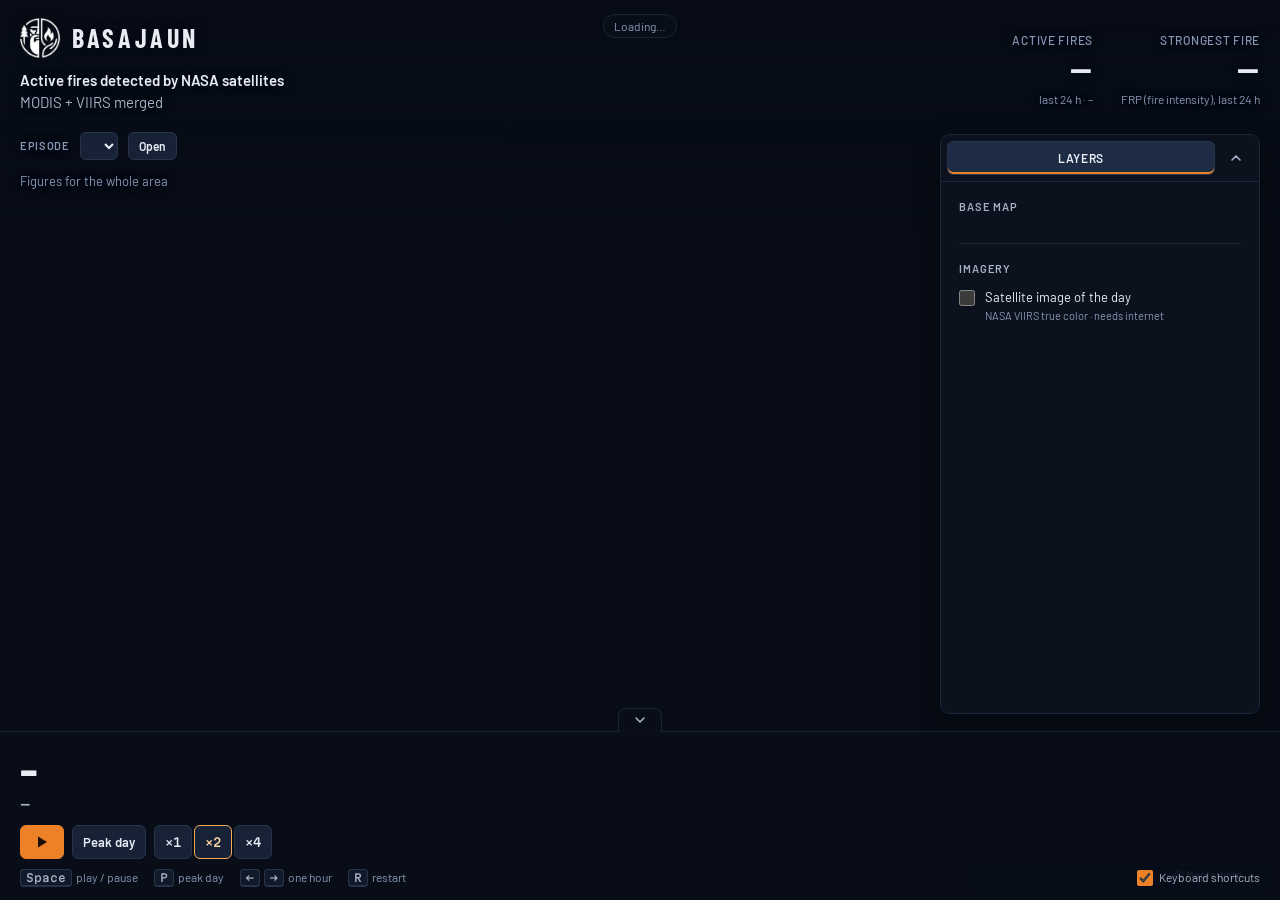
==== commit 302e91b3: "Brand: Basajaun logo and name The Basajaun emblem (from basajaun.png, cut above its lettering) sits " ====
--- a/web/index.html
+++ b/web/index.html
@@ -3,7 +3,9 @@
 <head>
   <meta charset="utf-8">
   <meta name="viewport" content="width=device-width, initial-scale=1, viewport-fit=cover">
-  <title>Ulinautas — Fire hotspots</title>
+  <title>Basajaun — Fire hotspots</title>
+  <link rel="icon" type="image/png" sizes="32x32" href="img/favicon-32.png">
+  <link rel="apple-touch-icon" href="img/apple-touch-icon.png">
   <link rel="preconnect" href="https://fonts.googleapis.com">
   <link rel="preconnect" href="https://fonts.gstatic.com" crossorigin>
   <link rel="stylesheet" href="https://fonts.googleapis.com/css2?family=Barlow:wght@400;500;600&family=Barlow+Condensed:wght@500;600;700&family=Martian+Mono:wght@400;500&display=swap">
@@ -29,8 +31,8 @@
   <header class="head">
     <div class="title">
       <h1 class="wordmark">
-        <svg width="22" height="22" viewBox="0 0 22 22" aria-hidden="true"><circle cx="11" cy="11" r="9.5" fill="none" stroke="#ec8128" stroke-width="1.5"/><circle cx="11" cy="11" r="4.2" fill="#ffd9a8"/></svg>
-        Ulinautas
+        <img class="emblem" src="img/basajaun-emblem.png" width="40" height="40" alt="">
+        Basajaun
       </h1>
       <p class="caption"><strong>Active fires detected by NASA satellites</strong><br><span id="caption-scope">MODIS + VIIRS merged</span></p>
       <div class="episode-row">
--- a/web/style.css
+++ b/web/style.css
@@ -33,7 +33,9 @@
   font: 15px/1.4 var(--font-ui);
   overflow: hidden;
 }
-#map { position: fixed; inset: 0; z-index: -1; } /* last in the DOM after the header (reading order), first on screen */
+#map { position: fixed; inset: 0; }
+/* Stacking: map (auto) < header (1, lets clicks through) < floating UI (2+). The header comes before the map in the DOM
+   (reading order), so everything drawn above the map says so explicitly. Never put the map below 0: the body would catch its clicks. */
 /* `particles` layers (layers/particles.js): own canvas above the map, never catches the mouse */
 .particles-canvas { position: absolute; inset: 0; width: 100%; height: 100%; pointer-events: none; z-index: 2; transition: opacity .3s; }
 .maplibregl-ctrl-attrib { background: rgba(7, 12, 22, .7) !important; color: var(--ink-3); font: 11px var(--font-ui); }
@@ -48,14 +50,15 @@
   /* Header text can sit on the light Topo base map: a dark halo keeps it readable (WCAG 1.4.3) */
   text-shadow: 0 0 3px #070c16, 0 0 8px #070c16;
   pointer-events: none;
+  z-index: 1;
 }
 .title { min-width: 0; }
 .wordmark {
   margin: 0; font: 700 26px/1 var(--font-display); letter-spacing: .14em; text-transform: uppercase;
-  display: flex; align-items: center; gap: 10px;
-}
-.wordmark svg { flex: none; }
-.caption { margin: 8px 0 0; color: var(--ink-2); font-size: 15px; line-height: 1.45; }
+  display: flex; align-items: center; gap: 12px;
+}
+.wordmark .emblem { flex: none; width: 40px; height: 40px; filter: drop-shadow(0 0 4px #070c16); } /* white on transparent: a dark halo keeps it on the light base map */
+.caption { margin: 12px 0 0; color: var(--ink-2); font-size: 15px; line-height: 1.45; }
 .caption strong { color: var(--ink); font-weight: 600; }
 
 .readouts { display: flex; gap: 28px; text-align: right; }
@@ -82,7 +85,7 @@
 
 /* ---------- Timeline: the strip-chart recorder ---------- */
 .timeline {
-  position: fixed; left: 0; right: 0; bottom: 0;
+  position: fixed; z-index: 2; left: 0; right: 0; bottom: 0;
   padding: 14px var(--gutter-r) calc(14px + env(safe-area-inset-bottom, 0px)) var(--gutter-l);
   background: var(--band); border-top: 1px solid var(--grid);
   display: grid; grid-template-columns: auto 1fr; gap: 10px 24px; align-items: end;
@@ -117,7 +120,7 @@
 }
 
 /* ---------- Episode row ---------- */
-.episode-row { display: flex; align-items: center; gap: 10px; flex-wrap: wrap; margin-top: 10px; }
+.episode-row { display: flex; align-items: center; gap: 10px; flex-wrap: wrap; margin-top: 18px; }
 .episode-row .episode-pick { margin-top: 0; }
 
 /* ---------- Episode selector ---------- */
@@ -127,7 +130,8 @@
   background: #172236; border: 1px solid var(--land-edge); border-radius: 6px; padding: 4px 8px; }
 
 /* ---------- Scope: whole area or visible area ---------- */
-.scope { margin: 8px 0 0; display: flex; align-items: center; gap: 10px; flex-wrap: wrap; font-size: 13px; color: var(--ink-3); pointer-events: auto; }
+.scope { margin: 12px 0 0; display: flex; align-items: center; gap: 10px; flex-wrap: wrap; font-size: 13px; color: var(--ink-3); }
+.scope button { pointer-events: auto; } /* only the button catches clicks: the line itself lets the map through */
 .scope.visible-area #scope-text { color: var(--frp-4); }
 .scope button {
   font: 600 12px var(--font-ui); color: var(--ink); background: #172236; border: 1px solid var(--land-edge);
@@ -158,7 +162,7 @@
 
 /* ---------- Status badge ---------- */
 .status {
-  position: fixed; left: 50%; transform: translateX(-50%); top: calc(14px + env(safe-area-inset-top, 0px));
+  position: fixed; z-index: 2; left: 50%; transform: translateX(-50%); top: calc(14px + env(safe-area-inset-top, 0px));
   margin: 0; padding: 4px 10px; border-radius: 999px;
   background: var(--band); border: 1px solid var(--grid); color: var(--ink-3); font: 12px var(--font-ui);
 }
@@ -166,7 +170,7 @@
 
 /* ---------- Map unavailable ---------- */
 .map-error {
-  position: fixed; left: 50%; top: 45%; transform: translate(-50%, -50%); margin: 0;
+  position: fixed; z-index: 2; left: 50%; top: 45%; transform: translate(-50%, -50%); margin: 0;
   max-width: 420px; text-align: center; color: var(--ink-2); font-size: 15px;
   background: var(--band); border: 1px solid #4a3420; border-radius: 8px; padding: 16px 18px;
 }
@@ -205,13 +209,14 @@
 @media (max-width: 760px) {
   .head { padding: 10px var(--gutter-r) 18px var(--gutter-l); gap: 6px; }
   .wordmark { font-size: 20px; }
-  .caption { font-size: 12px; margin-top: 4px; }
+  .wordmark .emblem { width: 32px; height: 32px; }
+  .caption { font-size: 12px; margin-top: 6px; }
   .caption strong { display: none; }
   .caption br { display: none; }
-  .episode-row { margin-top: 6px; gap: 8px; }
-  .episode-pick { font-size: 0; gap: 0; }
+  .episode-row { margin-top: 10px; gap: 8px; }
+  .episode-pick { position: absolute; width: 1px; height: 1px; overflow: hidden; clip-path: inset(50%); white-space: nowrap; } /* label kept for screen readers */
   .episode-select { font-size: 12px; max-width: 220px; padding: 3px 6px; }
-  .scope { margin-top: 4px; font-size: 11px; }
+  .scope { margin-top: 8px; font-size: 11px; }
   .readouts { gap: 18px; }
   .readout dt { font-size: 10px; }
   .readout dd { font-size: 22px; margin-top: 2px; }
@@ -325,12 +330,12 @@
 .alerts-detail .none { margin: 0; font-size: 13px; color: var(--ink-3); }
 
 /* ---------- Map panel: one panel, two tabs (Layers, Alerts) ----------
-   Desktop: a column on the left, between the header and the timeline (heights measured in app.js).
+   Desktop: a column on the right, under the header figures, above the timeline (heights measured in app.js).
    Mobile: the same panel as a bottom sheet above the timeline. Spacing on a 4 px scale:
    4–8 inside a layer, 14 + a rule between groups, so each theme reads as its own block. */
 .panel {
-  position: fixed; z-index: 3; left: var(--gutter-l); width: 300px;
-  top: calc(var(--head-h, 170px) + 8px); bottom: calc(var(--tl-h, 170px) + 12px);
+  position: fixed; z-index: 3; right: var(--gutter-r); width: 320px;
+  top: calc(var(--figures-h, 110px) + 24px); bottom: calc(var(--tl-h, 170px) + 16px);
   display: flex; flex-direction: column;
   background: #0b111d; /* opaque: text never sits on the map */ border: 1px solid var(--grid); border-radius: 10px;
   box-shadow: 0 8px 24px rgba(0, 0, 0, .35); overflow: hidden;
@@ -364,19 +369,19 @@
 .panel-body[hidden] { display: none; }
 
 /* Layers tab: one block per theme */
-#tp-layers { padding: 0 14px 16px; }
-.group { margin: 0; padding: 14px 0 0; border: 0; min-width: 0; }
-.group + .group, #layer-list > .group, #layer-list + .group { margin-top: 14px; border-top: 1px solid var(--grid); }
-.group > legend { float: left; width: 100%; padding: 0; margin: 0 0 10px; font: 600 11px var(--font-ui); letter-spacing: .08em; text-transform: uppercase; color: var(--ink-2); }
+#tp-layers { padding: 0 18px 20px; }
+.group { margin: 0; padding: 18px 0 0; border: 0; min-width: 0; }
+.group + .group, #layer-list > .group, #layer-list + .group { margin-top: 18px; border-top: 1px solid var(--grid); }
+.group > legend { float: left; width: 100%; padding: 0; margin: 0 0 12px; font: 600 11px var(--font-ui); letter-spacing: .08em; text-transform: uppercase; color: var(--ink-2); }
 .group > legend + * { clear: both; }
 .basemap-switch { display: flex; gap: 4px; margin: 0; }
-.layer-row + .layer-row { margin-top: 6px; }
+.layer-row + .layer-row { margin-top: 10px; }
 label.layer { display: grid; grid-template-columns: 16px 1fr; gap: 10px; align-items: start; min-height: 24px; padding: 2px 0; cursor: pointer; font: 13px/1.35 var(--font-ui); color: var(--ink); }
 label.layer input { width: 16px; height: 16px; margin: 1px 0 0; accent-color: var(--frp-3); cursor: pointer; }
 label.layer small { display: block; margin-top: 2px; font-size: 11px; color: var(--ink-3); }
 label.layer.loading span::after { content: " · loading…"; font-size: 11px; color: var(--frp-4); }
 /* Legend of a ticked layer, tucked under its name */
-.layer-legend { margin: 4px 0 6px 7px; padding: 2px 0 2px 18px; border-left: 1px solid var(--grid); }
+.layer-legend { margin: 6px 0 4px 7px; padding: 2px 0 2px 18px; border-left: 1px solid var(--grid); }
 .legend-items { list-style: none; margin: 0; padding: 0; display: grid; gap: 4px; font: 12px/1.3 var(--font-ui); color: var(--ink-2); }
 .legend-items li { display: flex; align-items: center; gap: 8px; }
 .legend-items i { flex: none; }
@@ -389,18 +394,18 @@
 .legend-note { margin: 4px 0 0; font-size: 11px; font-style: italic; color: var(--ink-3); }
 
 /* Alerts tab: summary + controls, then the list (or one fire's detail) */
-.alerts-head { display: grid; gap: 10px; padding: 12px 14px; border-bottom: 1px solid var(--grid); }
+.alerts-head { display: grid; gap: 12px; padding: 16px 18px; border-bottom: 1px solid var(--grid); }
 .alerts-summary { margin: 0; font-size: 13px; color: var(--ink-2); }
 .alerts-summary:empty { display: none; }
 .alert-filters { display: flex; flex-wrap: wrap; gap: 6px; width: auto; padding: 0; background: none; border: 0; border-radius: 0; position: static; }
 .alerts.detail .alerts-head { display: none; }
-#alerts-list { list-style: none; margin: 0; padding: 6px 8px 12px; display: grid; gap: 2px; }
+#alerts-list { list-style: none; margin: 0; padding: 8px 10px 14px; display: grid; gap: 4px; }
 #alerts-list .none { padding: 8px; font-size: 13px; color: var(--ink-3); }
-.alerts-detail { padding: 12px 14px 16px; overflow: visible; }
-
-/* Date of the satellite image: bottom right, above the timeline */
+.alerts-detail { padding: 14px 18px 20px; overflow: visible; }
+
+/* Date of the satellite image: bottom left, above the timeline */
 .sat-badge {
-  position: fixed; right: var(--gutter-r); bottom: calc(var(--tl-h, 170px) + 12px); margin: 0;
+  position: fixed; z-index: 2; left: var(--gutter-l); bottom: calc(var(--tl-h, 170px) + 16px); margin: 0;
   padding: 4px 10px; border-radius: 999px; background: var(--band); border: 1px solid var(--grid);
   color: var(--ink-2); font: 12px var(--font-ui);
 }
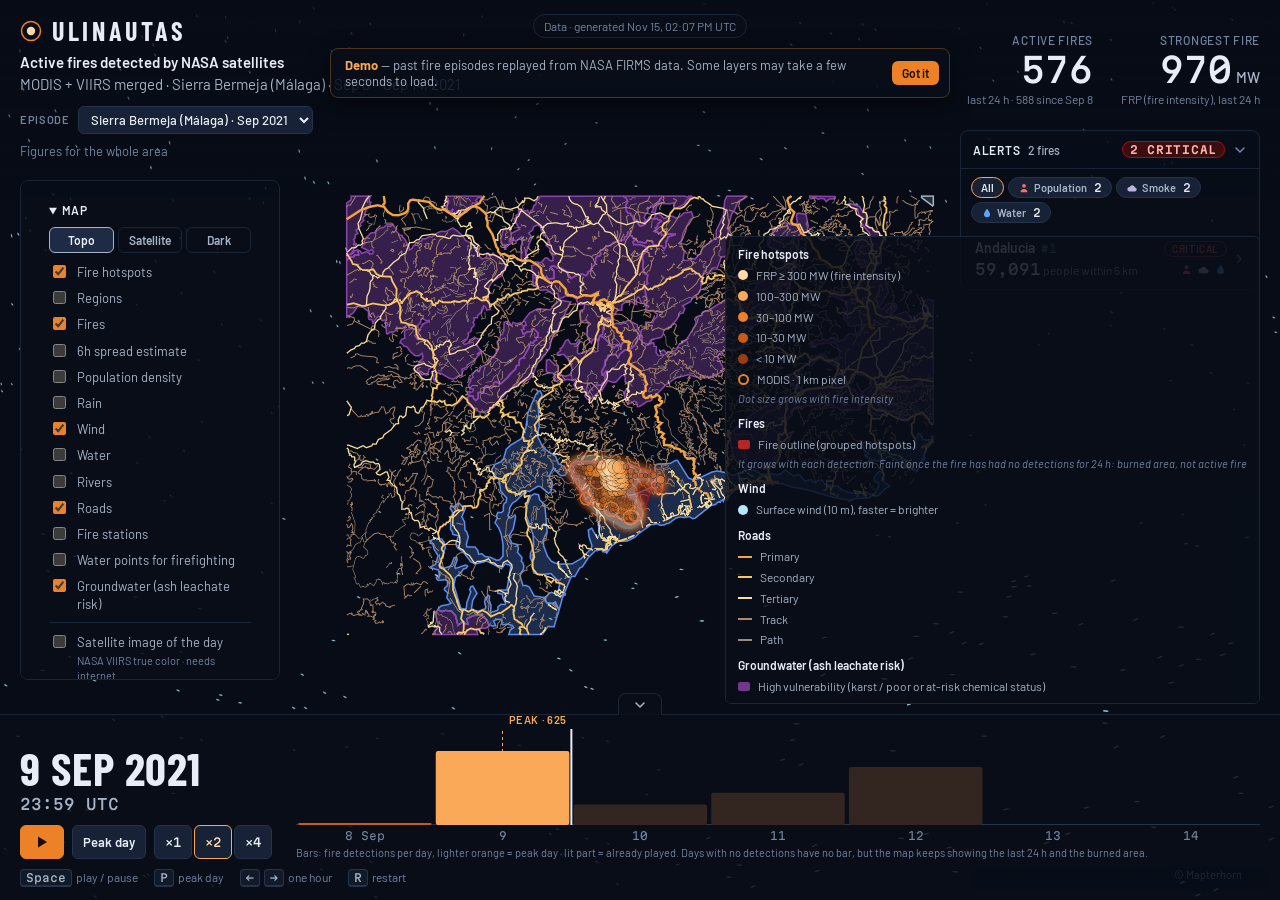
==== commit fe7e57e1: "Front: wind on by default and frozen while paused, R keeps pause state, timeline legend, burned-area" ====
--- a/web/index.html
+++ b/web/index.html
@@ -3,9 +3,7 @@
 <head>
   <meta charset="utf-8">
   <meta name="viewport" content="width=device-width, initial-scale=1, viewport-fit=cover">
-  <title>Basajaun — Fire hotspots</title>
-  <link rel="icon" type="image/png" sizes="32x32" href="img/favicon-32.png">
-  <link rel="apple-touch-icon" href="img/apple-touch-icon.png">
+  <title>Ulinautas — Fire hotspots</title>
   <link rel="preconnect" href="https://fonts.googleapis.com">
   <link rel="preconnect" href="https://fonts.gstatic.com" crossorigin>
   <link rel="stylesheet" href="https://fonts.googleapis.com/css2?family=Barlow:wght@400;500;600&family=Barlow+Condensed:wght@500;600;700&family=Martian+Mono:wght@400;500&display=swap">
@@ -26,82 +24,74 @@
   <link rel="preload" href="data/episodes.json" as="fetch" crossorigin>
 </head>
 <body>
-  <a class="skip-link" href="#timeline">Skip to playback controls</a>
   <!-- Design reference: docs/mockup/index.html (validated) and docs/demo-script.md -->
+  <div id="map" role="img" aria-label="Map of the demo area showing satellite fire detections"></div>
+  <p id="map-error" class="map-error" hidden></p>
+
   <header class="head">
     <div class="title">
       <h1 class="wordmark">
-        <img class="emblem" src="img/basajaun-emblem.png" width="40" height="40" alt="">
-        Basajaun
+        <svg width="22" height="22" viewBox="0 0 22 22" aria-hidden="true"><circle cx="11" cy="11" r="9.5" fill="none" stroke="#ec8128" stroke-width="1.5"/><circle cx="11" cy="11" r="4.2" fill="#ffd9a8"/></svg>
+        Ulinautas
       </h1>
       <p class="caption"><strong>Active fires detected by NASA satellites</strong><br><span id="caption-scope">MODIS + VIIRS merged</span></p>
       <div class="episode-row">
-        <label class="episode-pick" for="episode-select">Episode</label> <select id="episode-select" class="episode-select"></select> <button type="button" id="episode-go" class="episode-go">Open</button>
+        <label class="episode-pick">Episode <select id="episode-select" aria-label="Fire episode"></select></label>
       </div>
-      <p class="scope" id="scope"><span id="scope-text" role="status">Figures for the whole area</span> <button type="button" id="scope-reset" hidden>Show whole area</button></p>
+      <p class="scope" id="scope"><span id="scope-text">Figures for the whole area</span> <button type="button" id="scope-reset" hidden>Show whole area</button></p>
     </div>
     <dl class="readouts">
       <div class="readout">
         <dt>Active fires</dt>
         <dd id="r-active">–</dd>
-        <dd class="sub">last 24 h · <span id="r-total">–</span></dd>
+        <div class="sub">last 24 h · <span id="r-total">–</span></div>
       </div>
       <div class="readout">
         <dt>Strongest fire</dt>
         <dd id="r-frp">–</dd>
-        <dd class="sub">FRP (fire intensity), last 24 h</dd>
+        <div class="sub">FRP (fire intensity), last 24 h</div>
       </div>
     </dl>
   </header>
 
-  <main id="main">
-  <div id="map" role="region" aria-label="Map of the episode area showing satellite fire detections" aria-describedby="map-help"></div>
-  <p id="map-help" class="sr-only">Arrow keys pan the map, plus and minus zoom, once the map has focus. The figures, alerts and the daily table below give the same information as the map.</p>
-  <p id="map-error" class="map-error" role="alert" hidden></p>
-
-  <p id="status" class="status" role="status">Loading…</p>
+  <p id="status" class="status">Loading…</p>
 
   <div class="demo-banner" id="demo-banner" role="status" hidden>
     <span><b>Demo</b> — past fire episodes replayed from NASA FIRMS data. Some layers may take a few seconds to load.</span>
-    <button type="button" id="demo-banner-close">Got it</button>
+    <button type="button" id="demo-banner-close" aria-label="Close this message">Got it</button>
   </div>
 
-  <!-- One panel, two tabs (UI review: the Map, Alerts and Legend panels overlapped). Mobile: the same panel as a bottom sheet. -->
-  <aside id="panel" class="panel" aria-label="Map panel">
-    <div class="panel-bar">
-      <div class="tabs" role="tablist" aria-label="Map panel">
-        <button type="button" role="tab" id="tab-layers" aria-controls="tp-layers" aria-selected="true">Layers</button>
-        <button type="button" role="tab" id="tab-alerts" aria-controls="tp-alerts" aria-selected="false" tabindex="-1" hidden>Alerts <span class="count" id="alerts-count">0</span></button>
-      </div>
-      <button type="button" class="panel-fold" id="panel-fold" aria-expanded="true" aria-controls="panel-body" aria-label="Hide the panel">
-        <svg width="14" height="14" viewBox="0 0 14 14" aria-hidden="true"><path d="M3 9l4-4 4 4" fill="none" stroke="currentColor" stroke-width="1.6" stroke-linecap="round" stroke-linejoin="round"/></svg>
-      </button>
-    </div>
-    <div class="panel-body" id="panel-body">
-      <div role="tabpanel" id="tp-layers" class="tabpanel" aria-labelledby="tab-layers">
-        <fieldset class="group">
-          <legend>Base map</legend>
-          <div class="basemap-switch" id="basemap-switch" role="group" aria-label="Base map"></div>
-        </fieldset>
-        <div id="layer-list"></div>
-        <fieldset class="group">
-          <legend>Imagery</legend>
-          <label class="layer"><input type="checkbox" id="satellite-toggle"> <span>Satellite image of the day <small>NASA VIIRS true color · needs internet</small></span></label>
-        </fieldset>
-      </div>
-      <div role="tabpanel" id="tp-alerts" class="tabpanel alerts" aria-labelledby="tab-alerts" hidden>
-        <div class="alerts-head">
-          <p class="alerts-summary" id="alerts-title"></p>
-          <label class="layer"><input type="checkbox" id="labels-toggle"> <span>Show on the map <small>circles + people within 5 km</small></span></label>
-          <div class="alert-filters" id="alerts-filters" hidden></div>
-        </div>
-        <ol id="alerts-list"></ol>
-        <div class="alerts-detail" id="alerts-detail"></div>
-      </div>
+  <aside class="alerts" id="alerts" aria-label="Population alerts" hidden>
+    <button type="button" id="alerts-toggle" aria-expanded="true" aria-controls="alerts-body">
+      <span class="lbl">Alerts</span><span id="alerts-title"></span><span id="alerts-count">0</span>
+      <svg class="chev" width="14" height="14" viewBox="0 0 14 14" aria-hidden="true"><path d="M3 5l4 4 4-4" fill="none" stroke="currentColor" stroke-width="1.6" stroke-linecap="round" stroke-linejoin="round"/></svg>
+    </button>
+    <div id="alerts-body">
+      <div class="alert-filters" id="alerts-filters" hidden></div>
+      <ol id="alerts-list"></ol>
+      <div class="alerts-detail" id="alerts-detail"></div>
     </div>
   </aside>
 
+  <aside id="panel-layers" class="layers-panel map-panel" aria-label="Map layers">
+    <details id="panel-details" open>
+      <summary>Map</summary>
+      <div class="basemap-switch" id="basemap-switch" role="radiogroup" aria-label="Base map"></div>
+      <div id="layer-list"></div>
+      <label><input type="checkbox" id="satellite-toggle"> Satellite image of the day <small>NASA VIIRS true color · needs internet</small></label>
+      <label><input type="checkbox" id="labels-toggle"> Alerts on the map <small>circles + people within 5 km (the list stays on the right)</small></label>
+    </details>
+  </aside>
+
+  <aside class="legend" id="legend" aria-label="Legend" hidden></aside>
   <p class="sat-badge" id="sat-badge" hidden></p>
+
+  <!-- Mobile only: one bottom sheet at a time -->
+  <nav class="mobile-bar" id="mobile-bar" aria-label="Map panels">
+    <button type="button" data-sheet="layers" aria-pressed="false">Layers</button>
+    <button type="button" data-sheet="alerts" aria-pressed="false">Alerts <span id="mb-alerts">0</span></button>
+    <button type="button" data-sheet="legend" aria-pressed="false">Legend</button>
+  </nav>
 
   <section id="timeline" class="timeline" aria-label="Playback">
     <button type="button" class="tl-fold" id="tl-fold" aria-expanded="true" aria-controls="strip" title="Hide the chart" aria-label="Hide the chart">
@@ -113,10 +103,10 @@
         <div class="time" id="c-time">–</div>
       </div>
       <div class="controls">
-        <button type="button" class="btn play" id="b-play" aria-label="Play" aria-keyshortcuts="Space">
+        <button type="button" class="btn play" id="b-play" aria-label="Play">
           <svg width="16" height="16" viewBox="0 0 16 16" aria-hidden="true" id="i-play"><path d="M4 2.5v11l9-5.5z" fill="currentColor"/></svg>
         </button>
-        <button type="button" class="btn" id="b-peak" title="Jump to the day with the most fires (P)" aria-keyshortcuts="P">Peak day</button>
+        <button type="button" class="btn" id="b-peak" title="Jump to the day with the most fires (P)">Peak day</button>
         <div class="speed" role="group" aria-label="Playback speed">
           <button type="button" class="btn" data-speed="3" aria-pressed="false">×1</button>
           <button type="button" class="btn" data-speed="8" aria-pressed="true">×2</button>
@@ -125,18 +115,16 @@
       </div>
     </div>
     <div class="strip" id="strip">
-      <svg id="chart" viewBox="0 0 1400 96" preserveAspectRatio="none" tabindex="0" role="slider" aria-label="Playback time, over the fires-per-day chart" aria-describedby="days-table-caption"></svg>
+      <svg id="chart" viewBox="0 0 1400 96" preserveAspectRatio="none" role="img" aria-label="Fires per day"></svg>
       <div class="days" id="days"></div>
+      <p class="strip-caption">Bars: fire detections per day, lighter orange = peak day · lit part = already played. Days with no detections have no bar, but the map keeps showing the last 24 h and the burned area.</p>
       <div class="tip" id="tip" hidden></div>
-      <table class="sr-only" id="days-table"><caption id="days-table-caption">Fires detected per day. Arrow keys move one hour, Page Up and Page Down one day, Home and End to the start or the end.</caption><thead><tr><th scope="col">Day</th><th scope="col">Fires</th></tr></thead><tbody></tbody></table>
     </div>
-    <div class="keys">
+    <div class="keys" aria-hidden="true">
       <span><kbd>Space</kbd>play / pause</span><span><kbd>P</kbd>peak day</span>
       <span><kbd>←</kbd><kbd>→</kbd>one hour</span><span><kbd>R</kbd>restart</span>
-      <label class="keys-toggle"><input type="checkbox" id="shortcuts-toggle" checked> Keyboard shortcuts</label>
     </div>
   </section>
-  </main>
 
 </body>
 </html>
--- a/web/style.css
+++ b/web/style.css
@@ -8,7 +8,7 @@
   --grid: #1a2538;
   --ink: #e8edf5;
   --ink-2: #a7b3c6;
-  --ink-3: #8797b3; /* ≥ 4.5:1 on every panel and hover background (WCAG 1.4.3) */
+  --ink-3: #7484a0;
   --band: rgba(9, 14, 25, 0.86);
   /* Fire intensity (FRP), one hue, dark to light = weak to strong (validated, dataviz ordinal check) */
   --frp-1: #9a3d12; /* < 10 MW */
@@ -34,8 +34,6 @@
   overflow: hidden;
 }
 #map { position: fixed; inset: 0; }
-/* Stacking: map (auto) < header (1, lets clicks through) < floating UI (2+). The header comes before the map in the DOM
-   (reading order), so everything drawn above the map says so explicitly. Never put the map below 0: the body would catch its clicks. */
 /* `particles` layers (layers/particles.js): own canvas above the map, never catches the mouse */
 .particles-canvas { position: absolute; inset: 0; width: 100%; height: 100%; pointer-events: none; z-index: 2; transition: opacity .3s; }
 .maplibregl-ctrl-attrib { background: rgba(7, 12, 22, .7) !important; color: var(--ink-3); font: 11px var(--font-ui); }
@@ -46,19 +44,16 @@
   position: fixed; top: env(safe-area-inset-top, 0px); left: 0; right: 0;
   display: flex; justify-content: space-between; align-items: flex-start; gap: 24px;
   padding: 18px var(--gutter-r) 40px var(--gutter-l);
-  background: linear-gradient(to bottom, rgba(7, 12, 22, .94) 0%, rgba(7, 12, 22, .86) 65%, rgba(7, 12, 22, 0));
-  /* Header text can sit on the light Topo base map: a dark halo keeps it readable (WCAG 1.4.3) */
-  text-shadow: 0 0 3px #070c16, 0 0 8px #070c16;
+  background: linear-gradient(to bottom, rgba(7, 12, 22, .92), rgba(7, 12, 22, 0));
   pointer-events: none;
-  z-index: 1;
 }
 .title { min-width: 0; }
 .wordmark {
   margin: 0; font: 700 26px/1 var(--font-display); letter-spacing: .14em; text-transform: uppercase;
-  display: flex; align-items: center; gap: 12px;
-}
-.wordmark .emblem { flex: none; width: 40px; height: 40px; filter: drop-shadow(0 0 4px #070c16); } /* white on transparent: a dark halo keeps it on the light base map */
-.caption { margin: 12px 0 0; color: var(--ink-2); font-size: 15px; line-height: 1.45; }
+  display: flex; align-items: center; gap: 10px;
+}
+.wordmark svg { flex: none; }
+.caption { margin: 8px 0 0; color: var(--ink-2); font-size: 15px; line-height: 1.45; }
 .caption strong { color: var(--ink); font-weight: 600; }
 
 .readouts { display: flex; gap: 28px; text-align: right; }
@@ -79,13 +74,40 @@
 .callout .big { font: 500 22px/1.1 var(--font-data); color: var(--frp-5); }
 
 /* ---------- City labels ---------- */
-.city { font: 500 12px var(--font-ui); color: var(--ink-2); text-shadow: 0 0 2px #070c16, 0 0 3px #070c16, 0 0 6px #070c16; letter-spacing: .04em; pointer-events: none; white-space: nowrap; }
+.city { font: 500 12px var(--font-ui); color: var(--ink-3); letter-spacing: .04em; pointer-events: none; white-space: nowrap; }
 .city::before { content: ""; display: inline-block; width: 4px; height: 4px; border-radius: 50%; background: var(--ink-3); margin-right: 6px; vertical-align: middle; }
 .grid-label { font: 11px var(--font-data); color: #3b4b66; pointer-events: none; }
 
+/* ---------- Legend, on the map ---------- */
+.legend {
+  position: fixed; right: var(--gutter-r); bottom: 196px;
+  background: var(--band); border: 1px solid var(--grid); border-radius: 6px; padding: 10px 12px;
+  font-size: 12px; color: var(--ink-2);
+}
+.legend h2 { margin: 0 0 6px; font: 600 12px var(--font-ui); color: var(--ink); }
+.ramp { display: grid; grid-template-columns: repeat(5, 34px); gap: 2px; }
+.ramp i { height: 10px; border-radius: 2px; }
+.ramp-labels { display: grid; grid-template-columns: repeat(5, 34px); gap: 2px; margin-top: 3px; font: 10px var(--font-data); color: var(--ink-3); }
+.sensors { display: flex; gap: 14px; margin-top: 8px; }
+.sensors span { display: inline-flex; align-items: center; gap: 6px; }
+.dot { width: 9px; height: 9px; border-radius: 50%; background: var(--frp-3); }
+.ring { width: 11px; height: 11px; border-radius: 50%; border: 2px solid var(--frp-3); }
+
+/* ---------- Collapsed side tools (open on pause) ---------- */
+.tools {
+  position: fixed; left: var(--gutter-l); top: 50%; transform: translateY(-50%);
+  display: flex; flex-direction: column; gap: 6px;
+}
+.tools button {
+  font: 600 12px var(--font-ui); letter-spacing: .06em; text-transform: uppercase;
+  color: var(--ink-2); background: var(--band); border: 1px solid var(--grid); border-radius: 6px;
+  padding: 8px 10px; cursor: pointer; text-align: left;
+}
+.tools button:hover { color: var(--ink); border-color: var(--land-edge); }
+
 /* ---------- Timeline: the strip-chart recorder ---------- */
 .timeline {
-  position: fixed; z-index: 2; left: 0; right: 0; bottom: 0;
+  position: fixed; left: 0; right: 0; bottom: 0;
   padding: 14px var(--gutter-r) calc(14px + env(safe-area-inset-bottom, 0px)) var(--gutter-l);
   background: var(--band); border-top: 1px solid var(--grid);
   display: grid; grid-template-columns: auto 1fr; gap: 10px 24px; align-items: end;
@@ -111,6 +133,7 @@
 .strip svg { display: block; width: 100%; height: 96px; overflow: visible; cursor: pointer; touch-action: none; }
 .strip .days { display: grid; grid-template-columns: repeat(14, 1fr); margin-top: 4px; font: 11px var(--font-data); color: var(--ink-3); }
 .strip .days span { text-align: center; }
+.strip-caption { margin: 4px 0 0; font: 11px var(--font-ui); color: var(--ink-3); }
 .keys { grid-column: 1 / -1; display: flex; flex-wrap: wrap; gap: 6px 16px; color: var(--ink-3); font-size: 12px; }
 .keys kbd { font: 500 11px var(--font-data); color: var(--ink-2); border: 1px solid var(--land-edge); border-bottom-width: 2px; border-radius: 4px; padding: 1px 5px; margin-right: 4px; background: #111a29; }
 .tip {
@@ -119,19 +142,29 @@
   font: 12px var(--font-ui); color: var(--ink); white-space: nowrap;
 }
 
+/* ---------- Map panel (always visible, left) ---------- */
+.layers-panel label.loading { color: var(--frp-4); }
+.layers-panel label.loading::after { content: "loading…"; grid-column: 2; font-size: 11px; color: var(--frp-4); }
+.map-panel { left: var(--gutter-l); top: 180px; transform: none; width: 240px; padding: 0; display: block; }
+.map-panel details { padding: 10px 14px; display: block; }
+.map-panel summary { cursor: pointer; font: 600 12px var(--font-ui); letter-spacing: .06em; text-transform: uppercase; color: var(--ink); }
+.map-panel details[open] summary { margin-bottom: 10px; }
+.map-panel details > label, .map-panel #layer-list { margin-top: 8px; }
+.map-panel details > label:first-of-type { border-top: 1px solid var(--grid); padding-top: 10px; }
+@media (max-width: 760px) { .map-panel { top: auto; bottom: 300px; width: auto; } }
+
 /* ---------- Episode row ---------- */
-.episode-row { display: flex; align-items: center; gap: 10px; flex-wrap: wrap; margin-top: 18px; }
+.episode-row { display: flex; align-items: center; gap: 10px; flex-wrap: wrap; margin-top: 10px; }
 .episode-row .episode-pick { margin-top: 0; }
 
 /* ---------- Episode selector ---------- */
 .episode-pick { display: inline-flex; align-items: center; gap: 8px; margin-top: 10px; font: 600 11px var(--font-ui);
   letter-spacing: .06em; text-transform: uppercase; color: var(--ink-3); pointer-events: auto; }
-.episode-select { min-height: 28px; pointer-events: auto; font: 500 13px var(--font-ui); letter-spacing: 0; text-transform: none; color: var(--ink);
+.episode-pick select { font: 500 13px var(--font-ui); letter-spacing: 0; text-transform: none; color: var(--ink);
   background: #172236; border: 1px solid var(--land-edge); border-radius: 6px; padding: 4px 8px; }
 
 /* ---------- Scope: whole area or visible area ---------- */
-.scope { margin: 12px 0 0; display: flex; align-items: center; gap: 10px; flex-wrap: wrap; font-size: 13px; color: var(--ink-3); }
-.scope button { pointer-events: auto; } /* only the button catches clicks: the line itself lets the map through */
+.scope { margin: 8px 0 0; display: flex; align-items: center; gap: 10px; flex-wrap: wrap; font-size: 13px; color: var(--ink-3); pointer-events: auto; }
 .scope.visible-area #scope-text { color: var(--frp-4); }
 .scope button {
   font: 600 12px var(--font-ui); color: var(--ink); background: #172236; border: 1px solid var(--land-edge);
@@ -146,11 +179,36 @@
   color: var(--ink-2); font: 600 12px var(--font-ui); cursor: pointer;
 }
 .basemap-switch button:hover { background: #1d2b44; }
-.basemap-switch button[aria-pressed="true"] { background: #1d2b44; color: var(--ink); border-color: var(--ink-2); }
+.basemap-switch button[aria-checked="true"] { background: #1d2b44; color: var(--ink); border-color: var(--ink-2); }
 .basemap-switch button:focus-visible { outline: 2px solid var(--focus); outline-offset: 1px; }
 
+/* ---------- Satellite image date ---------- */
+.sat-badge {
+  position: fixed; left: var(--gutter-l); bottom: 196px; margin: 0;
+  padding: 4px 10px; border-radius: 999px; background: var(--band); border: 1px solid var(--grid);
+  color: var(--ink-2); font: 12px var(--font-ui);
+}
+@media (max-width: 760px) { .sat-badge { bottom: auto; top: 200px; } }
+
+/* ---------- Population alerts ---------- */
+.alerts { position: fixed; right: var(--gutter-r); top: 130px; width: 280px; display: grid; justify-items: end; gap: 6px; }
+#alerts-toggle {
+  font: 600 12px var(--font-ui); letter-spacing: .06em; text-transform: uppercase; color: var(--ink-2);
+  background: var(--band); border: 1px solid var(--grid); border-radius: 6px; padding: 7px 10px; cursor: pointer;
+}
+#alerts-toggle span { font-family: var(--font-data); color: var(--ink); margin-left: 4px; }
+#alerts-toggle.has-critical { border-color: #a50f15; color: #ffb4a8; }
+#alerts-list { list-style: none; margin: 0; padding: 6px; width: 100%; max-height: 40vh; overflow: auto;
+  background: var(--band); border: 1px solid var(--grid); border-radius: 8px; display: grid; gap: 4px; }
+#alerts-list button { width: 100%; text-align: left; display: grid; gap: 2px; padding: 8px; border-radius: 6px;
+  background: none; border: 0; color: var(--ink); font: 13px var(--font-ui); cursor: pointer; }
+#alerts-list button:hover { background: #172236; }
+#alerts-list .risk { display: inline-flex; align-items: center; gap: 5px; font: 600 11px var(--font-ui); letter-spacing: .06em; text-transform: uppercase; color: var(--c); }
+#alerts-list .risk em { font-style: normal; }
+#alerts-list .who { font-size: 13px; }
 .alert-icon { width: 13px; height: 13px; flex: none; }
 .popup-msg { margin: 4px 0; font-size: 12px; max-width: 240px; }
+#alerts-list .when { color: var(--ink-3); font-size: 12px; }
 #alerts-list .none { color: var(--ink-3); padding: 8px; font-size: 13px; }
 .alert-mark { position: relative; width: 0; height: 0; display: none; }
 body.alert-labels .alert-mark { display: block; }
@@ -159,18 +217,31 @@
 .alert-mark.risk-high .halo { border-width: 1.5px; }
 .alert-mark .label { position: absolute; left: 30px; top: -10px; white-space: nowrap; font: 600 12px var(--font-ui);
   color: var(--ink); background: var(--band); border: 1px solid var(--c); border-radius: 4px; padding: 2px 6px; pointer-events: none; }
+@media (max-width: 760px) { .alerts { top: auto; bottom: 250px; width: calc(100vw - 40px); } }
 
 /* ---------- Status badge ---------- */
 .status {
-  position: fixed; z-index: 2; left: 50%; transform: translateX(-50%); top: calc(14px + env(safe-area-inset-top, 0px));
+  position: fixed; left: 50%; transform: translateX(-50%); top: calc(14px + env(safe-area-inset-top, 0px));
   margin: 0; padding: 4px 10px; border-radius: 999px;
   background: var(--band); border: 1px solid var(--grid); color: var(--ink-3); font: 12px var(--font-ui);
 }
 .status.warn { color: var(--frp-4); border-color: #4a3420; }
 
+/* ---------- Layers panel ---------- */
+.layers-panel {
+  position: fixed; left: calc(var(--gutter-l) + 92px); top: 50%; transform: translateY(-50%);
+  width: 260px; background: var(--band); border: 1px solid var(--grid); border-radius: 8px; padding: 12px 14px;
+  font-size: 13px; color: var(--ink-2); display: grid; gap: 10px;
+}
+.layers-panel h2 { margin: 0; font: 600 12px var(--font-ui); letter-spacing: .06em; text-transform: uppercase; color: var(--ink); }
+.layers-panel label { display: grid; grid-template-columns: auto 1fr; gap: 2px 8px; align-items: start; cursor: pointer; }
+.layers-panel small { grid-column: 2; color: var(--ink-3); font-size: 11px; }
+.layers-panel input { accent-color: var(--frp-3); margin-top: 2px; }
+#layer-list { display: grid; gap: 8px; }
+
 /* ---------- Map unavailable ---------- */
 .map-error {
-  position: fixed; z-index: 2; left: 50%; top: 45%; transform: translate(-50%, -50%); margin: 0;
+  position: fixed; left: 50%; top: 45%; transform: translate(-50%, -50%); margin: 0;
   max-width: 420px; text-align: center; color: var(--ink-2); font-size: 15px;
   background: var(--band); border: 1px solid #4a3420; border-radius: 8px; padding: 16px 18px;
 }
@@ -183,7 +254,10 @@
   .readouts { text-align: left; gap: 28px; }
   .readout dd { font-size: 26px; }
   .readout .sub { font-size: 11px; }
-  .speed, .keys { display: none; }
+  .legend { right: auto; left: var(--gutter-l); bottom: 206px; padding: 8px 10px; }
+  .legend h2 { font-size: 11px; }
+  .legend .sensors { display: none; }
+  .tools, .speed, .keys { display: none; }
   .timeline { grid-template-columns: 1fr; gap: 8px; padding-top: 10px; }
   .clock { display: flex; align-items: center; justify-content: space-between; gap: 12px; min-width: 0; }
   .clock .date { font-size: 26px; white-space: nowrap; }
@@ -191,9 +265,22 @@
   .controls { margin-top: 0; gap: 6px; }
   .strip svg { height: 72px; }
   .strip .days { font-size: 10px; }
+  .strip-caption { font-size: 10px; }
   .status { display: none; }
 }
 
+/* ---------- Legend items (from the manifest) ---------- */
+.legend { max-height: 52vh; overflow: auto; }
+.legend .legend-item .area { width: 12px; height: 9px; border-radius: 2px; background: var(--c); opacity: .8; }
+.legend .legend-item .line { width: 14px; height: 0; border-top: 2px solid var(--c); border-radius: 0; background: none; }
+.legend .legend-item .arrow { width: 12px; height: 12px; color: var(--c); background: none; display: inline-flex; }
+.legend .legend-item .arrow svg { width: 12px; height: 12px; }
+.legend .legend-note { margin-top: 3px; font-size: 11px; color: var(--ink-3); font-style: italic; }
+.legend h2:not(:first-child) { margin-top: 10px; }
+.legend .legend-item { display: flex; align-items: center; gap: 8px; margin-top: 4px; }
+.legend .legend-item .dot { width: 10px; height: 10px; border-radius: 50%; background: var(--c); }
+.legend .legend-item .ring { width: 11px; height: 11px; border-radius: 50%; border: 2px solid var(--c); background: none; }
+.legend h2 + .legend-item { margin-top: 0; }
 .maplibregl-popup-content { background: #0f1828; color: var(--ink); border: 1px solid var(--land-edge); font: 13px var(--font-ui); }
 .maplibregl-popup-tip { border-top-color: #0f1828 !important; border-bottom-color: #0f1828 !important; }
 .maplibregl-popup-close-button { color: var(--ink-2); }
@@ -205,26 +292,51 @@
 .strip .days small { font-size: inherit; }
 @media (max-width: 760px) { .strip .days small { display: none; } }
 
-/* ---------- Mobile pass: compact header, visible map, panel as a bottom sheet ---------- */
+/* ---------- Mobile pass: compact header, visible map, bottom sheets ---------- */
+.mobile-bar { display: none; }
 @media (max-width: 760px) {
+  :root { --tl-h: 158px; --bar-h: 44px; }
   .head { padding: 10px var(--gutter-r) 18px var(--gutter-l); gap: 6px; }
   .wordmark { font-size: 20px; }
-  .wordmark .emblem { width: 32px; height: 32px; }
-  .caption { font-size: 12px; margin-top: 6px; }
+  .caption { font-size: 12px; margin-top: 4px; }
   .caption strong { display: none; }
   .caption br { display: none; }
-  .episode-row { margin-top: 10px; gap: 8px; }
-  .episode-pick { position: absolute; width: 1px; height: 1px; overflow: hidden; clip-path: inset(50%); white-space: nowrap; } /* label kept for screen readers */
-  .episode-select { font-size: 12px; max-width: 220px; padding: 3px 6px; }
-  .scope { margin-top: 8px; font-size: 11px; }
+  .episode-row { margin-top: 6px; gap: 8px; }
+  .episode-pick { font-size: 0; gap: 0; }
+  .episode-pick select { font-size: 12px; max-width: 220px; padding: 3px 6px; }
+  .scope { margin-top: 4px; font-size: 11px; }
   .readouts { gap: 18px; }
   .readout dt { font-size: 10px; }
   .readout dd { font-size: 22px; margin-top: 2px; }
   .readout .sub { display: none; }
 
+  /* Panels are hidden until their sheet is open */
+  .map-panel, .alerts, .legend { display: none !important; }
+  body.sheet-layers .map-panel, body.sheet-alerts .alerts, body.sheet-legend .legend {
+    display: block !important; position: fixed; left: 12px; right: 12px; top: auto; width: auto; transform: none;
+    bottom: calc(var(--tl-h) + var(--bar-h) + 8px); max-height: 46vh; overflow: auto; z-index: 6;
+    box-shadow: 0 -6px 24px rgba(0, 0, 0, .5);
+  }
+  body.sheet-layers .map-panel summary { display: none; }
+  body.sheet-alerts #alerts-toggle { display: none; }
+  body.sheet-alerts #alerts-list { max-height: none; }
+  .sat-badge { top: auto; bottom: calc(var(--tl-h) + var(--bar-h) + 8px); }
+
+  .mobile-bar {
+    display: flex; gap: 6px; position: fixed; left: 0; right: 0; bottom: var(--tl-h); z-index: 7;
+    padding: 6px 12px; background: var(--band); border-top: 1px solid var(--grid);
+  }
+  .mobile-bar button {
+    flex: 1; height: 32px; font: 600 12px var(--font-ui); letter-spacing: .04em; text-transform: uppercase;
+    color: var(--ink-2); background: #172236; border: 1px solid var(--land-edge); border-radius: 6px;
+  }
+  .mobile-bar button[aria-pressed="true"] { color: var(--frp-5); border-color: var(--frp-4); }
+  .mobile-bar span { font-family: var(--font-data); color: var(--ink); }
+  .timeline { min-height: var(--tl-h); }
 }
 
 /* ---------- Alert type filters ---------- */
+.alert-filters { display: flex; flex-wrap: wrap; gap: 4px; width: 100%; padding: 6px; background: var(--band); border: 1px solid var(--grid); border-radius: 8px; }
 .alert-filters button { display: inline-flex; align-items: center; gap: 4px; font: 600 11px var(--font-ui); color: var(--ink-2);
   background: #172236; border: 1px solid var(--land-edge); border-radius: 999px; padding: 3px 9px; cursor: pointer; }
 .alert-filters button svg { width: 12px; height: 12px; color: var(--c, var(--ink-2)); }
@@ -239,14 +351,38 @@
 }
 .demo-banner b { color: var(--frp-4); }
 .demo-banner button { flex: none; font: 600 12px var(--font-ui); color: #1a0c03; background: var(--frp-3); border: 0; border-radius: 6px; padding: 5px 10px; cursor: pointer; }
-@media (max-width: 760px) { .demo-banner { top: auto; bottom: calc(var(--tl-h, 160px) + 64px); font-size: 12px; } }
+@media (max-width: 760px) { .demo-banner { top: auto; bottom: calc(var(--tl-h) + var(--bar-h) + 8px); font-size: 12px; } }
 
 /* ---------- Alert window: one row per fire, sticky filters, counts ---------- */
+.alerts { max-height: calc(100vh - 360px); display: flex; flex-direction: column; align-items: stretch; }
 .alert-filters { position: sticky; top: 0; z-index: 1; }
 .alert-filters .n { font: 500 11px var(--font-data); color: var(--ink); margin-left: 3px; }
 #alerts-list { flex: 1 1 auto; min-height: 0; }
+#alerts-list .fire-head { width: 100%; text-align: left; display: grid; gap: 2px; padding: 8px; border-radius: 6px;
+  background: none; border: 0; color: var(--ink); font: 13px var(--font-ui); cursor: pointer; }
+#alerts-list .fire-head:hover, .fire-row:focus-within .fire-head { background: #172236; }
+#alerts-list .risk { gap: 6px; }
+#alerts-list .risk em { font-style: normal; margin-right: 2px; }
 #alerts-list .type { display: inline-flex; color: var(--c); }
+.fire-details { list-style: none; margin: 0 0 6px; padding: 0 8px 0 12px; display: grid; gap: 4px; font-size: 12px; color: var(--ink-2); }
+.fire-details li { display: flex; gap: 6px; align-items: flex-start; }
+.fire-details li svg { color: var(--c); margin-top: 2px; }
 .alert-mark.hot .halo { border-width: 3px; box-shadow: 0 0 22px var(--c); opacity: 1; }
+
+/* ---------- Alert panel header: folds filters + list ---------- */
+#alerts-toggle { align-self: stretch; display: flex; align-items: center; gap: 8px; width: 100%; text-align: left; padding: 8px 10px; }
+#alerts-toggle:hover { color: var(--ink); border-color: var(--land-edge); }
+#alerts-toggle .lbl { color: var(--ink); margin: 0; font-family: var(--font-ui); }
+#alerts-toggle #alerts-title { flex: 1; margin: 0; font: 500 12px var(--font-ui); letter-spacing: 0; text-transform: none; color: var(--ink-2); }
+#alerts-toggle #alerts-count { margin: 0; padding: 1px 7px; border-radius: 999px; background: #172236; border: 1px solid var(--land-edge); font-size: 11px; }
+#alerts-toggle.has-critical #alerts-count { background: #3a0d10; border-color: #a50f15; color: #ffb4a8; }
+#alerts-toggle .chev { flex: none; color: var(--ink-3); transition: transform .15s ease; }
+.alerts.folded #alerts-toggle .chev { transform: rotate(-90deg); }
+#alerts-body { display: flex; flex-direction: column; gap: 6px; min-height: 0; flex: 1 1 auto; }
+@media (max-width: 760px) { body.sheet-alerts #alerts-body { display: flex !important; } }
+
+/* ---------- Map panel: anchored under the header, unfolds downward ---------- */
+.layers-panel.map-panel { left: var(--gutter-l); top: 180px; transform: none; max-height: calc(100vh - 400px); overflow: auto; }
 
 /* ---------- Timeline fold: clock and controls only ---------- */
 .tl-fold svg { transition: transform .15s ease; }
@@ -258,7 +394,11 @@
 body.tl-folded .clock .date { font-size: 26px; }
 body.tl-folded .clock .time { margin-top: 0; }
 body.tl-folded .controls { margin-top: 0; }
+body.tl-folded .legend { bottom: 76px; }
+body.tl-folded .alerts { max-height: calc(100vh - 230px); }
+body.tl-folded .layers-panel.map-panel { max-height: calc(100vh - 280px); }
 @media (max-width: 760px) {
+  body.tl-folded { --tl-h: 56px; }
   body.tl-folded .clock .date { font-size: 20px; }
 }
 
@@ -284,14 +424,19 @@
 #alerts-list .ppl { font: 500 15px var(--font-data); color: var(--ink); font-variant-numeric: tabular-nums; }
 #alerts-list .types { display: inline-flex; gap: 4px; flex: none; }
 #alerts-list .r3 { font-size: 11px; color: var(--ink-3); }
+#alerts-toggle #alerts-count { white-space: nowrap; }
 
 /* ---------- Timeline fold: a small tab on the top edge ---------- */
-.tl-fold { position: absolute; left: 50%; top: -24px; transform: translateX(-50%); width: 44px; height: 24px; padding: 0;
+.tl-fold { position: absolute; left: 50%; top: -22px; transform: translateX(-50%); width: 44px; height: 22px; padding: 0;
   display: inline-flex; align-items: center; justify-content: center; cursor: pointer;
   color: var(--ink-2); background: var(--band); border: 1px solid var(--grid); border-bottom: 0; border-radius: 8px 8px 0 0; }
 .tl-fold:hover { color: var(--ink); }
 
 /* ---------- Alerts: one panel, list or one fire's detail ---------- */
+.alerts { width: 300px; gap: 0; background: var(--band); border: 1px solid var(--grid); border-radius: 8px; overflow: hidden; }
+#alerts-toggle { border: 0; border-radius: 0; background: none; padding: 10px 12px; }
+.alerts:not(.folded) #alerts-toggle { border-bottom: 1px solid var(--grid); }
+#alerts-body { gap: 0; }
 .alert-filters { background: none; border: 0; border-radius: 0; padding: 8px 10px 4px; }
 #alerts-list { background: none; border: 0; border-radius: 0; max-height: none; flex: 1 1 auto; min-height: 0; padding: 4px 6px 8px; gap: 1px; }
 .alerts.detail .alert-filters, .alerts.detail #alerts-list { display: none; }
@@ -310,9 +455,9 @@
   border: 0; border-radius: 6px; background: none; color: var(--ink-2); font: 600 12px var(--font-ui); cursor: pointer; }
 .alerts-detail .back:hover { color: var(--ink); background: #172236; }
 .alerts-detail .d-head { display: flex; align-items: center; gap: 8px; }
-.alerts-detail h2 { margin: 0; font: 600 18px/1.2 var(--font-ui); color: var(--ink); flex: 1; min-width: 0; }
+.alerts-detail h3 { margin: 0; font: 600 18px/1.2 var(--font-ui); color: var(--ink); flex: 1; min-width: 0; }
 .alerts-detail .fid { font: 12px var(--font-data); color: var(--ink-3); }
-.alerts-detail h3 { margin: 0 0 6px; font: 600 11px var(--font-ui); letter-spacing: .06em; text-transform: uppercase; color: var(--ink-3); }
+.alerts-detail h4 { margin: 0 0 6px; font: 600 11px var(--font-ui); letter-spacing: .06em; text-transform: uppercase; color: var(--ink-3); }
 .alerts-detail .rings { display: grid; grid-template-columns: repeat(3, 1fr); gap: 8px; margin: 0; }
 .alerts-detail .rings dt { font-size: 11px; color: var(--ink-3); }
 .alerts-detail .rings dd { margin: 2px 0 0; font: 500 17px var(--font-data); color: var(--ink); font-variant-numeric: tabular-nums; }
@@ -328,131 +473,5 @@
 .alerts-detail .facts dt { color: var(--ink-3); }
 .alerts-detail .facts dd { margin: 0; color: var(--ink); font-variant-numeric: tabular-nums; }
 .alerts-detail .none { margin: 0; font-size: 13px; color: var(--ink-3); }
-
-/* ---------- Map panel: one panel, two tabs (Layers, Alerts) ----------
-   Desktop: a column on the right, under the header figures, above the timeline (heights measured in app.js).
-   Mobile: the same panel as a bottom sheet above the timeline. Spacing on a 4 px scale:
-   4–8 inside a layer, 14 + a rule between groups, so each theme reads as its own block. */
-.panel {
-  position: fixed; z-index: 3; right: var(--gutter-r); width: 320px;
-  top: calc(var(--figures-h, 110px) + 24px); bottom: calc(var(--tl-h, 170px) + 16px);
-  display: flex; flex-direction: column;
-  background: #0b111d; /* opaque: text never sits on the map */ border: 1px solid var(--grid); border-radius: 10px;
-  box-shadow: 0 8px 24px rgba(0, 0, 0, .35); overflow: hidden;
-}
-.panel.folded { bottom: auto; }
-.panel-bar { flex: none; display: flex; align-items: center; gap: 4px; padding: 6px; border-bottom: 1px solid var(--grid); }
-.panel.folded .panel-bar { border-bottom: 0; }
-.tabs { flex: 1; display: flex; gap: 4px; min-width: 0; }
-.tabs [role="tab"] {
-  flex: 1; min-height: 34px; padding: 0 10px; display: inline-flex; align-items: center; justify-content: center; gap: 6px;
-  font: 600 12px var(--font-ui); letter-spacing: .06em; text-transform: uppercase; white-space: nowrap;
-  color: var(--ink-2); background: none; border: 1px solid transparent; border-radius: 6px; cursor: pointer;
-}
-.tabs [role="tab"]:hover { color: var(--ink); background: #172236; }
-/* Selected = filled + an amber underline, not color alone */
-.tabs [role="tab"][aria-selected="true"] { color: var(--ink); background: #1d2b44; border-color: var(--land-edge); box-shadow: inset 0 -2px 0 var(--frp-3); }
-.panel.folded .tabs [role="tab"][aria-selected="true"] { box-shadow: none; background: #172236; }
-.tabs .count {
-  font: 500 11px var(--font-data); letter-spacing: 0; text-transform: none; color: var(--ink);
-  padding: 1px 7px; border-radius: 999px; background: #172236; border: 1px solid var(--land-edge);
-}
-.tabs .has-critical .count { background: #3a0d10; border-color: #a50f15; color: #ffb4a8; }
-.panel-fold {
-  flex: none; width: 34px; height: 34px; display: inline-flex; align-items: center; justify-content: center;
-  color: var(--ink-2); background: none; border: 0; border-radius: 6px; cursor: pointer;
-}
-.panel-fold:hover { color: var(--ink); background: #172236; }
-.panel-fold svg { transition: transform .15s ease; }
-.panel.folded .panel-fold svg { transform: rotate(180deg); }
-.panel-body { flex: 1 1 auto; min-height: 0; overflow: auto; overscroll-behavior: contain; }
-.panel-body[hidden] { display: none; }
-
-/* Layers tab: one block per theme */
-#tp-layers { padding: 0 18px 20px; }
-.group { margin: 0; padding: 18px 0 0; border: 0; min-width: 0; }
-.group + .group, #layer-list > .group, #layer-list + .group { margin-top: 18px; border-top: 1px solid var(--grid); }
-.group > legend { float: left; width: 100%; padding: 0; margin: 0 0 12px; font: 600 11px var(--font-ui); letter-spacing: .08em; text-transform: uppercase; color: var(--ink-2); }
-.group > legend + * { clear: both; }
-.basemap-switch { display: flex; gap: 4px; margin: 0; }
-.layer-row + .layer-row { margin-top: 10px; }
-label.layer { display: grid; grid-template-columns: 16px 1fr; gap: 10px; align-items: start; min-height: 24px; padding: 2px 0; cursor: pointer; font: 13px/1.35 var(--font-ui); color: var(--ink); }
-label.layer input { width: 16px; height: 16px; margin: 1px 0 0; accent-color: var(--frp-3); cursor: pointer; }
-label.layer small { display: block; margin-top: 2px; font-size: 11px; color: var(--ink-3); }
-label.layer.loading span::after { content: " · loading…"; font-size: 11px; color: var(--frp-4); }
-/* Legend of a ticked layer, tucked under its name */
-.layer-legend { margin: 6px 0 4px 7px; padding: 2px 0 2px 18px; border-left: 1px solid var(--grid); }
-.legend-items { list-style: none; margin: 0; padding: 0; display: grid; gap: 4px; font: 12px/1.3 var(--font-ui); color: var(--ink-2); }
-.legend-items li { display: flex; align-items: center; gap: 8px; }
-.legend-items i { flex: none; }
-.legend-items .dot { width: 10px; height: 10px; border-radius: 50%; background: var(--c); }
-.legend-items .ring { width: 11px; height: 11px; border-radius: 50%; border: 2px solid var(--c); }
-.legend-items .area { width: 12px; height: 9px; border-radius: 2px; background: var(--c); opacity: .8; }
-.legend-items .line { width: 14px; height: 0; border-top: 2px solid var(--c); }
-.legend-items .arrow { width: 12px; height: 12px; display: inline-flex; color: var(--c); }
-.legend-items .arrow svg { width: 12px; height: 12px; }
-.legend-note { margin: 4px 0 0; font-size: 11px; font-style: italic; color: var(--ink-3); }
-
-/* Alerts tab: summary + controls, then the list (or one fire's detail) */
-.alerts-head { display: grid; gap: 12px; padding: 16px 18px; border-bottom: 1px solid var(--grid); }
-.alerts-summary { margin: 0; font-size: 13px; color: var(--ink-2); }
-.alerts-summary:empty { display: none; }
-.alert-filters { display: flex; flex-wrap: wrap; gap: 6px; width: auto; padding: 0; background: none; border: 0; border-radius: 0; position: static; }
-.alerts.detail .alerts-head { display: none; }
-#alerts-list { list-style: none; margin: 0; padding: 8px 10px 14px; display: grid; gap: 4px; }
-#alerts-list .none { padding: 8px; font-size: 13px; color: var(--ink-3); }
-.alerts-detail { padding: 14px 18px 20px; overflow: visible; }
-
-/* Date of the satellite image: bottom left, above the timeline */
-.sat-badge {
-  position: fixed; z-index: 2; left: var(--gutter-l); bottom: calc(var(--tl-h, 170px) + 16px); margin: 0;
-  padding: 4px 10px; border-radius: 999px; background: var(--band); border: 1px solid var(--grid);
-  color: var(--ink-2); font: 12px var(--font-ui);
-}
-
-@media (max-width: 760px) {
-  .panel {
-    left: 0; right: 0; width: auto; top: auto; bottom: var(--tl-h, 160px); max-height: 55vh;
-    border-width: 1px 0 0; border-radius: 12px 12px 0 0; box-shadow: 0 -6px 24px rgba(0, 0, 0, .5);
-  }
-  .panel-bar { padding: 6px 8px; }
-  .panel.folded { bottom: var(--tl-h, 160px); }
-  /* The panel bar sits on the timeline's top edge: its fold tab would cover it */
-  .tl-fold { display: none; }
-  .sat-badge { top: calc(var(--head-h, 170px) + 8px); bottom: auto; }
-}
-
-/* ---------- Accessibility (WCAG 2.2 AA) ---------- */
-.sr-only {
-  position: absolute !important; width: 1px; height: 1px; padding: 0; margin: -1px;
-  overflow: hidden; clip: rect(0 0 0 0); clip-path: inset(50%); white-space: nowrap; border: 0;
-}
-/* 2.4.1: first Tab stop, visible only when focused */
-.skip-link {
-  position: fixed; left: var(--gutter-l); top: 8px; z-index: 20; transform: translateY(-200%);
-  padding: 8px 12px; border-radius: 6px; background: var(--frp-5); color: #1a0c03; font: 600 14px var(--font-ui); text-decoration: none;
-}
-.skip-link:focus { transform: none; }
-.episode-go {
-  min-height: 28px; pointer-events: auto; font: 600 12px var(--font-ui); color: var(--ink); background: #172236;
-  border: 1px solid var(--land-edge); border-radius: 6px; padding: 3px 10px; cursor: pointer;
-}
-.episode-go:hover { background: #1d2b44; }
-/* 2.5.8: every pointer target at least 24 × 24 px */
-.scope button, .alert-filters button, .alerts-detail .back, .basemap-switch button, .demo-banner button, .maplibregl-popup-close-button {
-  min-height: 24px; min-width: 24px;
-}
-.keys-toggle { display: inline-flex; align-items: center; gap: 6px; margin-left: auto; cursor: pointer; color: var(--ink-2); }
-.keys-toggle input { accent-color: var(--frp-3); width: 16px; height: 16px; margin: 0; }
-/* The chart is a slider: the focus ring goes around the whole strip */
-.strip svg:focus-visible { outline: 2px solid var(--focus); outline-offset: 4px; border-radius: 2px; }
-.halo:focus-visible { outline-offset: 3px; }
-/* 2.3.3 / comfort: no slides or fades for visitors who ask for less motion */
-@media (prefers-reduced-motion: reduce) {
-  *, *::before, *::after { transition-duration: 0.01ms !important; animation-duration: 0.01ms !important; animation-iteration-count: 1 !important; scroll-behavior: auto !important; }
-}
-/* Windows high contrast: keep focus and panel edges visible */
-@media (forced-colors: active) {
-  :focus-visible { outline: 2px solid CanvasText; }
-  .btn[aria-pressed="true"], .basemap-switch button[aria-pressed="true"], .alert-filters button[aria-pressed="true"] { outline: 2px solid Highlight; }
-}
+@media (max-width: 760px) { body.sheet-alerts .alerts { display: flex !important; flex-direction: column; } }
+@media (max-width: 760px) { .tl-fold { top: calc(-22px - var(--bar-h)); } }
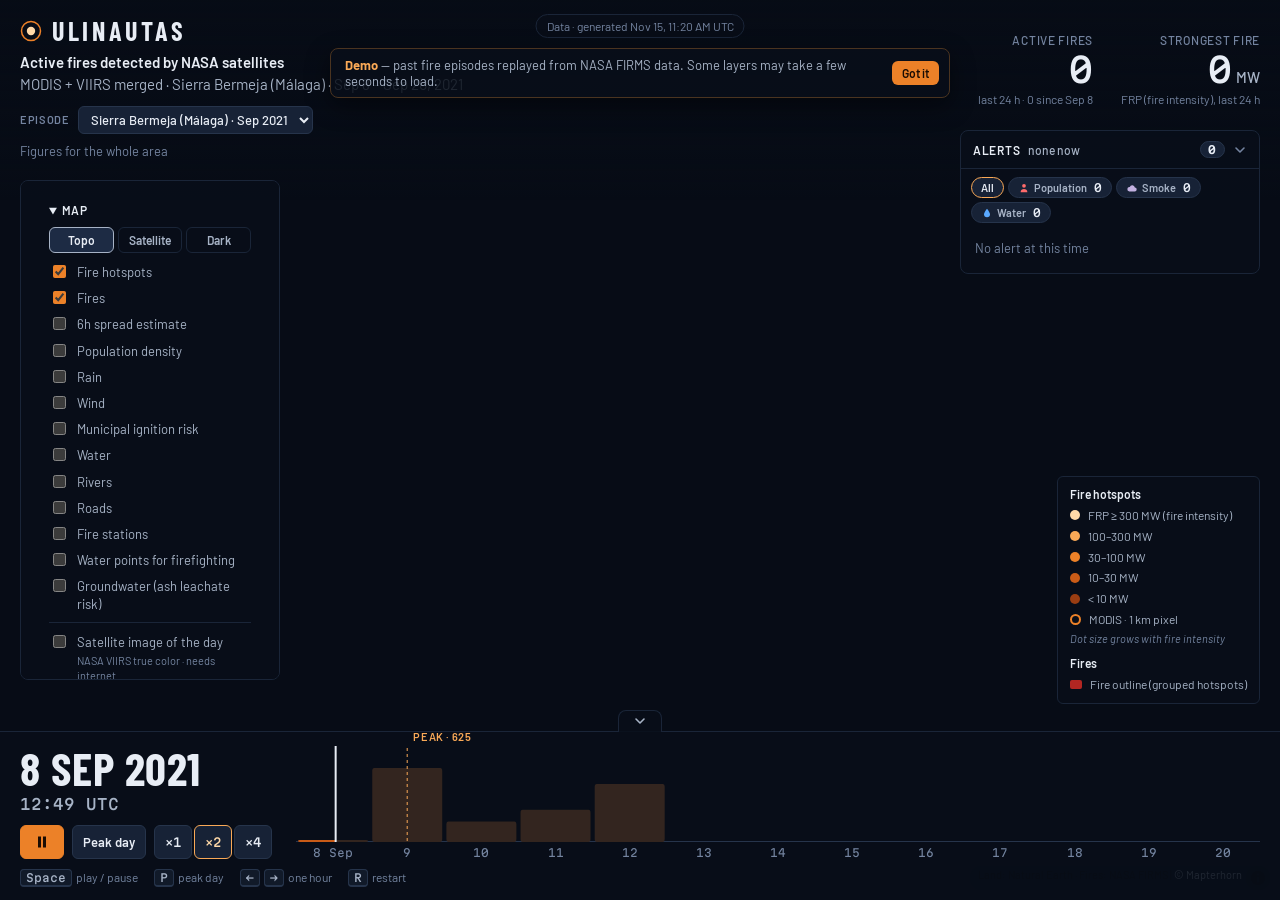
==== commit 68ec2491: "Merge pull request #90 from Maj-e/integrar-ia3-dev Integrar ia3 dev" ====
--- a/web/index.html
+++ b/web/index.html
@@ -117,7 +117,6 @@
     <div class="strip" id="strip">
       <svg id="chart" viewBox="0 0 1400 96" preserveAspectRatio="none" role="img" aria-label="Fires per day"></svg>
       <div class="days" id="days"></div>
-      <p class="strip-caption">Bars: fire detections per day, lighter orange = peak day · lit part = already played. Days with no detections have no bar, but the map keeps showing the last 24 h and the burned area.</p>
       <div class="tip" id="tip" hidden></div>
     </div>
     <div class="keys" aria-hidden="true">
--- a/web/style.css
+++ b/web/style.css
@@ -133,7 +133,6 @@
 .strip svg { display: block; width: 100%; height: 96px; overflow: visible; cursor: pointer; touch-action: none; }
 .strip .days { display: grid; grid-template-columns: repeat(14, 1fr); margin-top: 4px; font: 11px var(--font-data); color: var(--ink-3); }
 .strip .days span { text-align: center; }
-.strip-caption { margin: 4px 0 0; font: 11px var(--font-ui); color: var(--ink-3); }
 .keys { grid-column: 1 / -1; display: flex; flex-wrap: wrap; gap: 6px 16px; color: var(--ink-3); font-size: 12px; }
 .keys kbd { font: 500 11px var(--font-data); color: var(--ink-2); border: 1px solid var(--land-edge); border-bottom-width: 2px; border-radius: 4px; padding: 1px 5px; margin-right: 4px; background: #111a29; }
 .tip {
@@ -265,7 +264,6 @@
   .controls { margin-top: 0; gap: 6px; }
   .strip svg { height: 72px; }
   .strip .days { font-size: 10px; }
-  .strip-caption { font-size: 10px; }
   .status { display: none; }
 }
 
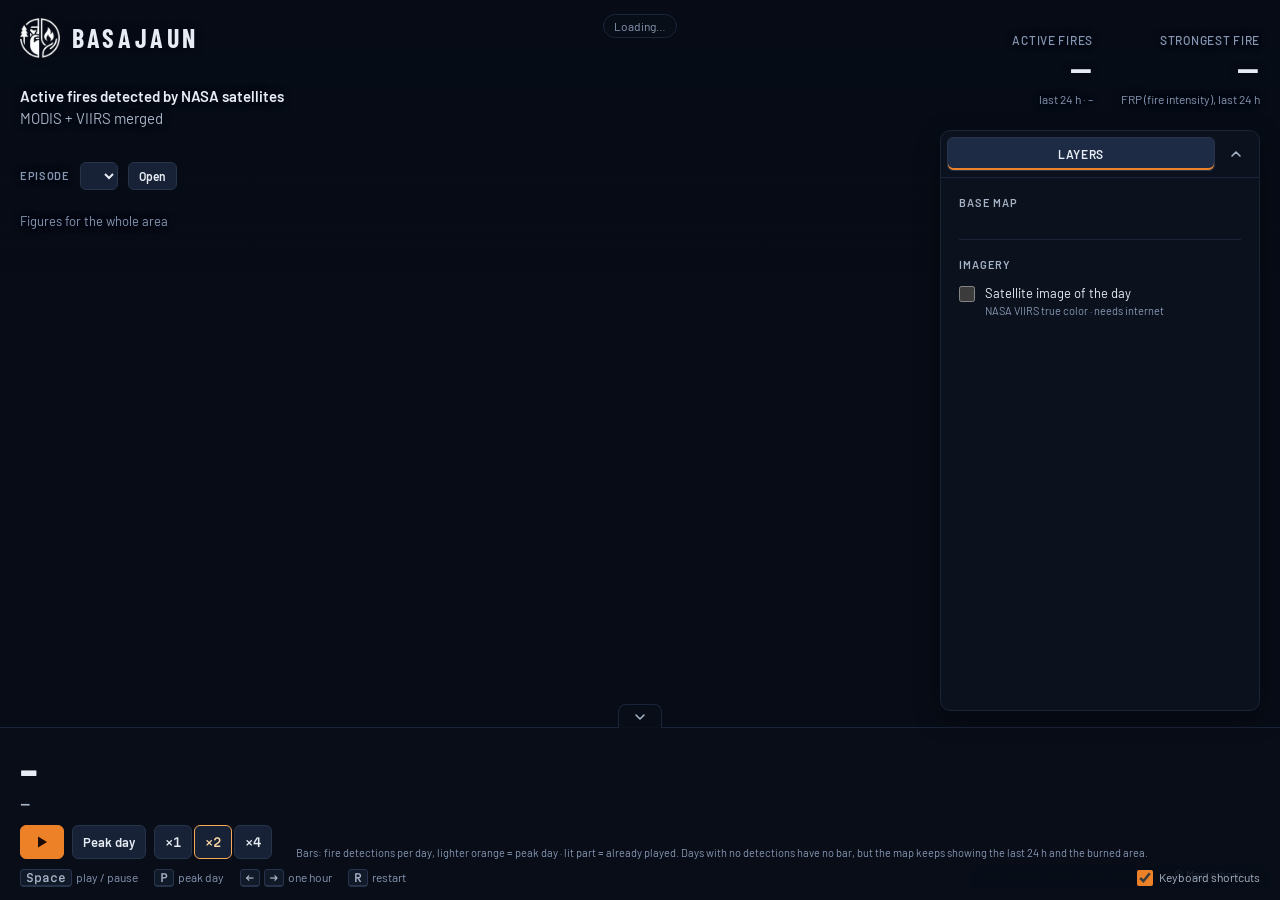
==== commit a91c0c2e: "Merge origin/dev into a11y/wcag (#88, #91) Conflicts: - config.js defaultLayers: hotspots, fires and" ====
--- a/web/index.html
+++ b/web/index.html
@@ -3,7 +3,9 @@
 <head>
   <meta charset="utf-8">
   <meta name="viewport" content="width=device-width, initial-scale=1, viewport-fit=cover">
-  <title>Ulinautas — Fire hotspots</title>
+  <title>Basajaun — Fire hotspots</title>
+  <link rel="icon" type="image/png" sizes="32x32" href="img/favicon-32.png">
+  <link rel="apple-touch-icon" href="img/apple-touch-icon.png">
   <link rel="preconnect" href="https://fonts.googleapis.com">
   <link rel="preconnect" href="https://fonts.gstatic.com" crossorigin>
   <link rel="stylesheet" href="https://fonts.googleapis.com/css2?family=Barlow:wght@400;500;600&family=Barlow+Condensed:wght@500;600;700&family=Martian+Mono:wght@400;500&display=swap">
@@ -24,74 +26,82 @@
   <link rel="preload" href="data/episodes.json" as="fetch" crossorigin>
 </head>
 <body>
+  <a class="skip-link" href="#timeline">Skip to playback controls</a>
   <!-- Design reference: docs/mockup/index.html (validated) and docs/demo-script.md -->
-  <div id="map" role="img" aria-label="Map of the demo area showing satellite fire detections"></div>
-  <p id="map-error" class="map-error" hidden></p>
-
   <header class="head">
     <div class="title">
       <h1 class="wordmark">
-        <svg width="22" height="22" viewBox="0 0 22 22" aria-hidden="true"><circle cx="11" cy="11" r="9.5" fill="none" stroke="#ec8128" stroke-width="1.5"/><circle cx="11" cy="11" r="4.2" fill="#ffd9a8"/></svg>
-        Ulinautas
+        <img class="emblem" src="img/basajaun-emblem.png" width="40" height="40" alt="">
+        Basajaun
       </h1>
       <p class="caption"><strong>Active fires detected by NASA satellites</strong><br><span id="caption-scope">MODIS + VIIRS merged</span></p>
       <div class="episode-row">
-        <label class="episode-pick">Episode <select id="episode-select" aria-label="Fire episode"></select></label>
+        <label class="episode-pick" for="episode-select">Episode</label> <select id="episode-select" class="episode-select"></select> <button type="button" id="episode-go" class="episode-go">Open</button>
       </div>
-      <p class="scope" id="scope"><span id="scope-text">Figures for the whole area</span> <button type="button" id="scope-reset" hidden>Show whole area</button></p>
+      <p class="scope" id="scope"><span id="scope-text" role="status">Figures for the whole area</span> <button type="button" id="scope-reset" hidden>Show whole area</button></p>
     </div>
     <dl class="readouts">
       <div class="readout">
         <dt>Active fires</dt>
         <dd id="r-active">–</dd>
-        <div class="sub">last 24 h · <span id="r-total">–</span></div>
+        <dd class="sub">last 24 h · <span id="r-total">–</span></dd>
       </div>
       <div class="readout">
         <dt>Strongest fire</dt>
         <dd id="r-frp">–</dd>
-        <div class="sub">FRP (fire intensity), last 24 h</div>
+        <dd class="sub">FRP (fire intensity), last 24 h</dd>
       </div>
     </dl>
   </header>
 
-  <p id="status" class="status">Loading…</p>
+  <main id="main">
+  <div id="map" role="region" aria-label="Map of the episode area showing satellite fire detections" aria-describedby="map-help"></div>
+  <p id="map-help" class="sr-only">Arrow keys pan the map, plus and minus zoom, once the map has focus. The figures, alerts and the daily table below give the same information as the map.</p>
+  <p id="map-error" class="map-error" role="alert" hidden></p>
+
+  <p id="status" class="status" role="status">Loading…</p>
 
   <div class="demo-banner" id="demo-banner" role="status" hidden>
     <span><b>Demo</b> — past fire episodes replayed from NASA FIRMS data. Some layers may take a few seconds to load.</span>
-    <button type="button" id="demo-banner-close" aria-label="Close this message">Got it</button>
+    <button type="button" id="demo-banner-close">Got it</button>
   </div>
 
-  <aside class="alerts" id="alerts" aria-label="Population alerts" hidden>
-    <button type="button" id="alerts-toggle" aria-expanded="true" aria-controls="alerts-body">
-      <span class="lbl">Alerts</span><span id="alerts-title"></span><span id="alerts-count">0</span>
-      <svg class="chev" width="14" height="14" viewBox="0 0 14 14" aria-hidden="true"><path d="M3 5l4 4 4-4" fill="none" stroke="currentColor" stroke-width="1.6" stroke-linecap="round" stroke-linejoin="round"/></svg>
-    </button>
-    <div id="alerts-body">
-      <div class="alert-filters" id="alerts-filters" hidden></div>
-      <ol id="alerts-list"></ol>
-      <div class="alerts-detail" id="alerts-detail"></div>
+  <!-- One panel, two tabs (UI review: the Map, Alerts and Legend panels overlapped). Mobile: the same panel as a bottom sheet. -->
+  <aside id="panel" class="panel" aria-label="Map panel">
+    <div class="panel-bar">
+      <div class="tabs" role="tablist" aria-label="Map panel">
+        <button type="button" role="tab" id="tab-layers" aria-controls="tp-layers" aria-selected="true">Layers</button>
+        <button type="button" role="tab" id="tab-alerts" aria-controls="tp-alerts" aria-selected="false" tabindex="-1" hidden>Alerts <span class="count" id="alerts-count">0</span></button>
+      </div>
+      <button type="button" class="panel-fold" id="panel-fold" aria-expanded="true" aria-controls="panel-body" aria-label="Hide the panel">
+        <svg width="14" height="14" viewBox="0 0 14 14" aria-hidden="true"><path d="M3 9l4-4 4 4" fill="none" stroke="currentColor" stroke-width="1.6" stroke-linecap="round" stroke-linejoin="round"/></svg>
+      </button>
+    </div>
+    <div class="panel-body" id="panel-body">
+      <div role="tabpanel" id="tp-layers" class="tabpanel" aria-labelledby="tab-layers">
+        <fieldset class="group">
+          <legend>Base map</legend>
+          <div class="basemap-switch" id="basemap-switch" role="group" aria-label="Base map"></div>
+        </fieldset>
+        <div id="layer-list"></div>
+        <fieldset class="group">
+          <legend>Imagery</legend>
+          <label class="layer"><input type="checkbox" id="satellite-toggle"> <span>Satellite image of the day <small>NASA VIIRS true color · needs internet</small></span></label>
+        </fieldset>
+      </div>
+      <div role="tabpanel" id="tp-alerts" class="tabpanel alerts" aria-labelledby="tab-alerts" hidden>
+        <div class="alerts-head">
+          <p class="alerts-summary" id="alerts-title"></p>
+          <label class="layer"><input type="checkbox" id="labels-toggle"> <span>Show on the map <small>circles + people within 5 km</small></span></label>
+          <div class="alert-filters" id="alerts-filters" hidden></div>
+        </div>
+        <ol id="alerts-list"></ol>
+        <div class="alerts-detail" id="alerts-detail"></div>
+      </div>
     </div>
   </aside>
 
-  <aside id="panel-layers" class="layers-panel map-panel" aria-label="Map layers">
-    <details id="panel-details" open>
-      <summary>Map</summary>
-      <div class="basemap-switch" id="basemap-switch" role="radiogroup" aria-label="Base map"></div>
-      <div id="layer-list"></div>
-      <label><input type="checkbox" id="satellite-toggle"> Satellite image of the day <small>NASA VIIRS true color · needs internet</small></label>
-      <label><input type="checkbox" id="labels-toggle"> Alerts on the map <small>circles + people within 5 km (the list stays on the right)</small></label>
-    </details>
-  </aside>
-
-  <aside class="legend" id="legend" aria-label="Legend" hidden></aside>
   <p class="sat-badge" id="sat-badge" hidden></p>
-
-  <!-- Mobile only: one bottom sheet at a time -->
-  <nav class="mobile-bar" id="mobile-bar" aria-label="Map panels">
-    <button type="button" data-sheet="layers" aria-pressed="false">Layers</button>
-    <button type="button" data-sheet="alerts" aria-pressed="false">Alerts <span id="mb-alerts">0</span></button>
-    <button type="button" data-sheet="legend" aria-pressed="false">Legend</button>
-  </nav>
 
   <section id="timeline" class="timeline" aria-label="Playback">
     <button type="button" class="tl-fold" id="tl-fold" aria-expanded="true" aria-controls="strip" title="Hide the chart" aria-label="Hide the chart">
@@ -103,10 +113,10 @@
         <div class="time" id="c-time">–</div>
       </div>
       <div class="controls">
-        <button type="button" class="btn play" id="b-play" aria-label="Play">
+        <button type="button" class="btn play" id="b-play" aria-label="Play" aria-keyshortcuts="Space">
           <svg width="16" height="16" viewBox="0 0 16 16" aria-hidden="true" id="i-play"><path d="M4 2.5v11l9-5.5z" fill="currentColor"/></svg>
         </button>
-        <button type="button" class="btn" id="b-peak" title="Jump to the day with the most fires (P)">Peak day</button>
+        <button type="button" class="btn" id="b-peak" title="Jump to the day with the most fires (P)" aria-keyshortcuts="P">Peak day</button>
         <div class="speed" role="group" aria-label="Playback speed">
           <button type="button" class="btn" data-speed="3" aria-pressed="false">×1</button>
           <button type="button" class="btn" data-speed="8" aria-pressed="true">×2</button>
@@ -115,15 +125,19 @@
       </div>
     </div>
     <div class="strip" id="strip">
-      <svg id="chart" viewBox="0 0 1400 96" preserveAspectRatio="none" role="img" aria-label="Fires per day"></svg>
+      <svg id="chart" viewBox="0 0 1400 96" preserveAspectRatio="none" tabindex="0" role="slider" aria-label="Playback time, over the fires-per-day chart" aria-describedby="days-table-caption"></svg>
       <div class="days" id="days"></div>
+      <p class="strip-caption">Bars: fire detections per day, lighter orange = peak day · lit part = already played. Days with no detections have no bar, but the map keeps showing the last 24 h and the burned area.</p>
       <div class="tip" id="tip" hidden></div>
+      <table class="sr-only" id="days-table"><caption id="days-table-caption">Fires detected per day. Arrow keys move one hour, Page Up and Page Down one day, Home and End to the start or the end.</caption><thead><tr><th scope="col">Day</th><th scope="col">Fires</th></tr></thead><tbody></tbody></table>
     </div>
-    <div class="keys" aria-hidden="true">
+    <div class="keys">
       <span><kbd>Space</kbd>play / pause</span><span><kbd>P</kbd>peak day</span>
       <span><kbd>←</kbd><kbd>→</kbd>one hour</span><span><kbd>R</kbd>restart</span>
+      <label class="keys-toggle"><input type="checkbox" id="shortcuts-toggle" checked> Keyboard shortcuts</label>
     </div>
   </section>
+  </main>
 
 </body>
 </html>
--- a/web/style.css
+++ b/web/style.css
@@ -8,7 +8,7 @@
   --grid: #1a2538;
   --ink: #e8edf5;
   --ink-2: #a7b3c6;
-  --ink-3: #7484a0;
+  --ink-3: #8797b3; /* ≥ 4.5:1 on every panel and hover background (WCAG 1.4.3) */
   --band: rgba(9, 14, 25, 0.86);
   /* Fire intensity (FRP), one hue, dark to light = weak to strong (validated, dataviz ordinal check) */
   --frp-1: #9a3d12; /* < 10 MW */
@@ -34,6 +34,8 @@
   overflow: hidden;
 }
 #map { position: fixed; inset: 0; }
+/* Stacking: map (auto) < header (1, lets clicks through) < floating UI (2+). The header comes before the map in the DOM
+   (reading order), so everything drawn above the map says so explicitly. Never put the map below 0: the body would catch its clicks. */
 /* `particles` layers (layers/particles.js): own canvas above the map, never catches the mouse */
 .particles-canvas { position: absolute; inset: 0; width: 100%; height: 100%; pointer-events: none; z-index: 2; transition: opacity .3s; }
 .maplibregl-ctrl-attrib { background: rgba(7, 12, 22, .7) !important; color: var(--ink-3); font: 11px var(--font-ui); }
@@ -44,16 +46,19 @@
   position: fixed; top: env(safe-area-inset-top, 0px); left: 0; right: 0;
   display: flex; justify-content: space-between; align-items: flex-start; gap: 24px;
   padding: 18px var(--gutter-r) 40px var(--gutter-l);
-  background: linear-gradient(to bottom, rgba(7, 12, 22, .92), rgba(7, 12, 22, 0));
+  background: linear-gradient(to bottom, rgba(7, 12, 22, .94) 0%, rgba(7, 12, 22, .86) 65%, rgba(7, 12, 22, 0));
+  /* Header text can sit on the light Topo base map: a dark halo keeps it readable (WCAG 1.4.3) */
+  text-shadow: 0 0 3px #070c16, 0 0 8px #070c16;
   pointer-events: none;
+  z-index: 1;
 }
 .title { min-width: 0; }
 .wordmark {
   margin: 0; font: 700 26px/1 var(--font-display); letter-spacing: .14em; text-transform: uppercase;
-  display: flex; align-items: center; gap: 10px;
-}
-.wordmark svg { flex: none; }
-.caption { margin: 8px 0 0; color: var(--ink-2); font-size: 15px; line-height: 1.45; }
+  display: flex; align-items: center; gap: 12px;
+}
+.wordmark .emblem { flex: none; width: 40px; height: 40px; filter: drop-shadow(0 0 4px #070c16); } /* white on transparent: a dark halo keeps it on the light base map */
+.caption { margin: 28px 0 0; color: var(--ink-2); font-size: 15px; line-height: 1.45; }
 .caption strong { color: var(--ink); font-weight: 600; }
 
 .readouts { display: flex; gap: 28px; text-align: right; }
@@ -74,40 +79,13 @@
 .callout .big { font: 500 22px/1.1 var(--font-data); color: var(--frp-5); }
 
 /* ---------- City labels ---------- */
-.city { font: 500 12px var(--font-ui); color: var(--ink-3); letter-spacing: .04em; pointer-events: none; white-space: nowrap; }
+.city { font: 500 12px var(--font-ui); color: var(--ink-2); text-shadow: 0 0 2px #070c16, 0 0 3px #070c16, 0 0 6px #070c16; letter-spacing: .04em; pointer-events: none; white-space: nowrap; }
 .city::before { content: ""; display: inline-block; width: 4px; height: 4px; border-radius: 50%; background: var(--ink-3); margin-right: 6px; vertical-align: middle; }
 .grid-label { font: 11px var(--font-data); color: #3b4b66; pointer-events: none; }
 
-/* ---------- Legend, on the map ---------- */
-.legend {
-  position: fixed; right: var(--gutter-r); bottom: 196px;
-  background: var(--band); border: 1px solid var(--grid); border-radius: 6px; padding: 10px 12px;
-  font-size: 12px; color: var(--ink-2);
-}
-.legend h2 { margin: 0 0 6px; font: 600 12px var(--font-ui); color: var(--ink); }
-.ramp { display: grid; grid-template-columns: repeat(5, 34px); gap: 2px; }
-.ramp i { height: 10px; border-radius: 2px; }
-.ramp-labels { display: grid; grid-template-columns: repeat(5, 34px); gap: 2px; margin-top: 3px; font: 10px var(--font-data); color: var(--ink-3); }
-.sensors { display: flex; gap: 14px; margin-top: 8px; }
-.sensors span { display: inline-flex; align-items: center; gap: 6px; }
-.dot { width: 9px; height: 9px; border-radius: 50%; background: var(--frp-3); }
-.ring { width: 11px; height: 11px; border-radius: 50%; border: 2px solid var(--frp-3); }
-
-/* ---------- Collapsed side tools (open on pause) ---------- */
-.tools {
-  position: fixed; left: var(--gutter-l); top: 50%; transform: translateY(-50%);
-  display: flex; flex-direction: column; gap: 6px;
-}
-.tools button {
-  font: 600 12px var(--font-ui); letter-spacing: .06em; text-transform: uppercase;
-  color: var(--ink-2); background: var(--band); border: 1px solid var(--grid); border-radius: 6px;
-  padding: 8px 10px; cursor: pointer; text-align: left;
-}
-.tools button:hover { color: var(--ink); border-color: var(--land-edge); }
-
 /* ---------- Timeline: the strip-chart recorder ---------- */
 .timeline {
-  position: fixed; left: 0; right: 0; bottom: 0;
+  position: fixed; z-index: 2; left: 0; right: 0; bottom: 0;
   padding: 14px var(--gutter-r) calc(14px + env(safe-area-inset-bottom, 0px)) var(--gutter-l);
   background: var(--band); border-top: 1px solid var(--grid);
   display: grid; grid-template-columns: auto 1fr; gap: 10px 24px; align-items: end;
@@ -133,6 +111,7 @@
 .strip svg { display: block; width: 100%; height: 96px; overflow: visible; cursor: pointer; touch-action: none; }
 .strip .days { display: grid; grid-template-columns: repeat(14, 1fr); margin-top: 4px; font: 11px var(--font-data); color: var(--ink-3); }
 .strip .days span { text-align: center; }
+.strip-caption { margin: 4px 0 0; font: 11px var(--font-ui); color: var(--ink-3); }
 .keys { grid-column: 1 / -1; display: flex; flex-wrap: wrap; gap: 6px 16px; color: var(--ink-3); font-size: 12px; }
 .keys kbd { font: 500 11px var(--font-data); color: var(--ink-2); border: 1px solid var(--land-edge); border-bottom-width: 2px; border-radius: 4px; padding: 1px 5px; margin-right: 4px; background: #111a29; }
 .tip {
@@ -141,29 +120,19 @@
   font: 12px var(--font-ui); color: var(--ink); white-space: nowrap;
 }
 
-/* ---------- Map panel (always visible, left) ---------- */
-.layers-panel label.loading { color: var(--frp-4); }
-.layers-panel label.loading::after { content: "loading…"; grid-column: 2; font-size: 11px; color: var(--frp-4); }
-.map-panel { left: var(--gutter-l); top: 180px; transform: none; width: 240px; padding: 0; display: block; }
-.map-panel details { padding: 10px 14px; display: block; }
-.map-panel summary { cursor: pointer; font: 600 12px var(--font-ui); letter-spacing: .06em; text-transform: uppercase; color: var(--ink); }
-.map-panel details[open] summary { margin-bottom: 10px; }
-.map-panel details > label, .map-panel #layer-list { margin-top: 8px; }
-.map-panel details > label:first-of-type { border-top: 1px solid var(--grid); padding-top: 10px; }
-@media (max-width: 760px) { .map-panel { top: auto; bottom: 300px; width: auto; } }
-
 /* ---------- Episode row ---------- */
-.episode-row { display: flex; align-items: center; gap: 10px; flex-wrap: wrap; margin-top: 10px; }
+.episode-row { display: flex; align-items: center; gap: 10px; flex-wrap: wrap; margin-top: 32px; }
 .episode-row .episode-pick { margin-top: 0; }
 
 /* ---------- Episode selector ---------- */
 .episode-pick { display: inline-flex; align-items: center; gap: 8px; margin-top: 10px; font: 600 11px var(--font-ui);
   letter-spacing: .06em; text-transform: uppercase; color: var(--ink-3); pointer-events: auto; }
-.episode-pick select { font: 500 13px var(--font-ui); letter-spacing: 0; text-transform: none; color: var(--ink);
+.episode-select { min-height: 28px; pointer-events: auto; font: 500 13px var(--font-ui); letter-spacing: 0; text-transform: none; color: var(--ink);
   background: #172236; border: 1px solid var(--land-edge); border-radius: 6px; padding: 4px 8px; }
 
 /* ---------- Scope: whole area or visible area ---------- */
-.scope { margin: 8px 0 0; display: flex; align-items: center; gap: 10px; flex-wrap: wrap; font-size: 13px; color: var(--ink-3); pointer-events: auto; }
+.scope { margin: 22px 0 0; display: flex; align-items: center; gap: 10px; flex-wrap: wrap; font-size: 13px; color: var(--ink-3); }
+.scope button { pointer-events: auto; } /* only the button catches clicks: the line itself lets the map through */
 .scope.visible-area #scope-text { color: var(--frp-4); }
 .scope button {
   font: 600 12px var(--font-ui); color: var(--ink); background: #172236; border: 1px solid var(--land-edge);
@@ -178,36 +147,11 @@
   color: var(--ink-2); font: 600 12px var(--font-ui); cursor: pointer;
 }
 .basemap-switch button:hover { background: #1d2b44; }
-.basemap-switch button[aria-checked="true"] { background: #1d2b44; color: var(--ink); border-color: var(--ink-2); }
+.basemap-switch button[aria-pressed="true"] { background: #1d2b44; color: var(--ink); border-color: var(--ink-2); }
 .basemap-switch button:focus-visible { outline: 2px solid var(--focus); outline-offset: 1px; }
 
-/* ---------- Satellite image date ---------- */
-.sat-badge {
-  position: fixed; left: var(--gutter-l); bottom: 196px; margin: 0;
-  padding: 4px 10px; border-radius: 999px; background: var(--band); border: 1px solid var(--grid);
-  color: var(--ink-2); font: 12px var(--font-ui);
-}
-@media (max-width: 760px) { .sat-badge { bottom: auto; top: 200px; } }
-
-/* ---------- Population alerts ---------- */
-.alerts { position: fixed; right: var(--gutter-r); top: 130px; width: 280px; display: grid; justify-items: end; gap: 6px; }
-#alerts-toggle {
-  font: 600 12px var(--font-ui); letter-spacing: .06em; text-transform: uppercase; color: var(--ink-2);
-  background: var(--band); border: 1px solid var(--grid); border-radius: 6px; padding: 7px 10px; cursor: pointer;
-}
-#alerts-toggle span { font-family: var(--font-data); color: var(--ink); margin-left: 4px; }
-#alerts-toggle.has-critical { border-color: #a50f15; color: #ffb4a8; }
-#alerts-list { list-style: none; margin: 0; padding: 6px; width: 100%; max-height: 40vh; overflow: auto;
-  background: var(--band); border: 1px solid var(--grid); border-radius: 8px; display: grid; gap: 4px; }
-#alerts-list button { width: 100%; text-align: left; display: grid; gap: 2px; padding: 8px; border-radius: 6px;
-  background: none; border: 0; color: var(--ink); font: 13px var(--font-ui); cursor: pointer; }
-#alerts-list button:hover { background: #172236; }
-#alerts-list .risk { display: inline-flex; align-items: center; gap: 5px; font: 600 11px var(--font-ui); letter-spacing: .06em; text-transform: uppercase; color: var(--c); }
-#alerts-list .risk em { font-style: normal; }
-#alerts-list .who { font-size: 13px; }
 .alert-icon { width: 13px; height: 13px; flex: none; }
 .popup-msg { margin: 4px 0; font-size: 12px; max-width: 240px; }
-#alerts-list .when { color: var(--ink-3); font-size: 12px; }
 #alerts-list .none { color: var(--ink-3); padding: 8px; font-size: 13px; }
 .alert-mark { position: relative; width: 0; height: 0; display: none; }
 body.alert-labels .alert-mark { display: block; }
@@ -216,31 +160,18 @@
 .alert-mark.risk-high .halo { border-width: 1.5px; }
 .alert-mark .label { position: absolute; left: 30px; top: -10px; white-space: nowrap; font: 600 12px var(--font-ui);
   color: var(--ink); background: var(--band); border: 1px solid var(--c); border-radius: 4px; padding: 2px 6px; pointer-events: none; }
-@media (max-width: 760px) { .alerts { top: auto; bottom: 250px; width: calc(100vw - 40px); } }
 
 /* ---------- Status badge ---------- */
 .status {
-  position: fixed; left: 50%; transform: translateX(-50%); top: calc(14px + env(safe-area-inset-top, 0px));
+  position: fixed; z-index: 2; left: 50%; transform: translateX(-50%); top: calc(14px + env(safe-area-inset-top, 0px));
   margin: 0; padding: 4px 10px; border-radius: 999px;
   background: var(--band); border: 1px solid var(--grid); color: var(--ink-3); font: 12px var(--font-ui);
 }
 .status.warn { color: var(--frp-4); border-color: #4a3420; }
 
-/* ---------- Layers panel ---------- */
-.layers-panel {
-  position: fixed; left: calc(var(--gutter-l) + 92px); top: 50%; transform: translateY(-50%);
-  width: 260px; background: var(--band); border: 1px solid var(--grid); border-radius: 8px; padding: 12px 14px;
-  font-size: 13px; color: var(--ink-2); display: grid; gap: 10px;
-}
-.layers-panel h2 { margin: 0; font: 600 12px var(--font-ui); letter-spacing: .06em; text-transform: uppercase; color: var(--ink); }
-.layers-panel label { display: grid; grid-template-columns: auto 1fr; gap: 2px 8px; align-items: start; cursor: pointer; }
-.layers-panel small { grid-column: 2; color: var(--ink-3); font-size: 11px; }
-.layers-panel input { accent-color: var(--frp-3); margin-top: 2px; }
-#layer-list { display: grid; gap: 8px; }
-
 /* ---------- Map unavailable ---------- */
 .map-error {
-  position: fixed; left: 50%; top: 45%; transform: translate(-50%, -50%); margin: 0;
+  position: fixed; z-index: 2; left: 50%; top: 45%; transform: translate(-50%, -50%); margin: 0;
   max-width: 420px; text-align: center; color: var(--ink-2); font-size: 15px;
   background: var(--band); border: 1px solid #4a3420; border-radius: 8px; padding: 16px 18px;
 }
@@ -253,10 +184,7 @@
   .readouts { text-align: left; gap: 28px; }
   .readout dd { font-size: 26px; }
   .readout .sub { font-size: 11px; }
-  .legend { right: auto; left: var(--gutter-l); bottom: 206px; padding: 8px 10px; }
-  .legend h2 { font-size: 11px; }
-  .legend .sensors { display: none; }
-  .tools, .speed, .keys { display: none; }
+  .speed, .keys { display: none; }
   .timeline { grid-template-columns: 1fr; gap: 8px; padding-top: 10px; }
   .clock { display: flex; align-items: center; justify-content: space-between; gap: 12px; min-width: 0; }
   .clock .date { font-size: 26px; white-space: nowrap; }
@@ -264,21 +192,10 @@
   .controls { margin-top: 0; gap: 6px; }
   .strip svg { height: 72px; }
   .strip .days { font-size: 10px; }
+  .strip-caption { font-size: 10px; }
   .status { display: none; }
 }
 
-/* ---------- Legend items (from the manifest) ---------- */
-.legend { max-height: 52vh; overflow: auto; }
-.legend .legend-item .area { width: 12px; height: 9px; border-radius: 2px; background: var(--c); opacity: .8; }
-.legend .legend-item .line { width: 14px; height: 0; border-top: 2px solid var(--c); border-radius: 0; background: none; }
-.legend .legend-item .arrow { width: 12px; height: 12px; color: var(--c); background: none; display: inline-flex; }
-.legend .legend-item .arrow svg { width: 12px; height: 12px; }
-.legend .legend-note { margin-top: 3px; font-size: 11px; color: var(--ink-3); font-style: italic; }
-.legend h2:not(:first-child) { margin-top: 10px; }
-.legend .legend-item { display: flex; align-items: center; gap: 8px; margin-top: 4px; }
-.legend .legend-item .dot { width: 10px; height: 10px; border-radius: 50%; background: var(--c); }
-.legend .legend-item .ring { width: 11px; height: 11px; border-radius: 50%; border: 2px solid var(--c); background: none; }
-.legend h2 + .legend-item { margin-top: 0; }
 .maplibregl-popup-content { background: #0f1828; color: var(--ink); border: 1px solid var(--land-edge); font: 13px var(--font-ui); }
 .maplibregl-popup-tip { border-top-color: #0f1828 !important; border-bottom-color: #0f1828 !important; }
 .maplibregl-popup-close-button { color: var(--ink-2); }
@@ -287,54 +204,37 @@
 .strip-mark { position: absolute; top: -16px; font: 600 11px var(--font-ui); letter-spacing: .06em; text-transform: uppercase; white-space: nowrap; }
 .strip-mark.left { transform: translateX(calc(-100% - 6px)); }
 .strip-mark.right { transform: translateX(6px); }
+.strip-mark.tail { top: 36px; transform: translateX(-50%); color: var(--ink-3); font-weight: 500; letter-spacing: .04em; text-transform: none; }
+/* Mobile: room above the bars for the Peak label (it ran over the clock); the "Last detection" label and the caption
+   give way (its dashed line and "No detections · burned area only" still say it) */
+@media (max-width: 760px) {
+  .strip { margin-top: 16px; }
+  .strip-mark { font-size: 10px; }
+  .strip-mark.left, .strip-caption { display: none; }
+}
 .strip .days small { font-size: inherit; }
 @media (max-width: 760px) { .strip .days small { display: none; } }
 
-/* ---------- Mobile pass: compact header, visible map, bottom sheets ---------- */
-.mobile-bar { display: none; }
+/* ---------- Mobile pass: compact header, visible map, panel as a bottom sheet ---------- */
 @media (max-width: 760px) {
-  :root { --tl-h: 158px; --bar-h: 44px; }
-  .head { padding: 10px var(--gutter-r) 18px var(--gutter-l); gap: 6px; }
+  .head { padding: 10px var(--gutter-r) 18px var(--gutter-l); gap: 22px; }
   .wordmark { font-size: 20px; }
-  .caption { font-size: 12px; margin-top: 4px; }
+  .wordmark .emblem { width: 32px; height: 32px; }
+  .caption { font-size: 12px; margin-top: 16px; }
   .caption strong { display: none; }
   .caption br { display: none; }
-  .episode-row { margin-top: 6px; gap: 8px; }
-  .episode-pick { font-size: 0; gap: 0; }
-  .episode-pick select { font-size: 12px; max-width: 220px; padding: 3px 6px; }
-  .scope { margin-top: 4px; font-size: 11px; }
+  .episode-row { margin-top: 20px; gap: 8px; }
+  .episode-pick { position: absolute; width: 1px; height: 1px; overflow: hidden; clip-path: inset(50%); white-space: nowrap; } /* label kept for screen readers */
+  .episode-select { font-size: 12px; max-width: 220px; padding: 3px 6px; }
+  .scope { margin-top: 14px; font-size: 11px; }
   .readouts { gap: 18px; }
   .readout dt { font-size: 10px; }
   .readout dd { font-size: 22px; margin-top: 2px; }
   .readout .sub { display: none; }
 
-  /* Panels are hidden until their sheet is open */
-  .map-panel, .alerts, .legend { display: none !important; }
-  body.sheet-layers .map-panel, body.sheet-alerts .alerts, body.sheet-legend .legend {
-    display: block !important; position: fixed; left: 12px; right: 12px; top: auto; width: auto; transform: none;
-    bottom: calc(var(--tl-h) + var(--bar-h) + 8px); max-height: 46vh; overflow: auto; z-index: 6;
-    box-shadow: 0 -6px 24px rgba(0, 0, 0, .5);
-  }
-  body.sheet-layers .map-panel summary { display: none; }
-  body.sheet-alerts #alerts-toggle { display: none; }
-  body.sheet-alerts #alerts-list { max-height: none; }
-  .sat-badge { top: auto; bottom: calc(var(--tl-h) + var(--bar-h) + 8px); }
-
-  .mobile-bar {
-    display: flex; gap: 6px; position: fixed; left: 0; right: 0; bottom: var(--tl-h); z-index: 7;
-    padding: 6px 12px; background: var(--band); border-top: 1px solid var(--grid);
-  }
-  .mobile-bar button {
-    flex: 1; height: 32px; font: 600 12px var(--font-ui); letter-spacing: .04em; text-transform: uppercase;
-    color: var(--ink-2); background: #172236; border: 1px solid var(--land-edge); border-radius: 6px;
-  }
-  .mobile-bar button[aria-pressed="true"] { color: var(--frp-5); border-color: var(--frp-4); }
-  .mobile-bar span { font-family: var(--font-data); color: var(--ink); }
-  .timeline { min-height: var(--tl-h); }
 }
 
 /* ---------- Alert type filters ---------- */
-.alert-filters { display: flex; flex-wrap: wrap; gap: 4px; width: 100%; padding: 6px; background: var(--band); border: 1px solid var(--grid); border-radius: 8px; }
 .alert-filters button { display: inline-flex; align-items: center; gap: 4px; font: 600 11px var(--font-ui); color: var(--ink-2);
   background: #172236; border: 1px solid var(--land-edge); border-radius: 999px; padding: 3px 9px; cursor: pointer; }
 .alert-filters button svg { width: 12px; height: 12px; color: var(--c, var(--ink-2)); }
@@ -349,38 +249,14 @@
 }
 .demo-banner b { color: var(--frp-4); }
 .demo-banner button { flex: none; font: 600 12px var(--font-ui); color: #1a0c03; background: var(--frp-3); border: 0; border-radius: 6px; padding: 5px 10px; cursor: pointer; }
-@media (max-width: 760px) { .demo-banner { top: auto; bottom: calc(var(--tl-h) + var(--bar-h) + 8px); font-size: 12px; } }
+@media (max-width: 760px) { .demo-banner { top: auto; bottom: calc(var(--tl-h, 160px) + 64px); font-size: 12px; } }
 
 /* ---------- Alert window: one row per fire, sticky filters, counts ---------- */
-.alerts { max-height: calc(100vh - 360px); display: flex; flex-direction: column; align-items: stretch; }
 .alert-filters { position: sticky; top: 0; z-index: 1; }
 .alert-filters .n { font: 500 11px var(--font-data); color: var(--ink); margin-left: 3px; }
 #alerts-list { flex: 1 1 auto; min-height: 0; }
-#alerts-list .fire-head { width: 100%; text-align: left; display: grid; gap: 2px; padding: 8px; border-radius: 6px;
-  background: none; border: 0; color: var(--ink); font: 13px var(--font-ui); cursor: pointer; }
-#alerts-list .fire-head:hover, .fire-row:focus-within .fire-head { background: #172236; }
-#alerts-list .risk { gap: 6px; }
-#alerts-list .risk em { font-style: normal; margin-right: 2px; }
 #alerts-list .type { display: inline-flex; color: var(--c); }
-.fire-details { list-style: none; margin: 0 0 6px; padding: 0 8px 0 12px; display: grid; gap: 4px; font-size: 12px; color: var(--ink-2); }
-.fire-details li { display: flex; gap: 6px; align-items: flex-start; }
-.fire-details li svg { color: var(--c); margin-top: 2px; }
 .alert-mark.hot .halo { border-width: 3px; box-shadow: 0 0 22px var(--c); opacity: 1; }
-
-/* ---------- Alert panel header: folds filters + list ---------- */
-#alerts-toggle { align-self: stretch; display: flex; align-items: center; gap: 8px; width: 100%; text-align: left; padding: 8px 10px; }
-#alerts-toggle:hover { color: var(--ink); border-color: var(--land-edge); }
-#alerts-toggle .lbl { color: var(--ink); margin: 0; font-family: var(--font-ui); }
-#alerts-toggle #alerts-title { flex: 1; margin: 0; font: 500 12px var(--font-ui); letter-spacing: 0; text-transform: none; color: var(--ink-2); }
-#alerts-toggle #alerts-count { margin: 0; padding: 1px 7px; border-radius: 999px; background: #172236; border: 1px solid var(--land-edge); font-size: 11px; }
-#alerts-toggle.has-critical #alerts-count { background: #3a0d10; border-color: #a50f15; color: #ffb4a8; }
-#alerts-toggle .chev { flex: none; color: var(--ink-3); transition: transform .15s ease; }
-.alerts.folded #alerts-toggle .chev { transform: rotate(-90deg); }
-#alerts-body { display: flex; flex-direction: column; gap: 6px; min-height: 0; flex: 1 1 auto; }
-@media (max-width: 760px) { body.sheet-alerts #alerts-body { display: flex !important; } }
-
-/* ---------- Map panel: anchored under the header, unfolds downward ---------- */
-.layers-panel.map-panel { left: var(--gutter-l); top: 180px; transform: none; max-height: calc(100vh - 400px); overflow: auto; }
 
 /* ---------- Timeline fold: clock and controls only ---------- */
 .tl-fold svg { transition: transform .15s ease; }
@@ -392,11 +268,7 @@
 body.tl-folded .clock .date { font-size: 26px; }
 body.tl-folded .clock .time { margin-top: 0; }
 body.tl-folded .controls { margin-top: 0; }
-body.tl-folded .legend { bottom: 76px; }
-body.tl-folded .alerts { max-height: calc(100vh - 230px); }
-body.tl-folded .layers-panel.map-panel { max-height: calc(100vh - 280px); }
 @media (max-width: 760px) {
-  body.tl-folded { --tl-h: 56px; }
   body.tl-folded .clock .date { font-size: 20px; }
 }
 
@@ -422,19 +294,14 @@
 #alerts-list .ppl { font: 500 15px var(--font-data); color: var(--ink); font-variant-numeric: tabular-nums; }
 #alerts-list .types { display: inline-flex; gap: 4px; flex: none; }
 #alerts-list .r3 { font-size: 11px; color: var(--ink-3); }
-#alerts-toggle #alerts-count { white-space: nowrap; }
 
 /* ---------- Timeline fold: a small tab on the top edge ---------- */
-.tl-fold { position: absolute; left: 50%; top: -22px; transform: translateX(-50%); width: 44px; height: 22px; padding: 0;
+.tl-fold { position: absolute; left: 50%; top: -24px; transform: translateX(-50%); width: 44px; height: 24px; padding: 0;
   display: inline-flex; align-items: center; justify-content: center; cursor: pointer;
   color: var(--ink-2); background: var(--band); border: 1px solid var(--grid); border-bottom: 0; border-radius: 8px 8px 0 0; }
 .tl-fold:hover { color: var(--ink); }
 
 /* ---------- Alerts: one panel, list or one fire's detail ---------- */
-.alerts { width: 300px; gap: 0; background: var(--band); border: 1px solid var(--grid); border-radius: 8px; overflow: hidden; }
-#alerts-toggle { border: 0; border-radius: 0; background: none; padding: 10px 12px; }
-.alerts:not(.folded) #alerts-toggle { border-bottom: 1px solid var(--grid); }
-#alerts-body { gap: 0; }
 .alert-filters { background: none; border: 0; border-radius: 0; padding: 8px 10px 4px; }
 #alerts-list { background: none; border: 0; border-radius: 0; max-height: none; flex: 1 1 auto; min-height: 0; padding: 4px 6px 8px; gap: 1px; }
 .alerts.detail .alert-filters, .alerts.detail #alerts-list { display: none; }
@@ -453,9 +320,9 @@
   border: 0; border-radius: 6px; background: none; color: var(--ink-2); font: 600 12px var(--font-ui); cursor: pointer; }
 .alerts-detail .back:hover { color: var(--ink); background: #172236; }
 .alerts-detail .d-head { display: flex; align-items: center; gap: 8px; }
-.alerts-detail h3 { margin: 0; font: 600 18px/1.2 var(--font-ui); color: var(--ink); flex: 1; min-width: 0; }
+.alerts-detail h2 { margin: 0; font: 600 18px/1.2 var(--font-ui); color: var(--ink); flex: 1; min-width: 0; }
 .alerts-detail .fid { font: 12px var(--font-data); color: var(--ink-3); }
-.alerts-detail h4 { margin: 0 0 6px; font: 600 11px var(--font-ui); letter-spacing: .06em; text-transform: uppercase; color: var(--ink-3); }
+.alerts-detail h3 { margin: 0 0 6px; font: 600 11px var(--font-ui); letter-spacing: .06em; text-transform: uppercase; color: var(--ink-3); }
 .alerts-detail .rings { display: grid; grid-template-columns: repeat(3, 1fr); gap: 8px; margin: 0; }
 .alerts-detail .rings dt { font-size: 11px; color: var(--ink-3); }
 .alerts-detail .rings dd { margin: 2px 0 0; font: 500 17px var(--font-data); color: var(--ink); font-variant-numeric: tabular-nums; }
@@ -471,5 +338,131 @@
 .alerts-detail .facts dt { color: var(--ink-3); }
 .alerts-detail .facts dd { margin: 0; color: var(--ink); font-variant-numeric: tabular-nums; }
 .alerts-detail .none { margin: 0; font-size: 13px; color: var(--ink-3); }
-@media (max-width: 760px) { body.sheet-alerts .alerts { display: flex !important; flex-direction: column; } }
-@media (max-width: 760px) { .tl-fold { top: calc(-22px - var(--bar-h)); } }
+
+/* ---------- Map panel: one panel, two tabs (Layers, Alerts) ----------
+   Desktop: a column on the right, under the header figures, above the timeline (heights measured in app.js).
+   Mobile: the same panel as a bottom sheet above the timeline. Spacing on a 4 px scale:
+   4–8 inside a layer, 14 + a rule between groups, so each theme reads as its own block. */
+.panel {
+  position: fixed; z-index: 3; right: var(--gutter-r); width: 320px;
+  top: calc(var(--figures-h, 110px) + 24px); bottom: calc(var(--tl-h, 170px) + 16px);
+  display: flex; flex-direction: column;
+  background: #0b111d; /* opaque: text never sits on the map */ border: 1px solid var(--grid); border-radius: 10px;
+  box-shadow: 0 8px 24px rgba(0, 0, 0, .35); overflow: hidden;
+}
+.panel.folded { bottom: auto; }
+.panel-bar { flex: none; display: flex; align-items: center; gap: 4px; padding: 6px; border-bottom: 1px solid var(--grid); }
+.panel.folded .panel-bar { border-bottom: 0; }
+.tabs { flex: 1; display: flex; gap: 4px; min-width: 0; }
+.tabs [role="tab"] {
+  flex: 1; min-height: 34px; padding: 0 10px; display: inline-flex; align-items: center; justify-content: center; gap: 6px;
+  font: 600 12px var(--font-ui); letter-spacing: .06em; text-transform: uppercase; white-space: nowrap;
+  color: var(--ink-2); background: none; border: 1px solid transparent; border-radius: 6px; cursor: pointer;
+}
+.tabs [role="tab"]:hover { color: var(--ink); background: #172236; }
+/* Selected = filled + an amber underline, not color alone */
+.tabs [role="tab"][aria-selected="true"] { color: var(--ink); background: #1d2b44; border-color: var(--land-edge); box-shadow: inset 0 -2px 0 var(--frp-3); }
+.panel.folded .tabs [role="tab"][aria-selected="true"] { box-shadow: none; background: #172236; }
+.tabs .count {
+  font: 500 11px var(--font-data); letter-spacing: 0; text-transform: none; color: var(--ink);
+  padding: 1px 7px; border-radius: 999px; background: #172236; border: 1px solid var(--land-edge);
+}
+.tabs .has-critical .count { background: #3a0d10; border-color: #a50f15; color: #ffb4a8; }
+.panel-fold {
+  flex: none; width: 34px; height: 34px; display: inline-flex; align-items: center; justify-content: center;
+  color: var(--ink-2); background: none; border: 0; border-radius: 6px; cursor: pointer;
+}
+.panel-fold:hover { color: var(--ink); background: #172236; }
+.panel-fold svg { transition: transform .15s ease; }
+.panel.folded .panel-fold svg { transform: rotate(180deg); }
+.panel-body { flex: 1 1 auto; min-height: 0; overflow: auto; overscroll-behavior: contain; }
+.panel-body[hidden] { display: none; }
+
+/* Layers tab: one block per theme */
+#tp-layers { padding: 0 18px 20px; }
+.group { margin: 0; padding: 18px 0 0; border: 0; min-width: 0; }
+.group + .group, #layer-list > .group, #layer-list + .group { margin-top: 18px; border-top: 1px solid var(--grid); }
+.group > legend { float: left; width: 100%; padding: 0; margin: 0 0 12px; font: 600 11px var(--font-ui); letter-spacing: .08em; text-transform: uppercase; color: var(--ink-2); }
+.group > legend + * { clear: both; }
+.basemap-switch { display: flex; gap: 4px; margin: 0; }
+.layer-row + .layer-row { margin-top: 10px; }
+label.layer { display: grid; grid-template-columns: 16px 1fr; gap: 10px; align-items: start; min-height: 24px; padding: 2px 0; cursor: pointer; font: 13px/1.35 var(--font-ui); color: var(--ink); }
+label.layer input { width: 16px; height: 16px; margin: 1px 0 0; accent-color: var(--frp-3); cursor: pointer; }
+label.layer small { display: block; margin-top: 2px; font-size: 11px; color: var(--ink-3); }
+label.layer.loading span::after { content: " · loading…"; font-size: 11px; color: var(--frp-4); }
+/* Legend of a ticked layer, tucked under its name */
+.layer-legend { margin: 6px 0 4px 7px; padding: 2px 0 2px 18px; border-left: 1px solid var(--grid); }
+.legend-items { list-style: none; margin: 0; padding: 0; display: grid; gap: 4px; font: 12px/1.3 var(--font-ui); color: var(--ink-2); }
+.legend-items li { display: flex; align-items: center; gap: 8px; }
+.legend-items i { flex: none; }
+.legend-items .dot { width: 10px; height: 10px; border-radius: 50%; background: var(--c); }
+.legend-items .ring { width: 11px; height: 11px; border-radius: 50%; border: 2px solid var(--c); }
+.legend-items .area { width: 12px; height: 9px; border-radius: 2px; background: var(--c); opacity: .8; }
+.legend-items .line { width: 14px; height: 0; border-top: 2px solid var(--c); }
+.legend-items .arrow { width: 12px; height: 12px; display: inline-flex; color: var(--c); }
+.legend-items .arrow svg { width: 12px; height: 12px; }
+.legend-note { margin: 4px 0 0; font-size: 11px; font-style: italic; color: var(--ink-3); }
+
+/* Alerts tab: summary + controls, then the list (or one fire's detail) */
+.alerts-head { display: grid; gap: 12px; padding: 16px 18px; border-bottom: 1px solid var(--grid); }
+.alerts-summary { margin: 0; font-size: 13px; color: var(--ink-2); }
+.alerts-summary:empty { display: none; }
+.alert-filters { display: flex; flex-wrap: wrap; gap: 6px; width: auto; padding: 0; background: none; border: 0; border-radius: 0; position: static; }
+.alerts.detail .alerts-head { display: none; }
+#alerts-list { list-style: none; margin: 0; padding: 8px 10px 14px; display: grid; gap: 4px; }
+#alerts-list .none { padding: 8px; font-size: 13px; color: var(--ink-3); }
+.alerts-detail { padding: 14px 18px 20px; overflow: visible; }
+
+/* Date of the satellite image: bottom left, above the timeline */
+.sat-badge {
+  position: fixed; z-index: 2; left: var(--gutter-l); bottom: calc(var(--tl-h, 170px) + 16px); margin: 0;
+  padding: 4px 10px; border-radius: 999px; background: var(--band); border: 1px solid var(--grid);
+  color: var(--ink-2); font: 12px var(--font-ui);
+}
+
+@media (max-width: 760px) {
+  .panel {
+    left: 0; right: 0; width: auto; top: auto; bottom: var(--tl-h, 160px); max-height: 55vh;
+    border-width: 1px 0 0; border-radius: 12px 12px 0 0; box-shadow: 0 -6px 24px rgba(0, 0, 0, .5);
+  }
+  .panel-bar { padding: 6px 8px; }
+  .panel.folded { bottom: var(--tl-h, 160px); }
+  /* The panel bar sits on the timeline's top edge: its fold tab would cover it */
+  .tl-fold { display: none; }
+  .sat-badge { top: calc(var(--head-h, 170px) + 8px); bottom: auto; }
+}
+
+/* ---------- Accessibility (WCAG 2.2 AA) ---------- */
+.sr-only {
+  position: absolute !important; width: 1px; height: 1px; padding: 0; margin: -1px;
+  overflow: hidden; clip: rect(0 0 0 0); clip-path: inset(50%); white-space: nowrap; border: 0;
+}
+/* 2.4.1: first Tab stop, visible only when focused */
+.skip-link {
+  position: fixed; left: var(--gutter-l); top: 8px; z-index: 20; transform: translateY(-200%);
+  padding: 8px 12px; border-radius: 6px; background: var(--frp-5); color: #1a0c03; font: 600 14px var(--font-ui); text-decoration: none;
+}
+.skip-link:focus { transform: none; }
+.episode-go {
+  min-height: 28px; pointer-events: auto; font: 600 12px var(--font-ui); color: var(--ink); background: #172236;
+  border: 1px solid var(--land-edge); border-radius: 6px; padding: 3px 10px; cursor: pointer;
+}
+.episode-go:hover { background: #1d2b44; }
+/* 2.5.8: every pointer target at least 24 × 24 px */
+.scope button, .alert-filters button, .alerts-detail .back, .basemap-switch button, .demo-banner button, .maplibregl-popup-close-button {
+  min-height: 24px; min-width: 24px;
+}
+.keys-toggle { display: inline-flex; align-items: center; gap: 6px; margin-left: auto; cursor: pointer; color: var(--ink-2); }
+.keys-toggle input { accent-color: var(--frp-3); width: 16px; height: 16px; margin: 0; }
+/* The chart is a slider: the focus ring goes around the whole strip */
+.strip svg:focus-visible { outline: 2px solid var(--focus); outline-offset: 4px; border-radius: 2px; }
+.halo:focus-visible { outline-offset: 3px; }
+/* 2.3.3 / comfort: no slides or fades for visitors who ask for less motion */
+@media (prefers-reduced-motion: reduce) {
+  *, *::before, *::after { transition-duration: 0.01ms !important; animation-duration: 0.01ms !important; animation-iteration-count: 1 !important; scroll-behavior: auto !important; }
+}
+/* Windows high contrast: keep focus and panel edges visible */
+@media (forced-colors: active) {
+  :focus-visible { outline: 2px solid CanvasText; }
+  .btn[aria-pressed="true"], .basemap-switch button[aria-pressed="true"], .alert-filters button[aria-pressed="true"] { outline: 2px solid Highlight; }
+}
